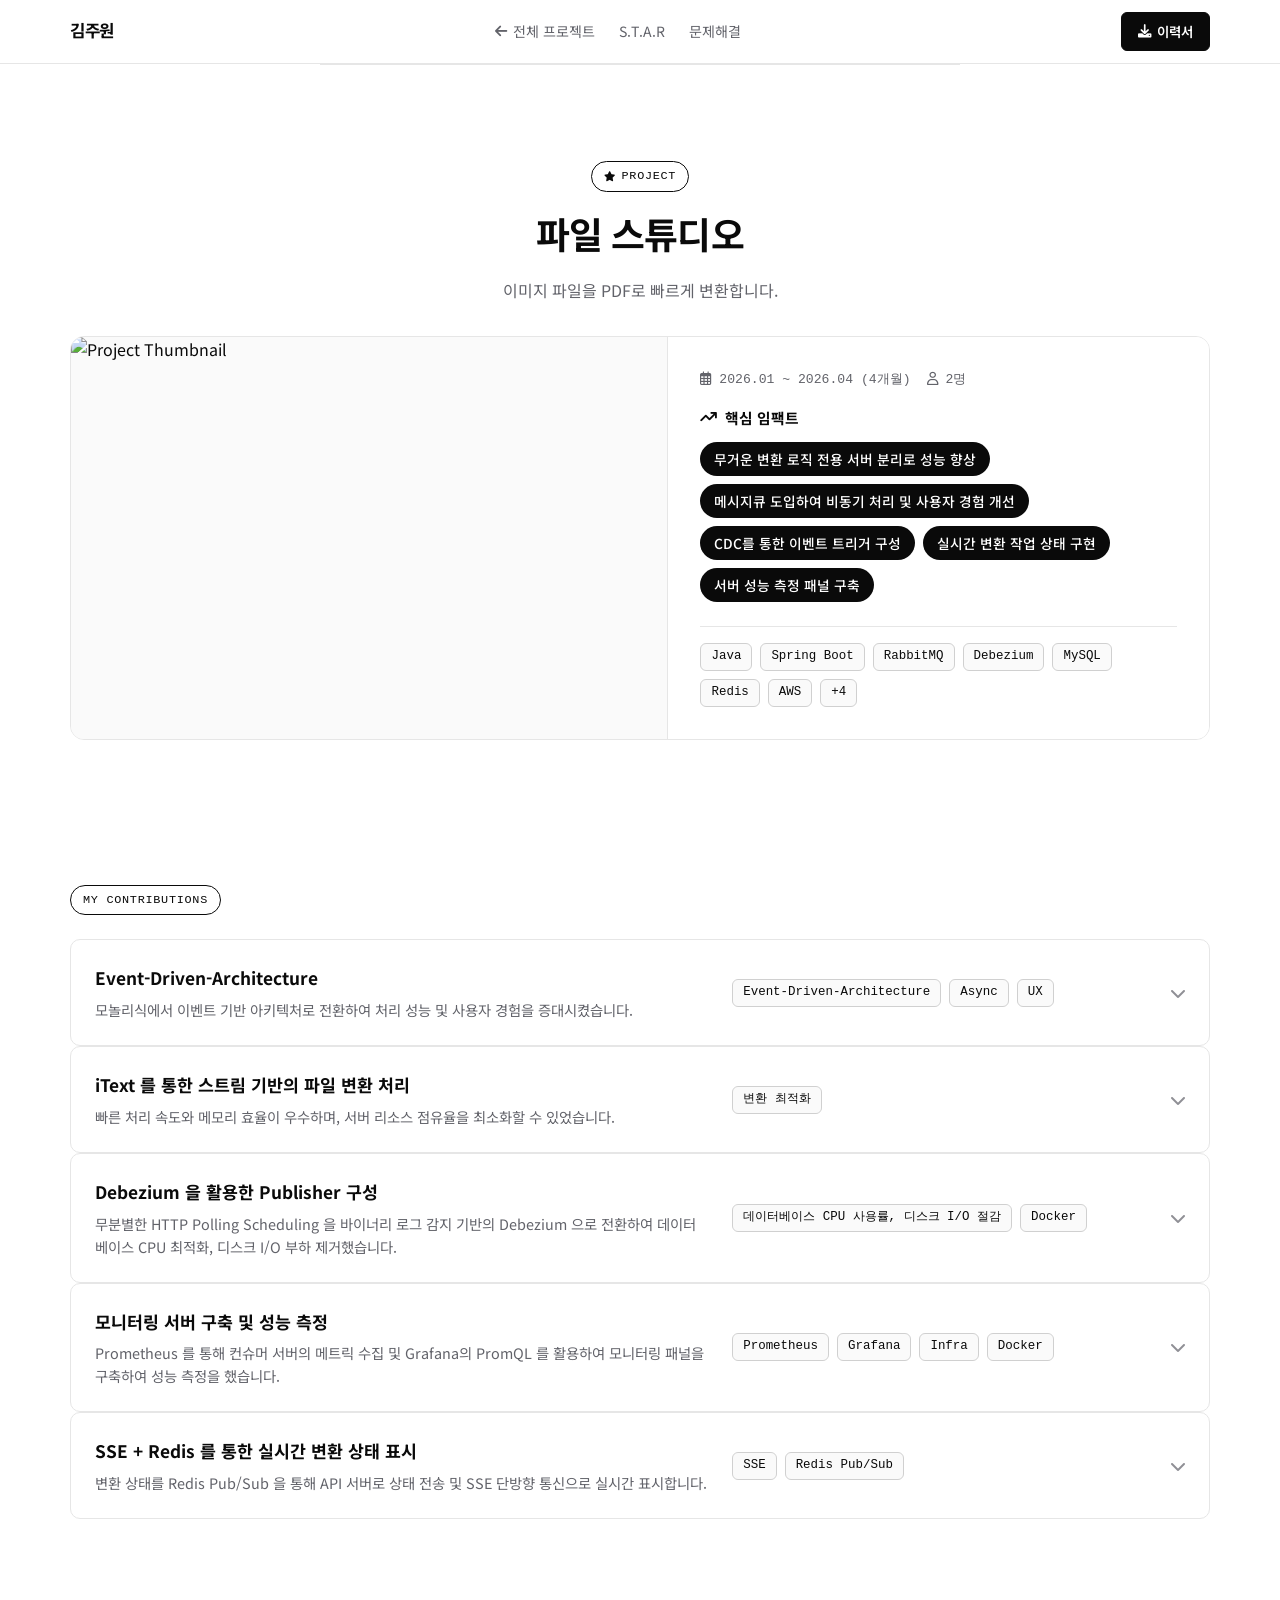
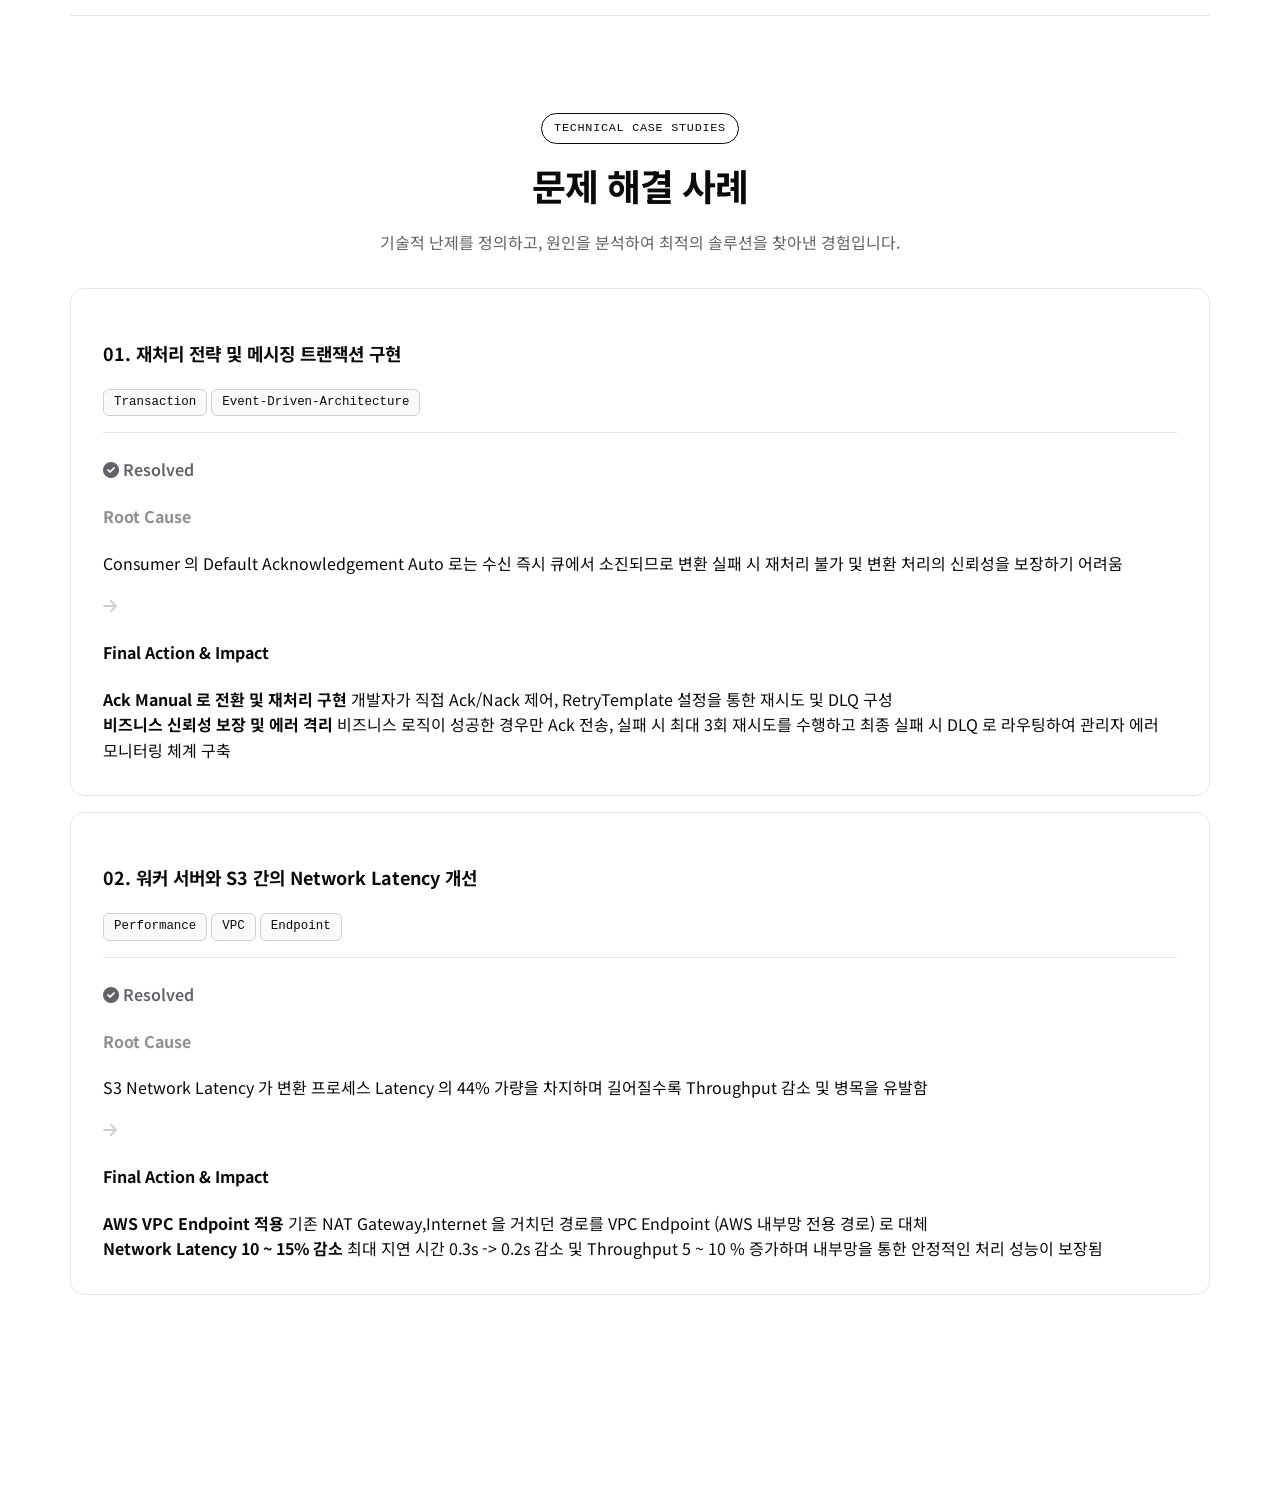
==== src/main/resources/static/project-file-studio.html @ 55df01c3 "chore : 다중 프로젝트 레이아웃으로 개편 및 CSS 단일 파일 통합 - 개별 CSS 파일들을 main.css로 통합 - 메인 페이지에 프로젝트 개요 카드 그리드 추가, 클릭 " ====
<!DOCTYPE html>
<html lang="ko">
<head>
    <meta charset="UTF-8">
    <meta name="viewport" content="width=device-width, initial-scale=1.0">
    <title>파일 스튜디오 · 김주원의 포트폴리오</title>
    <meta name="description" content="파일 변환 서비스 아키텍처를 중심으로 정리한 프로젝트 상세 페이지">
    <link rel="preconnect" href="https://fonts.googleapis.com">
    <link rel="preconnect" href="https://fonts.gstatic.com" crossorigin>
    <link href="https://fonts.googleapis.com/css2?family=Space+Grotesk:wght@400;500;700&family=Noto+Sans+KR:wght@400;500;700&display=swap" rel="stylesheet">
    <link rel="stylesheet" href="https://cdnjs.cloudflare.com/ajax/libs/font-awesome/6.0.0/css/all.min.css">
    <link rel="stylesheet" href="css/main.css?v=20260725-5">
</head>
<body class="portfolio-body">

<header class="site-header">
    <div class="header-inner">
        <a class="wordmark" href="index.html">김주원</a>
        <nav class="header-nav">
            <a href="index.html" class="back-nav-link"><i class="fas fa-arrow-left"></i> 전체 프로젝트</a>
            <a href="javascript:void(0)" class="scroll-nav-link" data-target="my-contributions">S.T.A.R</a>
            <a href="javascript:void(0)" class="scroll-nav-link" data-target="troubleshooting-section">문제해결</a>
        </nav>
        <a class="header-cta" href="/download/resume.pdf" download="백엔드_엔지니어_김주원_이력서.pdf"><i class="fas fa-download"></i> <span>이력서</span></a>
    </div>
</header>

<div id="scroll-progress-container">
    <div id="scroll-progress-bar"></div>
</div>

<div class="portfolio-shell brand-page main-portfolio">

    <div class="project-intro-head minimal-header reveal">
        <span class="pill-label section-pill"><i class="fas fa-star sparkle-icon"></i> Project</span>
        <h1>파일 스튜디오</h1>
        <p class="header-desc">이미지 파일을 PDF로 빠르게 변환합니다.</p>
    </div>

        <div class="project-showcase" style="margin-bottom: var(--space-7);">
            <a class="showcase-thumb" href="https://github.com/toy-boyz/File-Conversion" target="_blank" rel="noreferrer">
                <div class="thumb-image-wrap">
                    <img src="/images/img.png" alt="Project Thumbnail" class="thumb-image">
                </div>
            </a>

            <div class="showcase-meta">
                <div class="showcase-date-row">
                    <span class="showcase-date"><i class="far fa-calendar-alt"></i> 2026.01 ~ 2026.04 (4개월)</span>
                    <span class="showcase-team"><i class="far fa-user"></i> 2명</span>
                </div>

                <div class="impact-header-title">
                    <i class="fas fa-arrow-trend-up"></i> 핵심 임팩트
                </div>

                <div class="impact-list">
                    <span class="tag-impact">무거운 변환 로직 전용 서버 분리로 성능 향상</span>
                    <span class="tag-impact">메시지큐 도입하여 비동기 처리 및 사용자 경험 개선</span>
                    <span class="tag-impact">CDC를 통한 이벤트 트리거 구성</span>
                    <span class="tag-impact">실시간 변환 작업 상태 구현</span>
                    <span class="tag-impact">서버 성능 측정 패널 구축</span>
                </div>

                <div class="showcase-keywords">
                    <span>Java</span>
                    <span>Spring Boot</span>
                    <span>RabbitMQ</span>
                    <span>Debezium</span>
                    <span>MySQL</span>
                    <span>Redis</span>
                    <span>AWS</span>
                    <span class="tag-more">+4</span>
                </div>
            </div>
        </div>

        <section id="my-contributions" class="section-block section reveal">
        <div class="section-intro">
            <span class="pill-label section-pill">My Contributions </span>
        </div>

        <div class="featured-list">
            <!-- ================= 메인 프로젝트 아코디언 ================= -->
            <div class="accordion-item" id="acc-1">
                <!-- 메인 헤더 클릭 시 toggleAccordion 실행 후, 내부 아코디언 상태 강제 초기화 -->
                <button class="accordion-header" onclick="toggleAccordion('acc-1')">
                    <div class="header-main">
                        <span class="card-index">01</span>
                        <h3> Event-Driven-Architecture </h3>
                        <p> 모놀리식에서 이벤트 기반 아키텍처로 전환하여 처리 성능 및 사용자 경험을 증대시켰습니다.</p>
                    </div>
                    <div class="scan-results">
                        <span>Event-Driven-Architecture</span>
                        <span>Async</span>
                        <span>UX</span>
                    </div>
                    <i class="fas fa-chevron-down arrow-icon"></i>
                </button>

                <!-- 메인 아코디언 콘텐츠 영역 -->
                <div class="accordion-content">
                    <div class="inner-padding" style="padding: 24px 16px;">

                        <!-- S, T, A, R 카드 리스트 (세로 배치) -->
                        <div style="display: flex; flex-direction: column; gap: 20px;">

                            <!-- 1. SITUATION 카드 -->
                            <div class="star-card star-card--situation">
                                <div class="star-card__header" onclick="toggleStarCard(this)">
                                    <div class="star-header-left">
                                        <div class="star-icon star-icon--situation">
                                            <i class="fas fa-exclamation-circle"></i>
                                        </div>
                                        <div class="star-label-col">
                                            <span class="star-type-label star-type-label--situation">SITUATION</span>
                                            <strong class="star-title">상황</strong>
                                        </div>
                                    </div>
                                    <i class="fas fa-chevron-down inner-arrow-icon"></i>
                                </div>
                                <div class="inner-accordion-content" style="padding: 0 20px 20px 20px;">
                                    <div style="display: flex; flex-direction: column; gap: 16px; margin-top: 10px;">
                                        <div>
                                            <strong style="font-size: 0.95em; color: #333; display: block; margin-bottom: 6px;">동기 처리 방식의 한계</strong>
                                            <p style="margin: 0; font-size: 0.9em; color: #555; line-height: 1.5;">동기 처리 구조로 인해 사용자의 요청에 대한 응답을 변환이 완료될 때까지 기다려야 하는 상황 발생</p>
                                        </div>
                                        <div>
                                            <strong style="font-size: 0.95em; color: #333; display: block; margin-bottom: 6px;">장애 전파 위험성</strong>
                                            <p style="margin: 0; font-size: 0.9em; color: #555; line-height: 1.5;">변환 처리 장애가 생기는 경우 메인 서버까지 전파</p>
                                        </div>
                                        <div>
                                            <strong style="font-size: 0.95em; color: #333; display: block; margin-bottom: 6px;">확장성 저하</strong>
                                            <p style="margin: 0; font-size: 0.9em; color: #555; line-height: 1.5;">도메인 간의 강결합으로 인해 트래픽 급증 시 확장성이 저하</p>
                                        </div>
                                    </div>
                                </div>
                            </div>

                            <!-- 2. TASK 카드 -->
                            <div class="star-card star-card--task">
                                <div class="star-card__header" onclick="toggleStarCard(this)">
                                    <div class="star-header-left">
                                        <div class="star-icon star-icon--task">
                                            <i class="fas fa-bullseye"></i>
                                        </div>
                                        <div class="star-label-col">
                                            <span class="star-type-label star-type-label--task">TASK</span>
                                            <strong class="star-title">과제</strong>
                                        </div>
                                    </div>
                                    <i class="fas fa-chevron-down inner-arrow-icon"></i>
                                </div>
                                <div class="inner-accordion-content" style="padding: 0 20px 20px 20px;">
                                    <div style="display: flex; flex-direction: column; gap: 16px; margin-top: 10px;">
                                        <div>
                                            <strong style="font-size: 0.95em; color: #333; display: block; margin-bottom: 6px;">이벤트 기반 아키텍처 구성</strong>
                                            <p style="margin: 0; font-size: 0.9em; color: #555; line-height: 1.5;">전체 프로세스를 비동기 이벤트 기반으로 전환하여 시스템의 처리 성능을 향상시키는 것이 목표</p>
                                        </div>
                                        <div>
                                            <strong style="font-size: 0.95em; color: #333; display: block; margin-bottom: 6px;">실시간 모니터링 환경 조성</strong>
                                            <p style="margin: 0; font-size: 0.9em; color: #555; line-height: 1.5;">사용자에게 작업 진행 상태를 실시간으로 전달할 수 있는 모니터링 환경 구축</p>
                                        </div>
                                    </div>
                                </div>
                            </div>

                            <!-- 3. ACTION 카드 -->
                            <div class="star-card star-card--action">
                                <div class="star-card__header" onclick="toggleStarCard(this)">
                                    <div class="star-header-left">
                                        <div class="star-icon star-icon--action">
                                            <i class="fas fa-wrench"></i>
                                        </div>
                                        <div class="star-label-col">
                                            <span class="star-type-label star-type-label--action">ACTION</span>
                                            <strong class="star-title">실행</strong>
                                        </div>
                                    </div>
                                    <i class="fas fa-chevron-down inner-arrow-icon"></i>
                                </div>
                                <div class="inner-accordion-content" style="padding: 0 20px 20px 20px;">
                                    <div style="display: flex; flex-direction: column; gap: 16px; margin-top: 10px;">
                                        <div>
                                            <strong style="font-size: 0.95em; color: #333; display: block; margin-bottom: 6px;">비동기 메시지 브로커 도입</strong>
                                            <p style="margin: 0; font-size: 0.9em; color: #555; line-height: 1.5;">무거운 파일 변환 작업을 RabbitMQ를 활용해 비동기로 분리하고, 수동 Ack 및 DLQ(Dead Letter Queue) 설정을 통해 처리 안정성 확보</p>
                                        </div>
                                        <div>
                                            <strong style="font-size: 0.95em; color: #333; display: block; margin-bottom: 6px;">Transactional Outbox 구조와 CDC 도입</strong>
                                            <p style="margin: 0; font-size: 0.9em; color: #555; line-height: 1.5;">Transactional Outbox Pattern과 Debezium(CDC)을 적용하여 데이터베이스 업데이트와 도메인 이벤트 발행 간의 원자성 확보</p>
                                        </div>
                                        <div>
                                            <strong style="font-size: 0.95em; color: #333; display: block; margin-bottom: 6px;">관심사 분리</strong>
                                            <p style="margin: 0; font-size: 0.9em; color: #555; line-height: 1.5;">역할별로 결합도를 낮추기 위한 모듈화 진행</p>
                                        </div>
                                    </div>
                                </div>
                            </div>

                            <div class="star-card star-card--result">
                                <div class="star-card__header" onclick="toggleStarCard(this)">
                                    <div class="star-header-left">
                                        <div class="star-icon star-icon--result">
                                            <i class="fas fa-trophy"></i>
                                        </div>
                                        <div class="star-label-col">
                                            <span class="star-type-label star-type-label--result">RESULT</span>
                                            <strong class="star-title">결과</strong>
                                        </div>
                                    </div>
                                    <i class="fas fa-chevron-down inner-arrow-icon"></i>
                                </div>

                                <div class="inner-accordion-content" style="padding: 0 20px 20px 20px;">
                                    <div style="display: flex; flex-wrap: wrap; gap: 24px; margin-top: 10px; align-items: center;">

                                        <div style="flex: 1 1 500px; display: flex; flex-direction: column; gap: 20px;">
                                            <div>
                                                <strong style="font-size: 1.05em; color: #111; display: block; margin-bottom: 6px; font-weight: 700;">빠른 피드백과 안정적인 변환 서비스</strong>
                                                <p style="margin: 0; font-size: 0.9em; color: #555; line-height: 1.6; word-break: keep-all;">무거운 파일 변환 작업을 개별적인 컨슈머 서버로 분리하여 사용자는 요청 즉시 응답을 받고, 안정적으로 순차 처리가 가능한 환경을 실현</p>
                                            </div>
                                            <div>
                                                <strong style="font-size: 1.05em; color: #111; display: block; margin-bottom: 6px; font-weight: 700;">장애 전파 격리</strong>
                                                <p style="margin: 0; font-size: 0.9em; color: #555; line-height: 1.6; word-break: keep-all;">도메인 간 결합도를 낮춰 변환 모듈의 장애가 메인 서버로 전파되는 것을 완벽히 차단</p>
                                            </div>
                                            <div>
                                                <strong style="font-size: 1.05em; color: #111; display: block; margin-bottom: 6px; font-weight: 700;">확장성 확보 및 비용 최적화</strong>
                                                <p style="margin: 0; font-size: 0.9em; color: #555; line-height: 1.6; word-break: keep-all;">메인 서버와 변환 작업이 완전히 분리되어, 트래픽 급증 시 컨슈머 서버만 유연하게 스케일 아웃 할 수 있는 구조를 확보하여 인프라 비용 최적화</p>
                                            </div>
                                        </div>

                                        <div style="flex: 1 1 400px; border: 1px solid #e1e8ed; border-radius: 12px; overflow: hidden; background-color: #fff; box-shadow: 0 2px 4px rgba(0,0,0,0.02);">
                                            <img src="/images/eda.png" alt="Architecture Diagram" style="width: 100%; height: auto; display: block; object-fit: contain;">
                                        </div>

                                    </div>
                                </div>
                            </div>
                        </div>
                    </div>
                </div>
            </div>
        </div>

        <!-- ================= 02. iText 변환 ================= -->
        <div class="accordion-item" id="acc-2">
            <button class="accordion-header" onclick="toggleAccordion('acc-2')">
                <div class="header-main">
                    <span class="card-index">02</span>
                    <h3>iText 를 통한 스트림 기반의 파일 변환 처리</h3>
                    <p>빠른 처리 속도와 메모리 효율이 우수하며, 서버 리소스 점유율을 최소화할 수 있었습니다.</p>
                </div>
                <div class="scan-results">
                    <span>변환 최적화</span>
                </div>
                <i class="fas fa-chevron-down arrow-icon"></i>
            </button>
            <div class="accordion-content">
                <div class="inner-padding" style="padding: 24px 16px;">
                    <div style="display: flex; flex-direction: column; gap: 20px;">
                        <!-- S -->
                        <div class="star-card star-card--situation">
                            <div class="star-card__header" onclick="toggleStarCard(this)">
                                <div class="star-header-left">
                                    <div class="star-icon star-icon--situation"><i class="fas fa-exclamation-circle"></i></div>
                                    <div class="star-label-col">
                                        <span class="star-type-label star-type-label--situation">SITUATION</span><strong class="star-title">상황</strong>
                                    </div>
                                </div>
                                <i class="fas fa-chevron-down inner-arrow-icon"></i>
                            </div>
                            <div class="inner-accordion-content" style="padding: 0 20px 20px 20px;">
                                <div style="display: flex; flex-direction: column; gap: 16px; margin-top: 10px;">
                                    <div>
                                        <strong style="font-size: 0.95em; color: #333; display: block; margin-bottom: 6px;">예측불가한 대용량 및 다변형 이미지 리스크</strong>
                                        <p style="margin: 0; font-size: 0.9em; color: #555; line-height: 1.5;">사용자가 변환 요청하는 이미지의 해상도 및 크기를 예측할 수 없으므로 고정된 규격으로 PDF 생성시 이미지가 깨지거나 여백 발생 가능</p>
                                    </div>
                                    <div>
                                        <strong style="font-size: 0.95em; color: #333; display: block; margin-bottom: 6px;">메모리 버퍼 제어</strong>
                                        <p style="margin: 0; font-size: 0.9em; color: #555; line-height: 1.5;">트래픽 스파이크처럼 변환이 집중될 때 파일 전체를 무겁게 제어하면 가용 JVM 힙 메모리가 급증하여 서버가 다운될 위험 있음</p>
                                    </div>
                                </div>
                            </div>
                        </div>
                        <!-- T -->
                        <div class="star-card star-card--task">
                            <div class="star-card__header" onclick="toggleStarCard(this)">
                                <div class="star-header-left">
                                    <div class="star-icon star-icon--task"><i class="fas fa-bullseye"></i></div>
                                    <div class="star-label-col">
                                        <span class="star-type-label star-type-label--task">TASK</span><strong class="star-title">과제</strong>
                                    </div>
                                </div>
                                <i class="fas fa-chevron-down inner-arrow-icon"></i>
                            </div>
                            <div class="inner-accordion-content" style="padding: 0 20px 20px 20px;">
                                <div style="display: flex; flex-direction: column; gap: 16px; margin-top: 10px;">
                                    <div>
                                        <strong style="font-size: 0.95em; color: #333; display: block; margin-bottom: 6px;">Constant Memory Footprint 최적화</strong>
                                        <p style="margin: 0; font-size: 0.9em; color: #555; line-height: 1.5;">원본 파일의 크기나 해상도와 상관없이 ByteArrayOutputStream 내에서  유연하게 chunk 단위 처리가 가능하도록 스트림 파이프라인 설계</p>
                                    </div>
                                </div>
                            </div>
                        </div>
                        <!-- A -->
                        <div class="star-card star-card--action">
                            <div class="star-card__header" onclick="toggleStarCard(this)">
                                <div class="star-header-left">
                                    <div class="star-icon star-icon--action"><i class="fas fa-wrench"></i></div>
                                    <div class="star-label-col">
                                        <span class="star-type-label star-type-label--action">ACTION</span><strong class="star-title">실행</strong>
                                    </div>
                                </div>
                                <i class="fas fa-chevron-down inner-arrow-icon"></i>
                            </div>
                            <div class="inner-accordion-content" style="padding: 0 20px 20px 20px;">
                                <div style="display: flex; flex-direction: column; gap: 16px; margin-top: 10px;">
                                    <div>
                                        <strong style="font-size: 0.95em; color: #333; display: block; margin-bottom: 6px;">스트림 기반 메모리 버퍼링 및 Auto-Closeable 적용</strong>
                                        <p style="margin: 0; font-size: 0.9em; color: #555; line-height: 1.5;">ByteArrayOutputStream 을 try-with-resources 구조로 자원 누수를 차단 및 PdfWriter 와 PdfDocument 를 파이프라인으로 연결하여 순차적 데이터 플러시 환경을 구축</p>
                                    </div>
                                    <div>
                                        <strong style="font-size: 0.95em; color: #333; display: block; margin-bottom: 6px;">동적 페이지 해상도 매핑 및 제로 마진 설계</strong>
                                        <p style="margin: 0; font-size: 0.9em; color: #555; line-height: 1.5;">ImageDataFactory 를 통해 이미지 원본 가로,세로 픽셀을 런타임에 추출해서 PDF PageSize를 1:1 로 동적 일치시키고 여백으로 인한 문서 용량 낭비와 레이아웃 꺠짐 방지</p>
                                    </div>
                                </div>
                            </div>
                        </div>
                        <!-- R -->
                        <div class="star-card star-card--result">
                            <div class="star-card__header" onclick="toggleStarCard(this)">
                                <div class="star-header-left">
                                    <div class="star-icon star-icon--result"><i class="fas fa-trophy"></i></div>
                                    <div class="star-label-col">
                                        <span class="star-type-label star-type-label--result">RESULT</span><strong class="star-title">결과</strong>
                                    </div>
                                </div>
                                <i class="fas fa-chevron-down inner-arrow-icon"></i>
                            </div>
                            <div class="inner-accordion-content" style="padding: 0 20px 20px 20px;">
                                <div style="display: flex; flex-direction: column; gap: 16px; margin-top: 10px;">
                                    <div>
                                        <strong style="font-size: 0.95em; color: #333; display: block; margin-bottom: 6px;">레이아웃 성공률 100% 달성</strong>
                                        <p style="margin: 0; font-size: 0.9em; color: #555; line-height: 1.5;">비표준 해상도 및 파노라마 형태의 긴 이미지 파일도 원본 왜곡이나 화질 저하없이 변환</p>
                                    </div>
                                    <div>
                                        <strong style="font-size: 0.95em; color: #333; display: block; margin-bottom: 6px;">안정적인 힙 메모리 유자</strong>
                                        <p style="margin: 0; font-size: 0.9em; color: #555; line-height: 1.5;">가변적인 변환 처리에도 일정한 메모리 점유율을 유지</p>
                                    </div>
                                </div>
                            </div>
                        </div>
                    </div>
                </div>
            </div>
        </div>

        <div class="accordion-item" id="acc-3">
            <button class="accordion-header" onclick="toggleAccordion('acc-3')">
                <div class="header-main">
                    <span class="card-index">03</span>
                    <h3>Debezium 을 활용한 Publisher 구성</h3>
                    <p>무분별한 HTTP Polling Scheduling 을 바이너리 로그 감지 기반의 Debezium 으로 전환하여 데이터베이스 CPU 최적화, 디스크 I/O 부하 제거했습니다.</p>
                </div>
                <div class="scan-results">
                    <span>데이터베이스 CPU 사용률, 디스크 I/O 절감</span>
                    <span>Docker</span>
                </div>
                <i class="fas fa-chevron-down arrow-icon"></i>
            </button>
            <div class="accordion-content">
                <div class="inner-padding" style="padding: 24px 16px;">
                    <div style="display: flex; flex-direction: column; gap: 20px;">

                        <div class="star-card star-card--situation">
                            <div class="star-card__header" onclick="toggleStarCard(this)">
                                <div class="star-header-left">
                                    <div class="star-icon star-icon--situation"><i class="fas fa-exclamation-circle"></i></div>
                                    <div class="star-label-col">
                                        <span class="star-type-label star-type-label--situation">SITUATION</span><strong class="star-title">상황</strong>
                                    </div>
                                </div>
                                <i class="fas fa-chevron-down inner-arrow-icon"></i>
                            </div>
                            <div class="inner-accordion-content" style="padding: 0 20px 24px 20px;">
                                <div style="display: flex; gap: 24px; align-items: center; flex-wrap: wrap; margin-top: 10px;">

                                    <div style="flex: 1 1 calc(50% - 12px); min-width: 300px; display: flex; flex-direction: column; gap: 24px;">
                                        <div>
                                            <strong style="font-size: 0.95em; color: #333; display: block; margin-bottom: 6px;">데이터베이스 부하</strong>
                                            <p style="margin: 0; font-size: 0.9em; color: #555; line-height: 1.6; word-break: keep-all;">주기적인 HTTP Polling 스케줄러 작업이 테이블을 무분별하게 조회하고 있으며, 데이터가 누적될수록 CPU 부하량 증가 및 디스크 I/O 자원 낭비 발생</p>
                                        </div>
                                    </div>

                                </div>
                            </div>
                        </div>
                        <div class="star-card star-card--task">
                            <div class="star-card__header" onclick="toggleStarCard(this)">
                                <div class="star-header-left">
                                    <div class="star-icon star-icon--task"><i class="fas fa-bullseye"></i></div>
                                    <div class="star-label-col">
                                        <span class="star-type-label star-type-label--task">TASK</span><strong class="star-title">과제</strong>
                                    </div>
                                </div>
                                <i class="fas fa-chevron-down inner-arrow-icon"></i>
                            </div>
                            <div class="inner-accordion-content" style="padding: 0 20px 20px 20px;">
                                <div style="display: flex; flex-direction: column; gap: 16px; margin-top: 10px;">
                                    <div>
                                        <strong style="font-size: 0.95em; color: #333; display: block; margin-bottom: 6px;">HTTP Polling Scheduling 으로 인한 디스크 I/O 부하 제거</strong>
                                        <p style="margin: 0; font-size: 0.9em; color: #555; line-height: 1.5;">요청 데이터가 생성되는 경우에만 테이블을 스캔하도록 변경</p>
                                    </div>
                                </div>
                            </div>
                        </div>
                        <div class="star-card star-card--action">
                            <div class="star-card__header" onclick="toggleStarCard(this)">
                                <div class="star-header-left">
                                    <div class="star-icon star-icon--action"><i class="fas fa-wrench"></i></div>
                                    <div class="star-label-col">
                                        <span class="star-type-label star-type-label--action">ACTION</span><strong class="star-title">실행</strong>
                                    </div>
                                </div>
                                <i class="fas fa-chevron-down inner-arrow-icon"></i>
                            </div>
                            <div class="inner-accordion-content" style="padding: 0 20px 24px 20px;">
                                <div style="display: flex; gap: 24px; align-items: center; flex-wrap: wrap; margin-top: 10px;">

                                    <div style="flex: 1 1 calc(50% - 12px); min-width: 300px; display: flex; flex-direction: column; gap: 24px;">
                                        <div>
                                            <strong style="font-size: 0.95em; color: #333; display: block; margin-bottom: 6px;">Debezium(CDC) 채택</strong>
                                            <p style="margin: 0; font-size: 0.9em; color: #555; line-height: 1.6; word-break: keep-all;">다양한 데이터베이스 지원이 가능한 Debezium 을 채택하여 sink(목적지)를 RabbitMQ 로 지정</p>
                                        </div>
                                        <div>
                                            <strong style="font-size: 0.95em; color: #333; display: block; margin-bottom: 6px;">Transactional Outbox 패턴 적용</strong>
                                            <p style="margin: 0; font-size: 0.9em; color: #555; line-height: 1.6; word-break: keep-all;">사용자의 요청 테이블 기록과 Outbox 테이블 기록을 단일 트랜잭션으로 묶어 이벤트 발행의 신뢰성 확보하고 outbox 테이블에 생성 명령어만 들어가도록 설계</p>
                                        </div>
                                        <div>
                                            <strong style="font-size: 0.95em; color: #333; display: block; margin-bottom: 6px;">Docker 를 통한 독립 CDC 서버 구성</strong>
                                            <p style="margin: 0; font-size: 0.9em; color: #555; line-height: 1.6; word-break: keep-all;">독립 서버로 구성하여 확장에 용이</p>
                                        </div>
                                    </div>
                                </div>
                            </div>
                        </div>
                        <div class="star-card star-card--result">
                            <div class="star-card__header" onclick="toggleStarCard(this)">
                                <div class="star-header-left">
                                    <div class="star-icon star-icon--result"><i class="fas fa-trophy"></i></div>
                                    <div class="star-label-col">
                                        <span class="star-type-label star-type-label--result">RESULT</span><strong class="star-title">결과</strong>
                                    </div>
                                </div>
                                <i class="fas fa-chevron-down inner-arrow-icon"></i>
                            </div>
                            <div class="inner-accordion-content" style="padding: 0 20px 24px 20px;">
                                <div style="display: flex; gap: 24px; align-items: center; flex-wrap: wrap; margin-top: 10px;">

                                    <div style="flex: 1 1 calc(50% - 12px); min-width: 300px; display: flex; flex-direction: column; gap: 24px;">
                                        <div>
                                            <strong style="font-size: 0.95em; color: #333; display: block; margin-bottom: 6px;">성능 최적화 및 비용 절감</strong>
                                            <p style="margin: 0; font-size: 0.9em; color: #555; line-height: 1.6; word-break: keep-all;">데이터베이스의 바이너리 로그를 실시간으로 캡처하여 변경 감지 후 즉시 메시지큐로 이벤트 메시지를 발행하여 데이터베이스를 점유하던 CPU 사용률 80% 절감 및 디스크 I/O 부하 제거</p>
                                            <p style="margin: 0; font-size: 0.9em; color: #555; line-height: 1.6; word-break: keep-all;">(처리 성능을 중점으로 25만 건의 데이터 적재 후 검증)</p>
                                        </div>
                                        <div>
                                            <strong style="font-size: 0.95em; color: #333; display: block; margin-bottom: 6px;">이벤트 기반 구조에 최적화된 미들웨어 역할 수행하며 장애 전파 격리</strong>
                                            <p style="margin: 0; font-size: 0.9em; color: #555; line-height: 1.6; word-break: keep-all;">독립적인 CDC 서버로 인해 API 서버에 의존되어있던 메시지 발행 역할을 분리하여 API 서버에 장애 발생 시에도 별도의 영향을 받지 않음</p>
                                        </div>
                                    </div>

                                    <div style="flex: 1 1 calc(50% - 12px); min-width: 300px; position: relative; overflow: hidden; border-radius: 8px; border: 1px solid #e2eee2; background-color: #fff; box-shadow: 0 2px 4px rgba(0,0,0,0.02);">
                                        <div id="imageTrack-cdc-result" data-current-index="0" style="display: flex; transition: transform 0.4s ease-in-out; width: 200%;">
                                            <img src="/images/polling.png" alt="메시지 정상 적재" onclick="window.open(this.src, '_blank')" style="width: 50%; height: auto; display: block; cursor: zoom-in;" title="클릭하면 원본 이미지를 새 창으로 봅니다." />
                                            <img src="/images/after.png" alt="CPU 현황" onclick="window.open(this.src, '_blank')" style="width: 50%; height: auto; display: block; cursor: zoom-in;" title="클릭하면 원본 이미지를 새 창으로 봅니다." />
                                        </div>
                                        <button onclick="const track = document.getElementById('imageTrack-cdc-result'); let idx = parseInt(track.getAttribute('data-current-index')); idx = (idx - 1 + 2) % 2; track.setAttribute('data-current-index', idx); track.style.transform = `translateX(-${idx * 50}%)`;" style="position: absolute; left: 12px; top: 50%; transform: translateY(-50%); background: rgba(255, 255, 255, 0.4); border: 1px solid rgba(255, 255, 255, 0.2); width: 36px; height: 36px; border-radius: 50%; cursor: pointer; display: flex; justify-content: center; align-items: center; box-shadow: 0 4px 12px rgba(0,0,0,0.08); color: rgba(0, 0, 0, 0.6); z-index: 2; transition: background 0.2s, color 0.2s;" onmouseover="this.style.background='rgba(255,255,255,0.8)'; this.style.color='rgba(0,0,0,0.9)'" onmouseout="this.style.background='rgba(255, 255, 255, 0.4)'; this.style.color='rgba(0, 0, 0, 0.6)'">
                                            <i class="fas fa-chevron-left" style="font-size: 14px;"></i>
                                        </button>
                                        <button onclick="const track = document.getElementById('imageTrack-cdc-result'); let idx = parseInt(track.getAttribute('data-current-index')); idx = (idx + 1) % 2; track.setAttribute('data-current-index', idx); track.style.transform = `translateX(-${idx * 50}%)`;" style="position: absolute; right: 12px; top: 50%; transform: translateY(-50%); background: rgba(255, 255, 255, 0.4); border: 1px solid rgba(255, 255, 255, 0.2); width: 36px; height: 36px; border-radius: 50%; cursor: pointer; display: flex; justify-content: center; align-items: center; box-shadow: 0 4px 12px rgba(0,0,0,0.08); color: rgba(0, 0, 0, 0.6); z-index: 2; transition: background 0.2s, color 0.2s;" onmouseover="this.style.background='rgba(255,255,255,0.8)'; this.style.color='rgba(0,0,0,0.9)'" onmouseout="this.style.background='rgba(255, 255, 255, 0.4)'; this.style.color='rgba(0, 0, 0, 0.6)'">
                                            <i class="fas fa-chevron-right" style="font-size: 14px;"></i>
                                        </button>
                                    </div>
                                </div>
                            </div>
                        </div>
                    </div>
                </div>
            </div>
        </div>

        <!-- ================= 04. 메트릭 수집 및 모니터링 구성 ================= -->
        <div class="accordion-item" id="acc-4">
            <button class="accordion-header" onclick="toggleAccordion('acc-4')">
                <div class="header-main">
                    <span class="card-index">04</span>
                    <h3>모니터링 서버 구축 및 성능 측정</h3>
                    <p> Prometheus 를 통해 컨슈머 서버의 메트릭 수집 및 Grafana의 PromQL 를 활용하여 모니터링 패널을 구축하여 성능 측정을 했습니다.</p>
                </div>
                <div class="scan-results">
                    <span>Prometheus</span>
                    <span>Grafana</span>
                    <span>Infra</span>
                    <span>Docker</span>
                </div>
                <i class="fas fa-chevron-down arrow-icon"></i>
            </button>
            <div class="accordion-content">
                <div class="inner-padding" style="padding: 24px 16px;">
                    <div style="display: flex; flex-direction: column; gap: 20px;">
                        <div class="star-card star-card--situation">
                            <div class="star-card__header" onclick="toggleStarCard(this)">
                                <div class="star-header-left">
                                    <div class="star-icon star-icon--situation"><i class="fas fa-exclamation-circle"></i></div>
                                    <div class="star-label-col">
                                        <span class="star-type-label star-type-label--situation">SITUATION</span><strong class="star-title">상황</strong>
                                    </div>
                                </div>
                                <i class="fas fa-chevron-down inner-arrow-icon"></i>
                            </div>
                            <div class="inner-accordion-content" style="padding: 0 20px 20px 20px;">
                                <div style="display: flex; flex-direction: column; gap: 16px; margin-top: 10px;">
                                    <div>
                                        <strong style="font-size: 0.95em; color: #333; display: block; margin-bottom: 6px;">변환 작업에 필요한 서버 리소스(CPU,Memory,GC) 확인 불가</strong>
                                        <p style="margin: 0; font-size: 0.9em; color: #555; line-height: 1.5;">컨슈머 서버 리소스를 확인하기 어려워 병렬 처리,서버 스케일아웃 등의 적용이 필요한 지점을 알기 어려움</p>
                                    </div>
                                    <div>
                                        <strong style="font-size: 0.95em; color: #333; display: block; margin-bottom: 6px;">변환 작업의 처리량 및 S3 네트워크 속도 측정이 불가</strong>
                                        <p style="margin: 0; font-size: 0.9em; color: #555; line-height: 1.5;">로컬 환경과 운영 환경에서 차이가 발생하는 요소들을 명확히 수치로 측정하기 어려움</p>
                                    </div>
                                </div>
                            </div>
                        </div>

                        <div class="star-card star-card--task">
                            <div class="star-card__header" onclick="toggleStarCard(this)">
                                <div class="star-header-left">
                                    <div class="star-icon star-icon--task"><i class="fas fa-bullseye"></i></div>
                                    <div class="star-label-col">
                                        <span class="star-type-label star-type-label--task">TASK</span><strong class="star-title">과제</strong>
                                    </div>
                                </div>
                                <i class="fas fa-chevron-down inner-arrow-icon"></i>
                            </div>
                            <div class="inner-accordion-content" style="padding: 0 20px 20px 20px;">
                                <div style="display: flex; flex-direction: column; gap: 16px; margin-top: 10px;">
                                    <div>
                                        <strong style="font-size: 0.95em; color: #333; display: block; margin-bottom: 6px;">모니터링 서버 구축</strong>
                                        <p style="margin: 0; font-size: 0.9em; color: #555; line-height: 1.5;">독립적인 서버를 생성하여 모니터링에 최적화된 환경 구성</p>
                                    </div>
                                    <div>
                                        <strong style="font-size: 0.95em; color: #333; display: block; margin-bottom: 6px;">부하테스트 시나리오 작성</strong>
                                        <p style="margin: 0; font-size: 0.9em; color: #555; line-height: 1.5;">Warm up ~ Traffic spike 까지 5단계 가량의 시나리오를 작성</p>
                                    </div>
                                </div>
                            </div>
                        </div>


                        <div class="star-card star-card--action">
                            <div class="star-card__header" onclick="toggleStarCard(this)">
                                <div class="star-header-left">
                                    <div class="star-icon star-icon--action">
                                        <i class="fas fa-wrench"></i>
                                    </div>
                                    <div class="star-label-col">
                                        <span class="star-type-label star-type-label--action">ACTION</span>
                                        <strong class="star-title">실행</strong>
                                    </div>
                                </div>
                                <i class="fas fa-chevron-down inner-arrow-icon"></i>
                            </div>

                            <div class="inner-accordion-content" style="padding: 0 20px 24px 20px;">
                                <div style="display: flex; gap: 24px; align-items: center; flex-wrap: wrap; margin-top: 10px;">

                                    <div style="flex: 1 1 calc(50% - 12px); min-width: 300px; display: flex; flex-direction: column; gap: 24px;">
                                        <div>
                                            <strong style="font-size: 0.95em; color: #333; display: block; margin-bottom: 6px;">Prometheus 기반 메트릭 수집 환경 구성</strong>
                                            <p style="margin: 0; font-size: 0.9em; color: #555; line-height: 1.6; word-break: keep-all;">SpringBoot Actuator와 Micrometer를 통해 JVM, MQ 메트릭을 수집</p>
                                        </div>
                                        <div>
                                            <strong style="font-size: 0.95em; color: #333; display: block; margin-bottom: 6px;">Artillery 를 통해 배포 서버로 페이즈 및 시나리오 작성</strong>
                                            <p style="margin: 0; font-size: 0.9em; color: #555; line-height: 1.6; word-break: keep-all;">rampTo 를 통해 서서히 트래픽을 증가, 랜덤한 UUID 생성, 서비스 기준 최대 크기의 테스트 이미지 파일 바인딩 처리</p>
                                        </div>
                                    </div>
                                </div>
                            </div>
                        </div>

                        <div class="star-card star-card--result">
                            <div class="star-card__header" onclick="toggleStarCard(this)">
                                <div class="star-header-left">
                                    <div class="star-icon star-icon--result">
                                        <i class="fas fa-trophy"></i>
                                    </div>
                                    <div class="star-label-col">
                                        <span class="star-type-label star-type-label--result">RESULT</span>
                                        <strong class="star-title">결과</strong>
                                    </div>
                                </div>
                                <i class="fas fa-chevron-down inner-arrow-icon"></i>
                            </div>

                            <div class="inner-accordion-content" style="padding: 0 20px 24px 20px;">
                                <div style="display: flex; gap: 24px; align-items: center; flex-wrap: wrap; margin-top: 10px;">
                                    <div style="flex: 1 1 calc(50% - 12px); min-width: 300px; display: flex; flex-direction: column; gap: 24px;">
                                        <div>
                                            <strong style="font-size: 0.95em; color: #333; display: block; margin-bottom: 6px;">Grafana 대시보드 시각화 및 애플리케이션 성능 측정 패널 구축</strong>
                                            <p style="margin: 0; font-size: 0.9em; color: #555; line-height: 1.6; word-break: keep-all;">수집된 데이터를 바탕으로 컨슈머의 메시지 개당 평균 Ack 처리시간, 최대 지연시간, 처리량 등의 애플리케이션 성능 지표를 PromQL 을 통해 패널로 구성</p>
                                        </div>
                                        <div>
                                            <strong style="font-size: 0.95em; color: #333; display: block; margin-bottom: 6px;">데이터 기반의 효율적인 스케일링 시점 파악 및 비용 최적화 환경 마련</strong>
                                            <p style="margin: 0; font-size: 0.9em; color: #555; line-height: 1.6; word-break: keep-all;">실시간 트래픽 및 큐 대기열에 대한 가시성을 확보함에 따라, 트래픽 급증 시 컨슈머 서버를 적절히 병렬처리할 수 있는 기반을 마련하여 리소스 낭비 방지 및 운영 안정성 향상</p>
                                        </div>
                                        <div>
                                            <strong style="font-size: 0.95em; color: #333; display: block; margin-bottom: 6px;">5단계 페이즈와 비즈니스 시나리오를 통해 API 및 S3 업로드 부하 테스트</strong>
                                            <p style="margin: 0; font-size: 0.9em; color: #555; line-height: 1.6; word-break: keep-all;">가상의 uuid & 임의 이미지 파일을 통해 오류가 발생되지 않는 견고한 처리 과정을 입증</p>
                                        </div>
                                    </div>

                                    <div style="flex: 1 1 calc(50% - 12px); min-width: 300px; position: relative; overflow: hidden; border-radius: 8px; border: 1px solid #e2eee2; background-color: #fff; box-shadow: 0 2px 4px rgba(0,0,0,0.02);">
                                        <div id="imageTrack" style="display: flex; transition: transform 0.4s ease-in-out; width: 300%;">
                                            <img src="/images/monitoring.png" alt="프로메테우스 메트릭 수집 구조" onclick="window.open(this.src, '_blank')" style="width: 33.333%; flex-shrink: 0; height: auto; display: block; cursor: zoom-in;" title="클릭하면 원본 이미지를 새 창으로 봅니다." />
                                            <img src="/images/grafana.png" alt="S3 및 RabbitMQ 모니터링 그래프" onclick="window.open(this.src, '_blank')" style="width: 33.333%; flex-shrink: 0; height: auto; display: block; cursor: zoom-in;" title="클릭하면 원본 이미지를 새 창으로 봅니다." />
                                            <img src="/images/artillery.png" alt="부하테스트 결과" onclick="window.open(this.src, '_blank')" style="width: 33.333%; flex-shrink: 0; height: auto; display: block; cursor: zoom-in;" title="클릭하면 원본 이미지를 새 창으로 봅니다." />
                                        </div>

                                        <button onclick="changeSlide(-1)" style="position: absolute; left: 12px; top: 50%; transform: translateY(-50%); background: rgba(255, 255, 255, 0.4); border: 1px solid rgba(255, 255, 255, 0.2); width: 36px; height: 36px; border-radius: 50%; cursor: pointer; display: flex; justify-content: center; align-items: center; box-shadow: 0 4px 12px rgba(0,0,0,0.08); color: rgba(0, 0, 0, 0.6); z-index: 2; transition: background 0.2s, color 0.2s;" onmouseover="this.style.background='rgba(255,255,255,0.8)'; this.style.color='rgba(0,0,0,0.9)'" onmouseout="this.style.background='rgba(255, 255, 255, 0.4)'; this.style.color='rgba(0, 0, 0, 0.6)'">
                                            <i class="fas fa-chevron-left" style="font-size: 14px;"></i>
                                        </button>
                                        <button onclick="changeSlide(1)" style="position: absolute; right: 12px; top: 50%; transform: translateY(-50%); background: rgba(255, 255, 255, 0.4); border: 1px solid rgba(255, 255, 255, 0.2); width: 36px; height: 36px; border-radius: 50%; cursor: pointer; display: flex; justify-content: center; align-items: center; box-shadow: 0 4px 12px rgba(0,0,0,0.08); color: rgba(0, 0, 0, 0.6); z-index: 2; transition: background 0.2s, color 0.2s;" onmouseover="this.style.background='rgba(255,255,255,0.8)'; this.style.color='rgba(0,0,0,0.9)'" onmouseout="this.style.background='rgba(255, 255, 255, 0.4)'; this.style.color='rgba(0, 0, 0, 0.6)'">
                                            <i class="fas fa-chevron-right" style="font-size: 14px;"></i>
                                        </button>
                                    </div>


                                </div>
                            </div>
                        </div>
                    </div>
                </div>
            </div>
        </div>

        <!-- ================= 05. 실시간 상태 표시 ================= -->
        <div class="accordion-item" id="acc-5">
            <button class="accordion-header" onclick="toggleAccordion('acc-5')">
                <div class="header-main">
                    <span class="card-index">05</span>
                    <h3>SSE + Redis 를 통한 실시간 변환 상태 표시</h3>
                    <p>변환 상태를 Redis Pub/Sub 을 통해 API 서버로 상태 전송 및 SSE 단방향 통신으로 실시간 표시합니다. </p>
                </div>
                <div class="scan-results">
                    <span>SSE</span>
                    <span>Redis Pub/Sub</span>
                </div>
                <i class="fas fa-chevron-down arrow-icon"></i>
            </button>
            <div class="accordion-content">
                <div class="inner-padding" style="padding: 24px 16px;">
                    <div style="display: flex; flex-direction: column; gap: 20px;">
                        <!-- S -->
                        <div class="star-card star-card--situation">
                            <div class="star-card__header" onclick="toggleStarCard(this)">
                                <div class="star-header-left">
                                    <div class="star-icon star-icon--situation"><i class="fas fa-exclamation-circle"></i></div>
                                    <div class="star-label-col">
                                        <span class="star-type-label star-type-label--situation">SITUATION</span><strong class="star-title">상황</strong>
                                    </div>
                                </div>
                                <i class="fas fa-chevron-down inner-arrow-icon"></i>
                            </div>
                            <div class="inner-accordion-content" style="padding: 0 20px 20px 20px;">
                                <div style="display: flex; flex-direction: column; gap: 16px; margin-top: 10px;">
                                    <div>
                                        <strong style="font-size: 0.95em; color: #333; display: block; margin-bottom: 6px;">서버 자원 낭비 및 사용자 피드백 부재</strong>
                                        <p style="margin: 0; font-size: 0.9em; color: #555; line-height: 1.5;"> 변환 진행 상태 확인을 위해 지속적인 폴링 요청을 보냄에 따라 서버 자원 및 네트워크 대역폭 낭비</p>
                                    </div>
                                </div>
                            </div>
                        </div>
                        <!-- T -->
                        <div class="star-card star-card--task">
                            <div class="star-card__header" onclick="toggleStarCard(this)">
                                <div class="star-header-left">
                                    <div class="star-icon star-icon--task"><i class="fas fa-bullseye"></i></div>
                                    <div class="star-label-col">
                                        <span class="star-type-label star-type-label--task">TASK</span><strong class="star-title">과제</strong>
                                    </div>
                                </div>
                                <i class="fas fa-chevron-down inner-arrow-icon"></i>
                            </div>
                            <div class="inner-accordion-content" style="padding: 0 20px 20px 20px;">
                                <div style="display: flex; flex-direction: column; gap: 16px; margin-top: 10px;">
                                    <div>
                                        <strong style="font-size: 0.95em; color: #333; display: block; margin-bottom: 6px;">실시간 상태 가시화 및 상태 전송 로직</strong>
                                        <p style="margin: 0; font-size: 0.9em; color: #555; line-height: 1.5;">변환 진행률을 가볍고 빠르게 전송하고 사용자의 요청없이도 진행 상태를 알 수 있도록 하여 UX 개선 필요</p>
                                    </div>
                                </div>
                            </div>
                        </div>
                        <!-- A -->
                        <div class="star-card star-card--action">
                            <div class="star-card__header" onclick="toggleStarCard(this)">
                                <div class="star-header-left">
                                    <div class="star-icon star-icon--action"><i class="fas fa-wrench"></i></div>
                                    <div class="star-label-col">
                                        <span class="star-type-label star-type-label--action">ACTION</span><strong class="star-title">실행</strong>
                                    </div>
                                </div>
                                <i class="fas fa-chevron-down inner-arrow-icon"></i>
                            </div>
                            <div class="inner-accordion-content" style="padding: 0 20px 20px 20px;">
                                <div style="display: flex; flex-direction: column; gap: 16px; margin-top: 10px;">
                                    <div>
                                        <strong style="font-size: 0.95em; color: #333; display: block; margin-bottom: 6px;">단방향 실시간 통신 구축</strong>
                                        <p style="margin: 0; font-size: 0.9em; color: #555; line-height: 1.5;">SSE(Server-Sent Events) 를 통한 단방향 실시간 채널을 구축하여 불필요한 HTTP 오버헤드 최적화 및 클라이언트의 UUID 및 파일명과 매칭하여 실시간 전달</p>
                                    </div>
                                    <div>
                                        <strong style="font-size: 0.95em; color: #333; display: block; margin-bottom: 6px;">상태 업데이트에 적합한 가볍고 빠른 메시지 전송</strong>
                                        <p style="margin: 0; font-size: 0.9em; color: #555; line-height: 1.5;">Redis Pub/Sub 를 통해 변환 진행되는 과정에서 API 서버로 상태 메시지를 전송</p>
                                    </div>
                                </div>
                            </div>
                        </div>
                        <!-- R -->
                        <div class="star-card star-card--result">
                            <div class="star-card__header" onclick="toggleStarCard(this)">
                                <div class="star-header-left">
                                    <div class="star-icon star-icon--result"><i class="fas fa-trophy"></i></div>
                                    <div class="star-label-col">
                                        <span class="star-type-label star-type-label--result">RESULT</span><strong class="star-title">결과</strong>
                                    </div>
                                </div>
                                <i class="fas fa-chevron-down inner-arrow-icon"></i>
                            </div>
                            <div class="inner-accordion-content" style="padding: 0 20px 20px 20px;">
                                <div style="display: flex; flex-direction: column; gap: 16px; margin-top: 10px;">
                                    <div>
                                        <strong style="font-size: 0.95em; color: #333; display: block; margin-bottom: 6px;">UX 개선 및 트래픽 절감</strong>
                                        <p style="margin: 0; font-size: 0.9em; color: #555; line-height: 1.5;">상태 조회 트래픽을 90% 이상 대폭 절감하였으며, 사용자에게 즉각적인 진행 상태 피드백을 제공하여 전체적인 서비스 신뢰도 확보</p>
                                    </div>
                                </div>
                            </div>
                        </div>
                    </div>
                </div>
            </div>
        </div>
        </section>

        <section id="troubleshooting-section" class="section-block section reveal">
        
            <div class="section-header minimal-header">
                <span class="badge section-pill">Technical Case Studies</span>
                <h2>문제 해결 사례</h2>
                <p class="header-desc">기술적 난제를 정의하고, 원인을 분석하여 최적의 솔루션을 찾아낸 경험입니다.</p>
            </div>
        
            <div class="minimal-ts-list">
                <!-- ================= Case 01 ================= -->
                <div class="mts-item mts-card">
                    <div class="mts-item-header">
                        <h3>01. 재처리 전략 및 메시징 트랜잭션 구현 </h3>
                        <div class="mts-tags">
                            <span>Transaction</span>
                            <span>Event-Driven-Architecture</span>
                        </div>
                    </div>
        
                    <div class="mts-item-body">
                        <!-- 왼쪽: 원인 분석 -->
                        <div class="mts-col mts-cause">
                            <div class="mts-prefix">
                                <span class="ts-status resolved"><i class="fas fa-check-circle"></i> Resolved</span>
                            </div>
                            <h4>Root Cause</h4>
                            <p>Consumer 의 Default Acknowledgement Auto 로는 수신 즉시 큐에서 소진되므로 변환 실패 시 재처리 불가 및 변환 처리의 신뢰성을 보장하기 어려움</p>
                        </div>
        
                        <!-- 중앙 연결선 (CSS로 구현) -->
                        <div class="mts-connector">
                            <i class="fas fa-arrow-right mts-arrow"></i>
                        </div>
        
                        <!-- 오른쪽: 해결 및 임팩트 -->
                        <div class="mts-col mts-solution">
                            <h4>Final Action & Impact</h4>
                            <ul class="ts-result-ul">
                                <li>
                                    <strong class="mts-blue">Ack Manual 로 전환 및 재처리 구현</strong>
                                    <span>개발자가 직접 Ack/Nack 제어, RetryTemplate 설정을 통한 재시도 및 DLQ 구성</span>
                                </li>
                                <li>
                                    <strong class="mts-green">비즈니스 신뢰성 보장 및 에러 격리</strong>
                                    <span>비즈니스 로직이 성공한 경우만 Ack 전송, 실패 시 최대 3회 재시도를 수행하고 최종 실패 시 DLQ 로 라우팅하여 관리자 에러 모니터링 체계 구축</span>
                                </li>
                            </ul>
                        </div>
                    </div>
                </div>
                <!-- ================= Case 01 끝 ================= -->
        
                <div class="mts-item mts-card">
        
                    <div class="mts-item-header">
                        <h3>02. 워커 서버와 S3 간의 Network Latency 개선</h3>
                        <div class="mts-tags">
                            <span>Performance</span>
                            <span>VPC</span>
                            <span>Endpoint</span>
                        </div>
                    </div>
        
                    <div class="mts-item-body">
                        <!-- 왼쪽: 원인 분석 -->
                        <div class="mts-col mts-cause">
                            <div class="mts-prefix">
                                <span class="ts-status resolved"><i class="fas fa-check-circle"></i> Resolved</span>
                            </div>
                            <h4>Root Cause</h4>
                            <p> S3 Network Latency 가 변환 프로세스 Latency 의 44% 가량을 차지하며 길어질수록 Throughput 감소 및 병목을 유발함</p>
                        </div>
        
                        <!-- 중앙 연결선 (CSS로 구현) -->
                        <div class="mts-connector">
                            <i class="fas fa-arrow-right mts-arrow"></i>
                        </div>
        
                        <!-- 오른쪽: 해결 및 임팩트 -->
                        <div class="mts-col mts-solution">
                            <h4>Final Action & Impact</h4>
                            <ul class="ts-result-ul">
                                <li>
                                    <strong class="mts-blue">AWS VPC Endpoint 적용</strong>
                                    <span>기존 NAT Gateway,Internet 을 거치던 경로를 VPC Endpoint (AWS 내부망 전용 경로) 로 대체 </span>
                                </li>
                                <li>
                                    <strong class="mts-green"> Network Latency 10 ~ 15% 감소 </strong>
                                    <span>최대 지연 시간 0.3s -> 0.2s 감소 및 Throughput 5 ~ 10 % 증가하며 내부망을 통한 안정적인 처리 성능이 보장됨 </span>
                                </li>
                            </ul>
                        </div>
                    </div>
                </div>
            </div>
        </section>

</div>

<script src="js/scroll-indicator.js"></script>
<script src="js/script.js"></script>
<script src="js/accordion.js"></script>
<script src="js/star.js"></script>

</body>
</html>
---- src/main/resources/static/css/main.css ----
/* ==========================================================================
   main.css — 김주원 포트폴리오, 미니멀 개발자 포트폴리오 디자인 시스템
   토큰 → 베이스 → 레이아웃 → 컴포넌트 순으로 구성된 단일 스타일시트.
   흑/백/회색만 사용하고 색상 액센트는 두지 않는다. 위계는 두께·크기·
   테두리·간격으로 만든다.
   ========================================================================== */

:root {
    --ink: #0a0a0a;
    --paper: #ffffff;
    --surface: #ffffff;
    --surface-subtle: #fafafa;
    --border: #e6e6e6;
    --border-strong: #d0d0d0;
    --muted: #62636a;
    --muted-2: #8f8f95;

    --radius-lg: 14px;
    --radius: 10px;
    --radius-sm: 6px;

    --container-prose: 860px;
    --container-wide: 1140px;

    --space-1: 4px;
    --space-2: 8px;
    --space-3: 12px;
    --space-4: 16px;
    --space-5: 24px;
    --space-6: 32px;
    --space-7: 48px;
    --space-8: 64px;
    --space-9: 96px;
    --space-10: 140px;

    --font-display: "Space Grotesk", -apple-system, BlinkMacSystemFont, "Apple SD Gothic Neo",
        "Noto Sans KR", sans-serif;
    --font-body: -apple-system, BlinkMacSystemFont, "Apple SD Gothic Neo", "Segoe UI",
        "Noto Sans KR", "Malgun Gothic", Helvetica, Arial, sans-serif;
    --font-mono: ui-monospace, SFMono-Regular, "SF Mono", Consolas, "Liberation Mono", Menlo, monospace;

    --header-h: 64px;
}

/* ---------- 리셋 / 베이스 ---------- */
* {
    box-sizing: border-box;
}

html {
    scroll-behavior: smooth;
}

body {
    margin: 0;
    min-height: 100vh;
    overflow-x: hidden;
    padding-top: var(--header-h);
    background: var(--paper);
    color: var(--ink);
    font-family: var(--font-body);
    -webkit-font-smoothing: antialiased;
    line-height: 1.6;
}

a {
    color: inherit;
    text-decoration: none;
}

img {
    max-width: 100%;
    display: block;
}

ul {
    margin: 0;
    padding: 0;
    list-style: none;
}

.reveal {
    opacity: 0;
    transform: translateY(10px);
    transition: opacity 560ms ease, transform 560ms ease;
}

.reveal.is-visible {
    opacity: 1;
    transform: translateY(0);
}

@media (prefers-reduced-motion: reduce) {
    .reveal {
        opacity: 1;
        transform: none;
        transition: none;
    }
}

/* ---------- 레이아웃 유틸 ---------- */
.container {
    width: min(calc(100% - 40px), var(--container-prose));
    margin: 0 auto;
}

.container-wide {
    width: min(calc(100% - 40px), var(--container-wide));
    margin: 0 auto;
}

/* index.html의 최상위 래퍼: 자체 max-width가 없는 자식(아코디언 리스트 등)의
   안전망 역할. hero/project/tech-stack 등은 각자 더 안쪽에서 다시 폭을
   맞추므로 이중으로 중앙정렬돼도 문제 없다. */
.portfolio-shell {
    width: min(calc(100% - 40px), var(--container-wide));
    margin: 0 auto;
    padding: 0 0 var(--space-9);
}

.section {
    padding: var(--space-9) 0;
    border-top: 1px solid var(--border);
}

.section:first-of-type {
    border-top: none;
}

@media (max-width: 720px) {
    .section {
        padding: var(--space-7) 0;
    }
}

/* 공통 섹션 헤더 (project-intro-head / section-header.minimal-header) */
.project-intro-head,
.minimal-header {
    text-align: center;
    margin: 0 auto var(--space-6);
    max-width: 640px;
}

/* project-intro-head는 별도 <section> 래퍼 없이 히어로 바로 다음에 오므로
   여기서 직접 섹션 구분선/여백을 만든다 */
.project-intro-head {
    padding-top: var(--space-9);
    border-top: 1px solid var(--border);
}

@media (max-width: 720px) {
    .project-intro-head {
        padding-top: var(--space-7);
    }
}

.pill-label,
.badge {
    display: inline-flex;
    align-items: center;
    gap: 6px;
    padding: 5px 12px;
    border: 1px solid var(--ink);
    border-radius: 999px;
    background: var(--paper);
    color: var(--ink);
    font-family: var(--font-mono);
    font-size: 0.74rem;
    letter-spacing: 0.06em;
    text-transform: uppercase;
    font-weight: 500;
    box-shadow: none !important;
}

.sparkle-icon {
    display: inline-block;
    color: var(--ink);
    font-size: 0.85em;
    animation: sparkle-twinkle 1.8s ease-in-out infinite;
}

@keyframes sparkle-twinkle {
    0%, 100% {
        transform: scale(0.8) rotate(-10deg);
        opacity: 0.6;
    }
    50% {
        transform: scale(1.2) rotate(10deg);
        opacity: 1;
    }
}

.spin-icon {
    display: inline-block;
    color: var(--ink);
    font-size: 0.85em;
    animation: spin-slow 3s linear infinite;
}

@keyframes spin-slow {
    from {
        transform: rotate(0deg);
    }
    to {
        transform: rotate(360deg);
    }
}

.bulb-icon {
    display: inline-block;
    color: var(--ink);
    font-size: 0.85em;
    animation: bulb-flicker 1.6s ease-in-out infinite;
}

@keyframes bulb-flicker {
    0%, 100% {
        transform: scale(1);
        opacity: 0.65;
    }
    50% {
        transform: scale(1.15);
        opacity: 1;
    }
}

@media (prefers-reduced-motion: reduce) {
    .sparkle-icon,
    .spin-icon,
    .bulb-icon {
        animation: none;
    }
}

.section-intro {
    text-align: left;
    margin-bottom: var(--space-5);
}

.project-intro-head h1,
.minimal-header h2 {
    margin: 16px 0 10px;
    font-family: var(--font-display);
    font-weight: 700;
    font-size: clamp(1.7rem, 3.4vw, 2.3rem);
    letter-spacing: -0.02em;
    color: var(--ink);
}

.project-intro-head p,
.minimal-header .header-desc {
    margin: 0;
    color: var(--muted);
    font-size: 1rem;
    line-height: 1.7;
}

/* 태그/키워드 = 모노스페이스 아웃라인 칩 (전 섹션 공통) */
.showcase-keywords span,
.scan-results span,
.insight-tags span,
.mts-tags span,
.keyword-row span,
.tag-row span {
    display: inline-flex;
    align-items: center;
    padding: 3px 10px;
    border: 1px solid var(--border-strong);
    border-radius: var(--radius-sm);
    background: var(--surface-subtle);
    color: var(--ink);
    font-family: var(--font-mono);
    font-size: 0.78rem;
    font-weight: 500;
}

.tag-impact {
    display: inline-flex;
    align-items: center;
    padding: 6px 14px;
    border-radius: 999px;
    background: var(--ink);
    color: var(--paper);
    font-size: 0.86rem;
    font-weight: 500;
}

/* ==========================================================================
   1. 상단 고정 헤더
   ========================================================================== */
.site-header {
    position: fixed;
    top: 0;
    left: 0;
    right: 0;
    height: var(--header-h);
    z-index: 500;
    background: rgba(255, 255, 255, 0.86);
    backdrop-filter: blur(10px) saturate(140%);
    -webkit-backdrop-filter: blur(10px) saturate(140%);
    border-bottom: 1px solid var(--border);
}

.header-inner {
    width: min(calc(100% - 40px), var(--container-wide));
    margin: 0 auto;
    height: 100%;
    display: flex;
    align-items: center;
    justify-content: space-between;
    gap: var(--space-5);
}

.wordmark {
    flex-shrink: 0;
    font-family: var(--font-display);
    font-weight: 700;
    font-size: 1.05rem;
    letter-spacing: -0.02em;
}

.header-nav {
    display: flex;
    align-items: center;
    gap: var(--space-5);
    overflow-x: auto;
    scrollbar-width: none;
    flex: 1;
    min-width: 0;
    justify-content: center;
}

.header-nav::-webkit-scrollbar {
    display: none;
}

.header-nav a {
    font-size: 0.88rem;
    color: var(--muted);
    white-space: nowrap;
    transition: color 160ms ease;
}

.back-nav-link {
    display: inline-flex;
    align-items: center;
    gap: 6px;
}

.header-nav a:hover,
.header-nav a.active {
    color: var(--ink);
}

.header-cta {
    display: inline-flex;
    align-items: center;
    gap: 6px;
    padding: 8px 16px;
    border: 1px solid var(--ink);
    border-radius: var(--radius-sm);
    background: var(--ink);
    color: var(--paper);
    font-size: 0.84rem;
    font-weight: 600;
    white-space: nowrap;
    flex-shrink: 0;
    transition: opacity 160ms ease;
}

.header-cta:hover {
    opacity: 0.78;
}

@media (max-width: 720px) {
    .header-inner {
        gap: var(--space-3);
    }

    .header-nav {
        justify-content: flex-start;
        gap: var(--space-4);
        -webkit-mask-image: linear-gradient(90deg, #000 calc(100% - 16px), transparent);
        mask-image: linear-gradient(90deg, #000 calc(100% - 16px), transparent);
    }

    .wordmark {
        font-size: 0.95rem;
    }

    /* 이력서 버튼은 히어로/푸터에도 있으니 좁은 화면에서는 내비 공간을 우선한다 */
    .header-cta {
        display: none;
    }
}

/* ---------- 스크롤 진행바 ---------- */
#scroll-progress-container {
    position: fixed;
    top: var(--header-h);
    left: 0;
    width: 100%;
    height: 2px;
    background: transparent;
    z-index: 499;
    pointer-events: none;
}

#scroll-progress-bar {
    width: 0%;
    height: 100%;
    background: var(--ink);
    transition: width 120ms linear;
}

/* ==========================================================================
   2. 히어로 — 마케팅 배너형 2단 그리드 대신, 저자 프로필/바이라인 구조.
   작은 원형 아바타 + eyebrow → 큰 헤드라인 → 바이오 → 구분선 → 인용구/
   경력/링크를 한 줄로 배치하는 단일 컬럼 구성.
   ========================================================================== */
.hero {
    padding: var(--space-9) 0 var(--space-8);
    border-top: none;
}

.hero-inner {
    width: min(calc(100% - 40px), var(--container-wide));
    margin: 0 auto;
}

.hero-byline {
    display: flex;
    align-items: center;
    gap: 12px;
    margin-bottom: var(--space-5);
}

.hero-avatar-sm {
    width: 40px;
    height: 40px;
    border-radius: 999px;
    overflow: hidden;
    border: 1px solid var(--border-strong);
    flex-shrink: 0;
}

.hero-avatar-sm img {
    width: 100%;
    height: 100%;
    object-fit: cover;
}

.hero-eyebrow {
    font-family: var(--font-mono);
    font-size: 0.8rem;
    letter-spacing: 0.04em;
    color: var(--muted);
}

.hero-eyebrow strong {
    color: var(--ink);
    font-weight: 600;
}

.hero-title {
    margin: 0 0 var(--space-5);
    font-family: var(--font-display);
    font-weight: 700;
    font-size: clamp(2.4rem, 5.4vw, 3.8rem);
    line-height: 1.2;
    letter-spacing: -0.03em;
    color: var(--ink);
}

.hero-name {
    text-decoration: underline;
    text-decoration-thickness: 2px;
    text-underline-offset: 6px;
}

.hero-bio {
    margin: 0 0 var(--space-7);
    color: var(--muted);
    font-size: 1.05rem;
    line-height: 1.85;
    max-width: 56ch;
}

.hero-meta {
    display: flex;
    align-items: flex-start;
    justify-content: space-between;
    gap: var(--space-6);
    padding-top: var(--space-6);
    border-top: 1px solid var(--border);
    flex-wrap: wrap;
}

.hero-quote {
    margin: 0;
    padding-left: 16px;
    border-left: 2px solid var(--ink);
    white-space: nowrap;
    font-size: 0.98rem;
    font-style: normal;
    color: var(--ink);
    line-height: 1.6;
}

.hero-meta-right {
    display: flex;
    align-items: center;
    gap: var(--space-6);
    flex-shrink: 0;
}

.hero-stat span {
    display: block;
    font-size: 0.8rem;
    color: var(--muted-2);
    margin-bottom: 2px;
}

.hero-stat strong {
    font-family: var(--font-display);
    font-size: 1.3rem;
    font-weight: 700;
}

.hero-links {
    display: flex;
    gap: var(--space-2);
}

.hero-link {
    display: inline-flex;
    align-items: center;
    justify-content: center;
    width: 38px;
    height: 38px;
    border: 1px solid var(--border-strong);
    border-radius: 999px;
    color: var(--ink);
    transition: background 160ms ease, color 160ms ease, border-color 160ms ease;
}

.hero-link:hover {
    background: var(--ink);
    color: var(--paper);
    border-color: var(--ink);
}

@media (max-width: 720px) {
    .hero-meta {
        flex-direction: column;
        align-items: stretch;
    }

    .hero-quote {
        white-space: normal;
    }

    .hero-meta-right {
        justify-content: space-between;
    }
}

/* ==========================================================================
   3. 프로젝트 카드
   ========================================================================== */
.project-integration {
    max-width: var(--container-wide);
    margin: 0 auto var(--space-9);
    padding: 0;
    background: transparent;
    border: none;
    box-shadow: none;
}

.project-showcase {
    display: grid;
    grid-template-columns: minmax(0, 1.05fr) minmax(320px, 0.95fr);
    gap: 0;
    border: 1px solid var(--border);
    border-radius: var(--radius-lg);
    overflow: hidden;
    background: var(--surface);
}

.showcase-thumb {
    display: block;
    padding: 0;
    border: none;
    border-right: 1px solid var(--border);
    background: var(--surface-subtle);
}

.thumb-image-wrap {
    width: 100%;
    height: 100%;
    overflow: hidden;
    border-radius: 0;
}

.thumb-image {
    width: 100%;
    height: 100%;
    display: block;
    object-fit: cover;
}

.showcase-meta {
    padding: var(--space-6);
    display: flex;
    flex-direction: column;
    background: var(--surface);
}

.showcase-date-row {
    display: flex;
    gap: var(--space-4);
    font-family: var(--font-mono);
    font-size: 0.82rem;
    color: var(--muted);
    margin-bottom: var(--space-4);
}

.impact-header-title {
    display: flex;
    align-items: center;
    gap: 8px;
    font-size: 0.92rem;
    font-weight: 700;
    color: var(--ink);
    margin-bottom: var(--space-3);
}

.impact-header-title i {
    color: var(--ink);
}

.impact-list {
    display: flex;
    flex-wrap: wrap;
    gap: 8px;
    margin-bottom: var(--space-5);
}

.showcase-keywords {
    display: flex;
    flex-wrap: wrap;
    gap: 8px;
    margin-top: auto;
    padding-top: var(--space-4);
    border-top: 1px solid var(--border);
}

@media (max-width: 900px) {
    .project-showcase {
        grid-template-columns: 1fr;
    }

    .showcase-thumb {
        border-right: none;
        border-bottom: 1px solid var(--border);
    }
}

/* ==========================================================================
   3-1. 프로젝트 개요 그리드 (여러 프로젝트 카드) / 상세 탭 전환
   ========================================================================== */
.project-grid-section {
    max-width: var(--container-wide);
    margin: 0 auto var(--space-9);
}

.project-grid {
    display: grid;
    grid-template-columns: repeat(2, 1fr);
    gap: var(--space-5);
}

@media (max-width: 780px) {
    .project-grid {
        grid-template-columns: 1fr;
    }
}

.project-card {
    display: flex;
    flex-direction: column;
    border: 1px solid var(--border);
    border-radius: var(--radius-lg);
    overflow: hidden;
    background: var(--surface);
    transition: border-color 180ms ease, transform 180ms ease;
}

.project-card:hover {
    border-color: var(--border-strong);
    transform: translateY(-2px);
}

.project-card-thumb {
    height: 190px;
    overflow: hidden;
    background: var(--surface-subtle);
    border-bottom: 1px solid var(--border);
}

.project-card-thumb img {
    width: 100%;
    height: 100%;
    object-fit: cover;
    transition: transform 300ms ease;
}

.project-card:hover .project-card-thumb img {
    transform: scale(1.06);
}

.project-card-thumb--empty {
    display: flex;
    align-items: center;
    justify-content: center;
    color: var(--muted-2);
    font-size: 1.4rem;
}

.project-card-body {
    padding: var(--space-5);
    display: flex;
    flex-direction: column;
    gap: var(--space-3);
    flex: 1;
}

.project-card-date {
    font-family: var(--font-mono);
    font-size: 0.78rem;
    color: var(--muted);
}

.project-card-body h3 {
    margin: 0;
    font-size: 1.15rem;
    font-family: var(--font-display);
}

.project-card-body p {
    margin: 0;
    font-size: 0.9rem;
    color: var(--muted);
    line-height: 1.5;
}

.project-card-tags {
    display: flex;
    flex-wrap: wrap;
    gap: 6px;
    margin-top: auto;
    padding-top: var(--space-3);
}

.project-card-tags span {
    font-size: 0.74rem;
    font-family: var(--font-mono);
    padding: 3px 8px;
    border: 1px solid var(--border);
    border-radius: 999px;
    color: var(--muted);
}

.project-card-cta {
    display: inline-flex;
    align-items: center;
    gap: 6px;
    font-size: 0.84rem;
    font-weight: 600;
    color: var(--ink);
    margin-top: var(--space-2);
    cursor: pointer;
    background: none;
    border: none;
    padding: 0;
    font-family: inherit;
}

.project-card-cta i {
    font-size: 0.78rem;
    transition: transform 160ms ease;
}

.project-card-cta:hover i {
    transform: translateX(3px);
}

.placeholder-note {
    font-size: 0.78rem;
    color: var(--muted-2);
    font-family: var(--font-mono);
    padding: var(--space-6);
    text-align: center;
    border: 1px dashed var(--border-strong);
    border-radius: var(--radius);
}

/* ==========================================================================
   4. My Contributions — 아코디언 / STAR 카드
   ========================================================================== */
.featured-list {
    display: flex;
    flex-direction: column;
    gap: var(--space-3);
}

.accordion-item {
    border: 1px solid var(--border);
    border-radius: var(--radius);
    background: var(--surface);
    overflow: hidden;
}

.accordion-item.active {
    border-color: var(--ink);
}

.accordion-header {
    width: 100%;
    display: grid;
    grid-template-columns: 1.5fr 1fr 20px;
    align-items: center;
    gap: var(--space-5);
    padding: var(--space-5);
    background: none;
    border: none;
    cursor: pointer;
    text-align: left;
    color: inherit;
    font: inherit;
}

.accordion-header:hover {
    background: var(--surface-subtle);
}

.header-main {
    display: flex;
    flex-direction: column;
    gap: 6px;
}

.header-main h3 {
    margin: 0;
    font-size: 1.08rem;
    font-weight: 700;
    color: var(--ink);
}

.header-main p {
    margin: 0;
    font-size: 0.9rem;
    color: var(--muted);
}

.card-index {
    display: none;
}

.scan-results {
    display: flex;
    gap: 8px;
    flex-wrap: wrap;
    justify-content: flex-start;
}

.arrow-icon {
    font-size: 1rem;
    color: var(--muted-2);
    transition: transform 220ms ease;
    justify-self: end;
}

.accordion-item.active .arrow-icon {
    transform: rotate(180deg);
    color: var(--ink);
}

.accordion-content {
    max-height: 0;
    overflow: hidden;
    transition: max-height 480ms cubic-bezier(0.4, 0, 0.2, 1);
    background: var(--surface-subtle);
}

.accordion-item.active .accordion-content {
    max-height: 4000px;
}

.inner-padding {
    padding: var(--space-5) var(--space-4);
    border-top: 1px solid var(--border);
}

@media (max-width: 720px) {
    .accordion-header {
        grid-template-columns: 1fr;
        gap: var(--space-3);
    }

    .arrow-icon {
        justify-self: start;
    }
}

/* ---- STAR (Situation/Task/Action/Result) 카드: 색 대신 라벨/두께로 구분 ---- */
.star-card {
    border: 1px solid var(--border);
    border-radius: var(--radius);
    background: var(--surface);
    box-shadow: none;
}

.star-card--situation,
.star-card--task,
.star-card--action,
.star-card--result {
    border: 1px solid var(--border);
    background-color: var(--surface);
}

.star-card__header {
    padding: var(--space-4);
    display: flex;
    justify-content: space-between;
    align-items: center;
    cursor: pointer;
}

.star-header-left {
    display: flex;
    align-items: center;
    gap: var(--space-3);
}

.star-icon {
    width: 36px;
    height: 36px;
    border-radius: var(--radius-sm);
    display: flex;
    justify-content: center;
    align-items: center;
    font-size: 15px;
}

.star-icon--situation,
.star-icon--task,
.star-icon--action,
.star-icon--result {
    background-color: var(--ink);
    color: var(--paper);
}

.star-label-col {
    display: flex;
    flex-direction: column;
    gap: 1px;
}

.star-type-label {
    font-family: var(--font-mono);
    font-size: 0.7rem;
    font-weight: 600;
    letter-spacing: 0.08em;
}

.star-type-label--situation,
.star-type-label--task,
.star-type-label--action,
.star-type-label--result {
    color: var(--muted-2);
}

.star-title {
    font-size: 0.98rem;
    font-weight: 600;
    color: var(--ink);
}

.inner-arrow-icon {
    font-size: 0.92rem;
    color: var(--muted-2);
    transition: transform 220ms ease;
}

.inner-accordion-content {
    display: none;
    border-top: 1px solid var(--border);
}

/* STAR 카드 내부에 촘촘히 박힌 인라인 스타일(색/굵기)은 대부분 이미
   중립 회색조라 그대로 둬도 새 시스템과 잘 어울린다. */

/* ==========================================================================
   5. 기술 스택
   ========================================================================== */
.tech-stack-section {
    max-width: var(--container-wide);
    margin: 0 auto;
}

.tech-stack-section::before {
    display: none;
}

.tech-category-grid {
    display: grid;
    /* 박스 안 배지가 2열로 앉을 때 "Spring Security" 같은 긴 이름 +
       숙련도 점이 잘리지 않을 만큼 최소 폭을 확보한다 */
    grid-template-columns: repeat(auto-fit, minmax(420px, 1fr));
    gap: var(--space-4);
}

.tech-box {
    border: 1px solid var(--border);
    border-radius: var(--radius);
    padding: var(--space-5);
    background: var(--surface);
    box-shadow: none;
    transition: border-color 160ms ease;
}

.tech-box:hover {
    transform: none;
    border-color: var(--border-strong);
    box-shadow: none;
}

.box-backend,
.box-data,
.box-infra,
.box-tools {
    background-color: var(--surface);
    border: 1px solid var(--border);
}

.tech-stack-section .tech-category-grid .tech-box .box-title {
    font-size: 0.98rem;
    font-weight: 700;
    color: var(--ink);
    margin: 0 0 var(--space-4);
    padding-bottom: var(--space-3);
    border-bottom: 1px solid var(--border);
}

/* 2열 그리드는 유지하되, 배지 내부(아이콘+이름)는 폭이 좁아도 절대
   두 줄로 넘어가지 않도록 한다 — 이름이 길면 말줄임(...)로 잘라내고
   숙련도 점은 항상 오른쪽에 고정 노출 */
.badge-group {
    display: grid;
    grid-template-columns: repeat(2, 1fr);
    gap: var(--space-2);
}

.tech-badge {
    display: flex;
    align-items: center;
    min-width: 0;
    background-color: var(--surface);
    border: 1px solid var(--border);
    border-radius: var(--radius-sm);
    padding: 6px 10px;
    box-shadow: none;
    gap: 6px;
}

.tech-badge:hover {
    transform: none;
    box-shadow: none;
    border-color: var(--border-strong);
}

.tech-emoji {
    flex-shrink: 0;
    line-height: 1;
}

.tech-stack-section .tech-category-grid .tech-box .tech-badge .tech-name {
    color: var(--ink);
    min-width: 0;
    overflow: hidden;
    white-space: nowrap;
    text-overflow: ellipsis;
}

.tech-dots {
    display: flex;
    align-items: center;
    flex-shrink: 0;
    gap: 3px;
    margin-left: auto;
    padding-left: 2px;
}

.dot {
    width: 6px;
    height: 6px;
    min-width: 6px;
    border-radius: 50%;
    background-color: var(--border);
}

.dot.filled {
    background-color: var(--ink);
}

/* ==========================================================================
   6. Technical Case Studies (트러블슈팅)
   ========================================================================== */
.minimal-ts-list {
    max-width: var(--container-wide);
    margin: 0 auto;
    display: flex;
    flex-direction: column;
    gap: var(--space-4);
}

.mts-item.mts-card {
    background: var(--surface);
    border: 1px solid var(--border);
    box-shadow: none;
    border-radius: var(--radius-lg);
    padding: var(--space-6);
    margin-bottom: 0;
    transition: border-color 160ms ease;
}

.mts-item:hover {
    transform: none;
    box-shadow: none;
    border-color: var(--border-strong);
}

.mts-item-header {
    border-bottom: 1px solid var(--border);
    padding-bottom: var(--space-4);
    margin-bottom: var(--space-5);
}

.mts-item-header h3 {
    font-size: 1.12rem;
    color: var(--ink);
    font-weight: 700;
}

.mts-cause h4,
.mts-solution h4 {
    color: var(--ink);
}

.mts-cause h4 {
    color: var(--muted-2);
}

.mts-connector {
    color: var(--border-strong);
}

.mts-blue,
.mts-green {
    color: var(--ink) !important;
}

.ts-status.resolved {
    color: var(--muted);
    font-weight: 600;
}

@media (max-width: 850px) {
    .mts-item.mts-card {
        padding: var(--space-5) !important;
    }
}

/* ==========================================================================
   7. 인사이트
   ========================================================================== */
.insights-grid {
    max-width: var(--container-wide);
    margin: 0 auto;
    display: grid;
    grid-template-columns: repeat(auto-fit, minmax(280px, 1fr));
    gap: var(--space-4);
    padding: 0;
}

.insight-card {
    display: flex;
    flex-direction: column;
    background: var(--surface) !important;
    border: 1px solid var(--border) !important;
    border-radius: var(--radius);
    overflow: hidden;
    box-shadow: none;
    transition: border-color 200ms ease;
}

.insight-card:hover {
    transform: none;
    background: var(--surface) !important;
    border-color: var(--ink) !important;
    box-shadow: none;
}

/* 썸네일: 다이어그램/스크린샷 원본 크기와 무관하게 고정 높이로 자르고,
   overflow:hidden으로 아래 텍스트 영역과 절대 겹치지 않게 한다 */
.insight-thumb {
    position: relative;
    width: 100%;
    height: 168px;
    overflow: hidden;
    background-color: var(--surface-subtle);
    border-bottom: 1px solid var(--border);
}

.insight-thumb img {
    display: block;
    width: 100%;
    height: 100%;
    object-fit: cover;
    opacity: 1;
}

.insight-card:hover .insight-thumb img {
    transform: none;
    opacity: 0.92;
}

.insight-category {
    position: absolute;
    top: 12px;
    left: 12px;
    z-index: 2;
    padding: 4px 10px;
    background: var(--ink);
    color: var(--paper);
    border-radius: var(--radius-sm);
    font-size: 0.72rem;
    font-weight: 600;
}

/* 이미지 위가 아니라 이미지 "아래" 흰 영역에 텍스트를 배치 — 이미지와
   충분한 여백을 두어 절대 겹치지 않도록 함 */
.insight-body {
    display: flex;
    flex-direction: column;
    flex-grow: 1;
    padding: var(--space-5);
}

.insight-date {
    color: var(--muted-2);
    font-size: 0.78rem;
    margin-bottom: 8px;
}

.insight-body h3 {
    margin: 0 0 10px;
    font-size: 1.05rem;
    line-height: 1.4;
    color: var(--ink) !important;
}

.insight-body p {
    margin: 0 0 var(--space-4);
    color: var(--muted);
    font-size: 0.9rem;
    line-height: 1.65;
}

.insight-tags {
    margin-top: auto;
}

/* ==========================================================================
   8. 반응형 컨테이너 보정
   ========================================================================== */
@media (max-width: 720px) {
    .container,
    .container-wide,
    .header-inner,
    .hero-grid {
        width: min(calc(100% - 24px), var(--container-wide));
    }
}
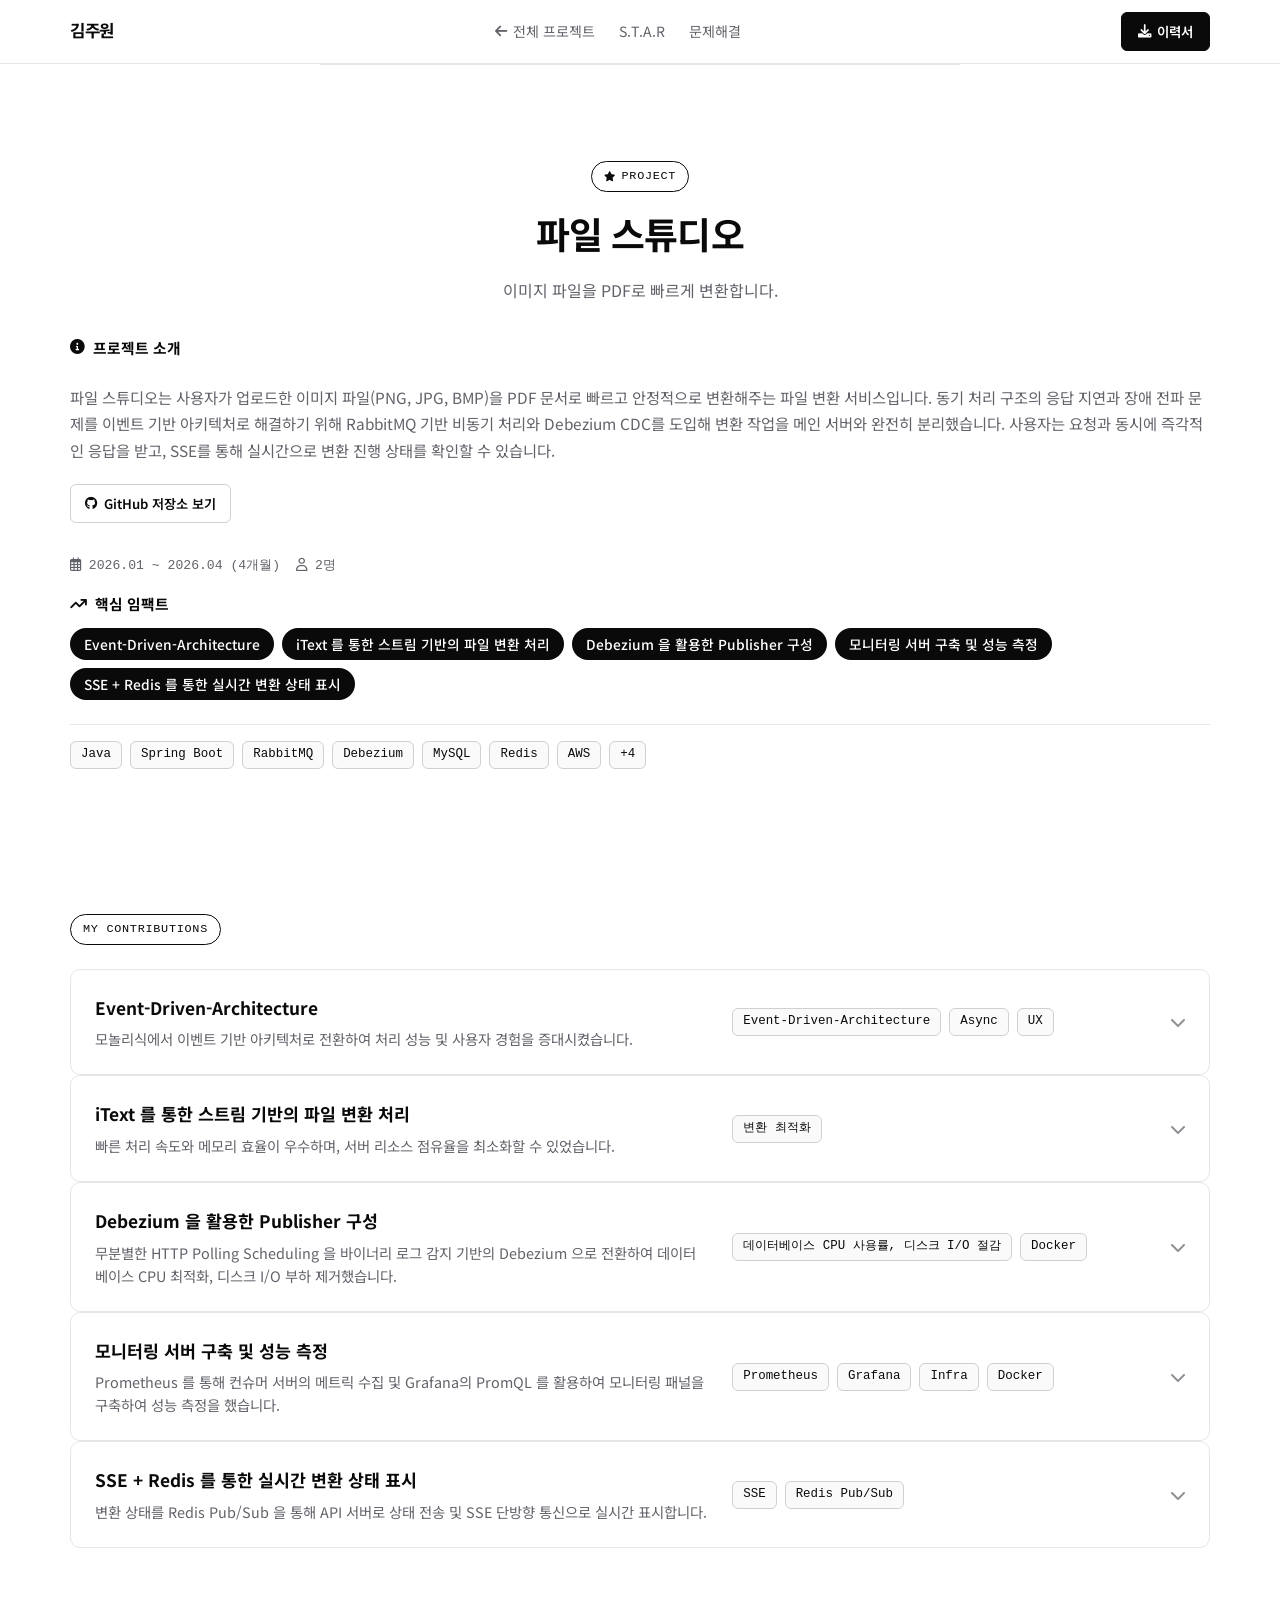
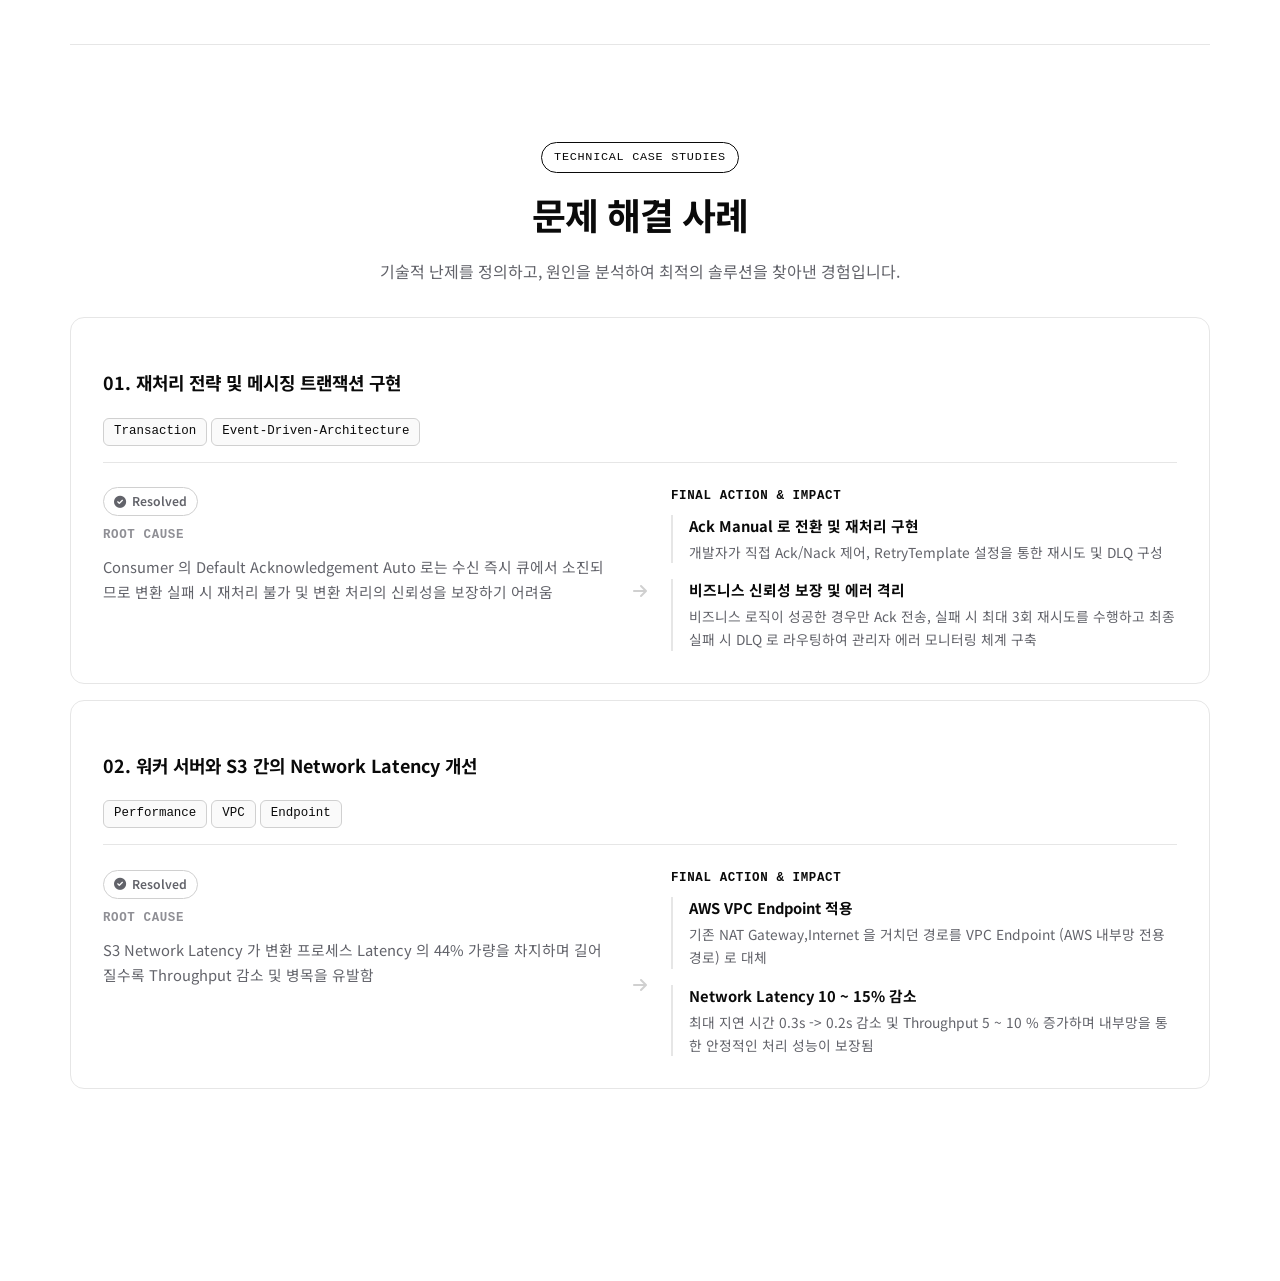
==== commit 3fe99e0d: "chore : 히어로/프로젝트 카드/트러블슈팅 레이아웃 개선 (v20260726-11) Co-Authored-By: Claude Sonnet 5 <noreply@anthropic." ====
--- a/src/main/resources/static/project-file-studio.html
+++ b/src/main/resources/static/project-file-studio.html
@@ -9,7 +9,7 @@
     <link rel="preconnect" href="https://fonts.gstatic.com" crossorigin>
     <link href="https://fonts.googleapis.com/css2?family=Space+Grotesk:wght@400;500;700&family=Noto+Sans+KR:wght@400;500;700&display=swap" rel="stylesheet">
     <link rel="stylesheet" href="https://cdnjs.cloudflare.com/ajax/libs/font-awesome/6.0.0/css/all.min.css">
-    <link rel="stylesheet" href="css/main.css?v=20260725-5">
+    <link rel="stylesheet" href="css/main.css?v=20260726-11">
 </head>
 <body class="portfolio-body">
 
@@ -38,11 +38,13 @@
     </div>
 
         <div class="project-showcase" style="margin-bottom: var(--space-7);">
-            <a class="showcase-thumb" href="https://github.com/toy-boyz/File-Conversion" target="_blank" rel="noreferrer">
-                <div class="thumb-image-wrap">
-                    <img src="/images/img.png" alt="Project Thumbnail" class="thumb-image">
-                </div>
-            </a>
+            <div class="showcase-intro">
+                <div class="impact-header-title">
+                    <i class="fas fa-circle-info"></i> 프로젝트 소개
+                </div>
+                <p>파일 스튜디오는 사용자가 업로드한 이미지 파일(PNG, JPG, BMP)을 PDF 문서로 빠르고 안정적으로 변환해주는 파일 변환 서비스입니다. 동기 처리 구조의 응답 지연과 장애 전파 문제를 이벤트 기반 아키텍처로 해결하기 위해 RabbitMQ 기반 비동기 처리와 Debezium CDC를 도입해 변환 작업을 메인 서버와 완전히 분리했습니다. 사용자는 요청과 동시에 즉각적인 응답을 받고, SSE를 통해 실시간으로 변환 진행 상태를 확인할 수 있습니다.</p>
+                <a class="showcase-intro-link" href="https://github.com/toy-boyz/File-Conversion" target="_blank" rel="noreferrer"><i class="fab fa-github"></i> GitHub 저장소 보기</a>
+            </div>
 
             <div class="showcase-meta">
                 <div class="showcase-date-row">
@@ -55,11 +57,11 @@
                 </div>
 
                 <div class="impact-list">
-                    <span class="tag-impact">무거운 변환 로직 전용 서버 분리로 성능 향상</span>
-                    <span class="tag-impact">메시지큐 도입하여 비동기 처리 및 사용자 경험 개선</span>
-                    <span class="tag-impact">CDC를 통한 이벤트 트리거 구성</span>
-                    <span class="tag-impact">실시간 변환 작업 상태 구현</span>
-                    <span class="tag-impact">서버 성능 측정 패널 구축</span>
+                    <button type="button" class="tag-impact" onclick="goToContribution('acc-1')">Event-Driven-Architecture</button>
+                    <button type="button" class="tag-impact" onclick="goToContribution('acc-2')">iText 를 통한 스트림 기반의 파일 변환 처리</button>
+                    <button type="button" class="tag-impact" onclick="goToContribution('acc-3')">Debezium 을 활용한 Publisher 구성</button>
+                    <button type="button" class="tag-impact" onclick="goToContribution('acc-4')">모니터링 서버 구축 및 성능 측정</button>
+                    <button type="button" class="tag-impact" onclick="goToContribution('acc-5')">SSE + Redis 를 통한 실시간 변환 상태 표시</button>
                 </div>
 
                 <div class="showcase-keywords">
@@ -849,10 +851,10 @@
 
 </div>
 
-<script src="js/scroll-indicator.js"></script>
-<script src="js/script.js"></script>
-<script src="js/accordion.js"></script>
-<script src="js/star.js"></script>
+<script src="js/scroll-indicator.js?v=20260726-10"></script>
+<script src="js/script.js?v=20260726-10"></script>
+<script src="js/accordion.js?v=20260726-10"></script>
+<script src="js/star.js?v=20260726-10"></script>
 
 </body>
 </html>
--- a/src/main/resources/static/css/main.css
+++ b/src/main/resources/static/css/main.css
@@ -278,11 +278,20 @@
     display: inline-flex;
     align-items: center;
     padding: 6px 14px;
+    border: none;
     border-radius: 999px;
     background: var(--ink);
     color: var(--paper);
     font-size: 0.86rem;
     font-weight: 500;
+    font-family: inherit;
+    cursor: pointer;
+    transition: opacity 160ms ease;
+}
+
+.tag-impact:hover,
+.tag-impact:focus-visible {
+    opacity: 0.78;
 }
 
 /* ==========================================================================
@@ -466,8 +475,8 @@
     margin: 0 0 var(--space-5);
     font-family: var(--font-display);
     font-weight: 700;
-    font-size: clamp(2.4rem, 5.4vw, 3.8rem);
-    line-height: 1.2;
+    font-size: clamp(2rem, 3.4vw, 2.7rem);
+    line-height: 1.24;
     letter-spacing: -0.03em;
     color: var(--ink);
 }
@@ -479,57 +488,105 @@
 }
 
 .hero-bio {
-    margin: 0 0 var(--space-7);
+    margin: 0 0 var(--space-5);
     color: var(--muted);
     font-size: 1.05rem;
     line-height: 1.85;
-    max-width: 56ch;
-}
-
-.hero-meta {
-    display: flex;
-    align-items: flex-start;
-    justify-content: space-between;
-    gap: var(--space-6);
-    padding-top: var(--space-6);
-    border-top: 1px solid var(--border);
+    max-width: 52ch;
+}
+
+.hero-grid {
+    display: grid;
+    grid-template-columns: 1.35fr 1fr;
+    gap: var(--space-7);
+    align-items: stretch;
+}
+
+.hero-tags {
+    display: flex;
     flex-wrap: wrap;
-}
-
-.hero-quote {
+    gap: 7px;
+}
+
+.hero-tags span {
+    font-family: var(--font-mono);
+    font-size: 0.78rem;
+    color: var(--muted);
+    border: 1px solid var(--border);
+    border-radius: 999px;
+    padding: 4px 12px;
+    background: var(--surface-subtle);
+}
+
+.hero-card {
+    display: flex;
+    flex-direction: column;
+    padding: var(--space-6);
+    border: 1px solid var(--border);
+    border-radius: var(--radius-lg);
+    background: var(--surface-subtle);
+}
+
+.hero-card-label {
+    margin-bottom: var(--space-4);
+    font-family: var(--font-mono);
+    font-size: 0.7rem;
+    letter-spacing: 0.06em;
+    text-transform: uppercase;
+    color: var(--muted-2);
+}
+
+.hero-card-quote {
+    display: flex;
+    gap: 10px;
+    padding-bottom: var(--space-4);
+    margin-bottom: var(--space-4);
+    border-bottom: 1px solid var(--border);
+}
+
+.hero-card-quote-mark {
+    font-family: var(--font-display);
+    font-size: 1.7rem;
+    font-weight: 700;
+    line-height: 1;
+    color: var(--border-strong);
+}
+
+.hero-card-quote p {
     margin: 0;
-    padding-left: 16px;
-    border-left: 2px solid var(--ink);
-    white-space: nowrap;
     font-size: 0.98rem;
-    font-style: normal;
-    color: var(--ink);
     line-height: 1.6;
-}
-
-.hero-meta-right {
-    display: flex;
-    align-items: center;
-    gap: var(--space-6);
-    flex-shrink: 0;
-}
-
-.hero-stat span {
+    color: var(--ink);
+}
+
+.hero-fact-grid {
+    display: grid;
+    grid-template-columns: 1fr 1fr;
+    gap: var(--space-4);
+    padding-bottom: var(--space-4);
+    margin-bottom: var(--space-4);
+    border-bottom: 1px solid var(--border);
+}
+
+.hero-fact strong {
     display: block;
-    font-size: 0.8rem;
-    color: var(--muted-2);
-    margin-bottom: 2px;
-}
-
-.hero-stat strong {
     font-family: var(--font-display);
     font-size: 1.3rem;
     font-weight: 700;
 }
 
+.hero-fact span {
+    display: block;
+    margin-top: 2px;
+    font-family: var(--font-mono);
+    font-size: 0.72rem;
+    color: var(--muted-2);
+}
+
 .hero-links {
     display: flex;
     gap: var(--space-2);
+    margin-top: auto;
 }
 
 .hero-link {
@@ -550,18 +607,13 @@
     border-color: var(--ink);
 }
 
-@media (max-width: 720px) {
-    .hero-meta {
-        flex-direction: column;
-        align-items: stretch;
-    }
-
-    .hero-quote {
-        white-space: normal;
-    }
-
-    .hero-meta-right {
-        justify-content: space-between;
+@media (max-width: 900px) {
+    .hero-grid {
+        grid-template-columns: 1fr;
+    }
+
+    .hero-card {
+        margin-top: var(--space-2);
     }
 }
 
@@ -578,42 +630,48 @@
 }
 
 .project-showcase {
-    display: grid;
-    grid-template-columns: minmax(0, 1.05fr) minmax(320px, 0.95fr);
-    gap: 0;
-    border: 1px solid var(--border);
-    border-radius: var(--radius-lg);
-    overflow: hidden;
-    background: var(--surface);
-}
-
-.showcase-thumb {
-    display: block;
-    padding: 0;
-    border: none;
-    border-right: 1px solid var(--border);
-    background: var(--surface-subtle);
-}
-
-.thumb-image-wrap {
-    width: 100%;
-    height: 100%;
-    overflow: hidden;
-    border-radius: 0;
-}
-
-.thumb-image {
-    width: 100%;
-    height: 100%;
-    display: block;
-    object-fit: cover;
+    display: flex;
+    flex-direction: column;
+    gap: var(--space-6);
+}
+
+.showcase-intro {
+    display: flex;
+    flex-direction: column;
+    gap: var(--space-3);
+}
+
+.showcase-intro p {
+    margin: 0;
+    font-size: 0.96rem;
+    line-height: 1.75;
+    color: var(--muted);
+}
+
+.showcase-intro-link {
+    display: inline-flex;
+    align-items: center;
+    gap: 6px;
+    align-self: flex-start;
+    margin-top: var(--space-2);
+    padding: 8px 14px;
+    border: 1px solid var(--border-strong);
+    border-radius: var(--radius-sm);
+    font-size: 0.82rem;
+    font-weight: 600;
+    color: var(--ink);
+    background: var(--paper);
+    transition: border-color 160ms ease, opacity 160ms ease;
+}
+
+.showcase-intro-link:hover {
+    border-color: var(--ink);
+    opacity: 0.8;
 }
 
 .showcase-meta {
-    padding: var(--space-6);
-    display: flex;
-    flex-direction: column;
-    background: var(--surface);
+    display: flex;
+    flex-direction: column;
 }
 
 .showcase-date-row {
@@ -650,20 +708,8 @@
     display: flex;
     flex-wrap: wrap;
     gap: 8px;
-    margin-top: auto;
     padding-top: var(--space-4);
     border-top: 1px solid var(--border);
-}
-
-@media (max-width: 900px) {
-    .project-showcase {
-        grid-template-columns: 1fr;
-    }
-
-    .showcase-thumb {
-        border-right: none;
-        border-bottom: 1px solid var(--border);
-    }
 }
 
 /* ==========================================================================
@@ -727,6 +773,72 @@
     font-size: 1.4rem;
 }
 
+/* 썸네일 위에 타이틀/설명을 오버레이하는 카드 변형 */
+.project-card-thumb--overlay {
+    position: relative;
+    height: 260px;
+    display: flex;
+    align-items: flex-end;
+}
+
+.project-card-thumb--overlay img {
+    position: absolute;
+    inset: 0;
+    object-position: top center;
+}
+
+.project-card-scrim {
+    position: absolute;
+    inset: 0;
+    background: linear-gradient(to top, rgba(10, 10, 10, 0.97) 0%, rgba(10, 10, 10, 0.94) 55%, rgba(10, 10, 10, 0.6) 80%, rgba(10, 10, 10, 0.18) 100%);
+    pointer-events: none;
+}
+
+.project-card-meta-chip {
+    position: absolute;
+    top: var(--space-4);
+    right: var(--space-4);
+    z-index: 2;
+    display: inline-flex;
+    align-items: center;
+    gap: 6px;
+    padding: 5px 12px;
+    border-radius: 999px;
+    background: rgba(10, 10, 10, 0.45);
+    border: 1px solid rgba(255, 255, 255, 0.28);
+    backdrop-filter: blur(6px);
+    -webkit-backdrop-filter: blur(6px);
+    color: rgba(255, 255, 255, 0.9);
+    font-family: var(--font-mono);
+    font-size: 0.72rem;
+    white-space: nowrap;
+}
+
+.project-card-overlay {
+    position: relative;
+    z-index: 1;
+    padding: var(--space-5);
+    display: flex;
+    flex-direction: column;
+    gap: 6px;
+}
+
+.project-card-overlay h3 {
+    margin: 0;
+    font-family: var(--font-display);
+    font-weight: 700;
+    font-size: 1.3rem;
+    letter-spacing: -0.01em;
+    color: #fff;
+}
+
+.project-card-overlay p {
+    margin: 0;
+    font-size: 0.88rem;
+    line-height: 1.55;
+    color: rgba(255, 255, 255, 0.84);
+}
+
 .project-card-body {
     padding: var(--space-5);
     display: flex;
@@ -752,6 +864,43 @@
     font-size: 0.9rem;
     color: var(--muted);
     line-height: 1.5;
+}
+
+.project-card-stats {
+    display: flex;
+    flex-wrap: wrap;
+    row-gap: var(--space-3);
+}
+
+.project-card-stats .stat-tile {
+    flex: 1 1 30%;
+    min-width: 110px;
+    display: flex;
+    flex-direction: column;
+    gap: 3px;
+    padding: 0 var(--space-3);
+}
+
+.project-card-stats .stat-tile:first-child {
+    padding-left: 0;
+}
+
+.project-card-stats .stat-tile + .stat-tile {
+    border-left: 1px solid var(--border);
+}
+
+.project-card-stats .stat-tile strong {
+    font-family: var(--font-display);
+    font-size: 1.5rem;
+    font-weight: 700;
+    letter-spacing: -0.02em;
+    color: var(--ink);
+}
+
+.project-card-stats .stat-tile span {
+    font-size: 0.74rem;
+    line-height: 1.4;
+    color: var(--muted);
 }
 
 .project-card-tags {
@@ -1153,16 +1302,61 @@
     font-weight: 700;
 }
 
+.mts-item-body {
+    display: grid;
+    grid-template-columns: 1fr auto 1fr;
+    gap: var(--space-5);
+    align-items: start;
+}
+
+.mts-col {
+    display: flex;
+    flex-direction: column;
+    gap: var(--space-2);
+}
+
+.mts-prefix {
+    margin-bottom: 2px;
+}
+
+.ts-status {
+    display: inline-flex;
+    align-items: center;
+    gap: 6px;
+    padding: 4px 10px;
+    border: 1px solid var(--border-strong);
+    border-radius: 999px;
+    font-size: 0.76rem;
+}
+
 .mts-cause h4,
 .mts-solution h4 {
-    color: var(--ink);
+    margin: 0;
+    color: var(--ink);
+    font-family: var(--font-mono);
+    font-size: 0.78rem;
+    font-weight: 700;
+    letter-spacing: 0.05em;
+    text-transform: uppercase;
 }
 
 .mts-cause h4 {
     color: var(--muted-2);
 }
 
+.mts-cause p {
+    margin: 0;
+    font-size: 0.92rem;
+    line-height: 1.7;
+    color: var(--muted);
+}
+
 .mts-connector {
+    display: flex;
+    align-items: center;
+    justify-content: center;
+    height: 100%;
+    padding-top: 44px;
     color: var(--border-strong);
 }
 
@@ -1176,9 +1370,49 @@
     font-weight: 600;
 }
 
+.ts-result-ul {
+    display: flex;
+    flex-direction: column;
+    gap: var(--space-4);
+    list-style: none;
+    margin: 0;
+    padding: 0;
+}
+
+.ts-result-ul li {
+    display: flex;
+    flex-direction: column;
+    gap: 4px;
+    padding-left: var(--space-4);
+    border-left: 2px solid var(--border);
+}
+
+.ts-result-ul li strong {
+    font-size: 0.92rem;
+    font-weight: 700;
+    line-height: 1.5;
+}
+
+.ts-result-ul li span {
+    display: block;
+    font-size: 0.86rem;
+    line-height: 1.65;
+    color: var(--muted);
+}
+
 @media (max-width: 850px) {
     .mts-item.mts-card {
         padding: var(--space-5) !important;
+    }
+
+    .mts-item-body {
+        grid-template-columns: 1fr;
+    }
+
+    .mts-connector {
+        padding-top: 0;
+        transform: rotate(90deg);
+        margin: 2px 0;
     }
 }
 
@@ -1288,8 +1522,50 @@
 @media (max-width: 720px) {
     .container,
     .container-wide,
-    .header-inner,
-    .hero-grid {
+    .header-inner {
         width: min(calc(100% - 24px), var(--container-wide));
     }
 }
+
+/* ==========================================================================
+   9. 커피챗 CTA (최하단)
+   ========================================================================== */
+.coffee-chat-inner {
+    text-align: center;
+    max-width: 640px;
+    margin: 0 auto;
+}
+
+.coffee-chat-inner h2 {
+    margin: 16px 0 10px;
+    font-family: var(--font-display);
+    font-weight: 700;
+    font-size: clamp(1.7rem, 3.4vw, 2.3rem);
+    letter-spacing: -0.02em;
+    color: var(--ink);
+}
+
+.coffee-chat-inner .header-desc {
+    margin: 0 0 var(--space-6);
+    color: var(--muted);
+    font-size: 1rem;
+    line-height: 1.7;
+}
+
+.coffee-chat-cta {
+    display: inline-flex;
+    align-items: center;
+    gap: 8px;
+    padding: 13px 26px;
+    border: 1px solid var(--ink);
+    border-radius: var(--radius-sm);
+    background: var(--ink);
+    color: var(--paper);
+    font-size: 0.92rem;
+    font-weight: 600;
+    transition: opacity 160ms ease;
+}
+
+.coffee-chat-cta:hover {
+    opacity: 0.78;
+}
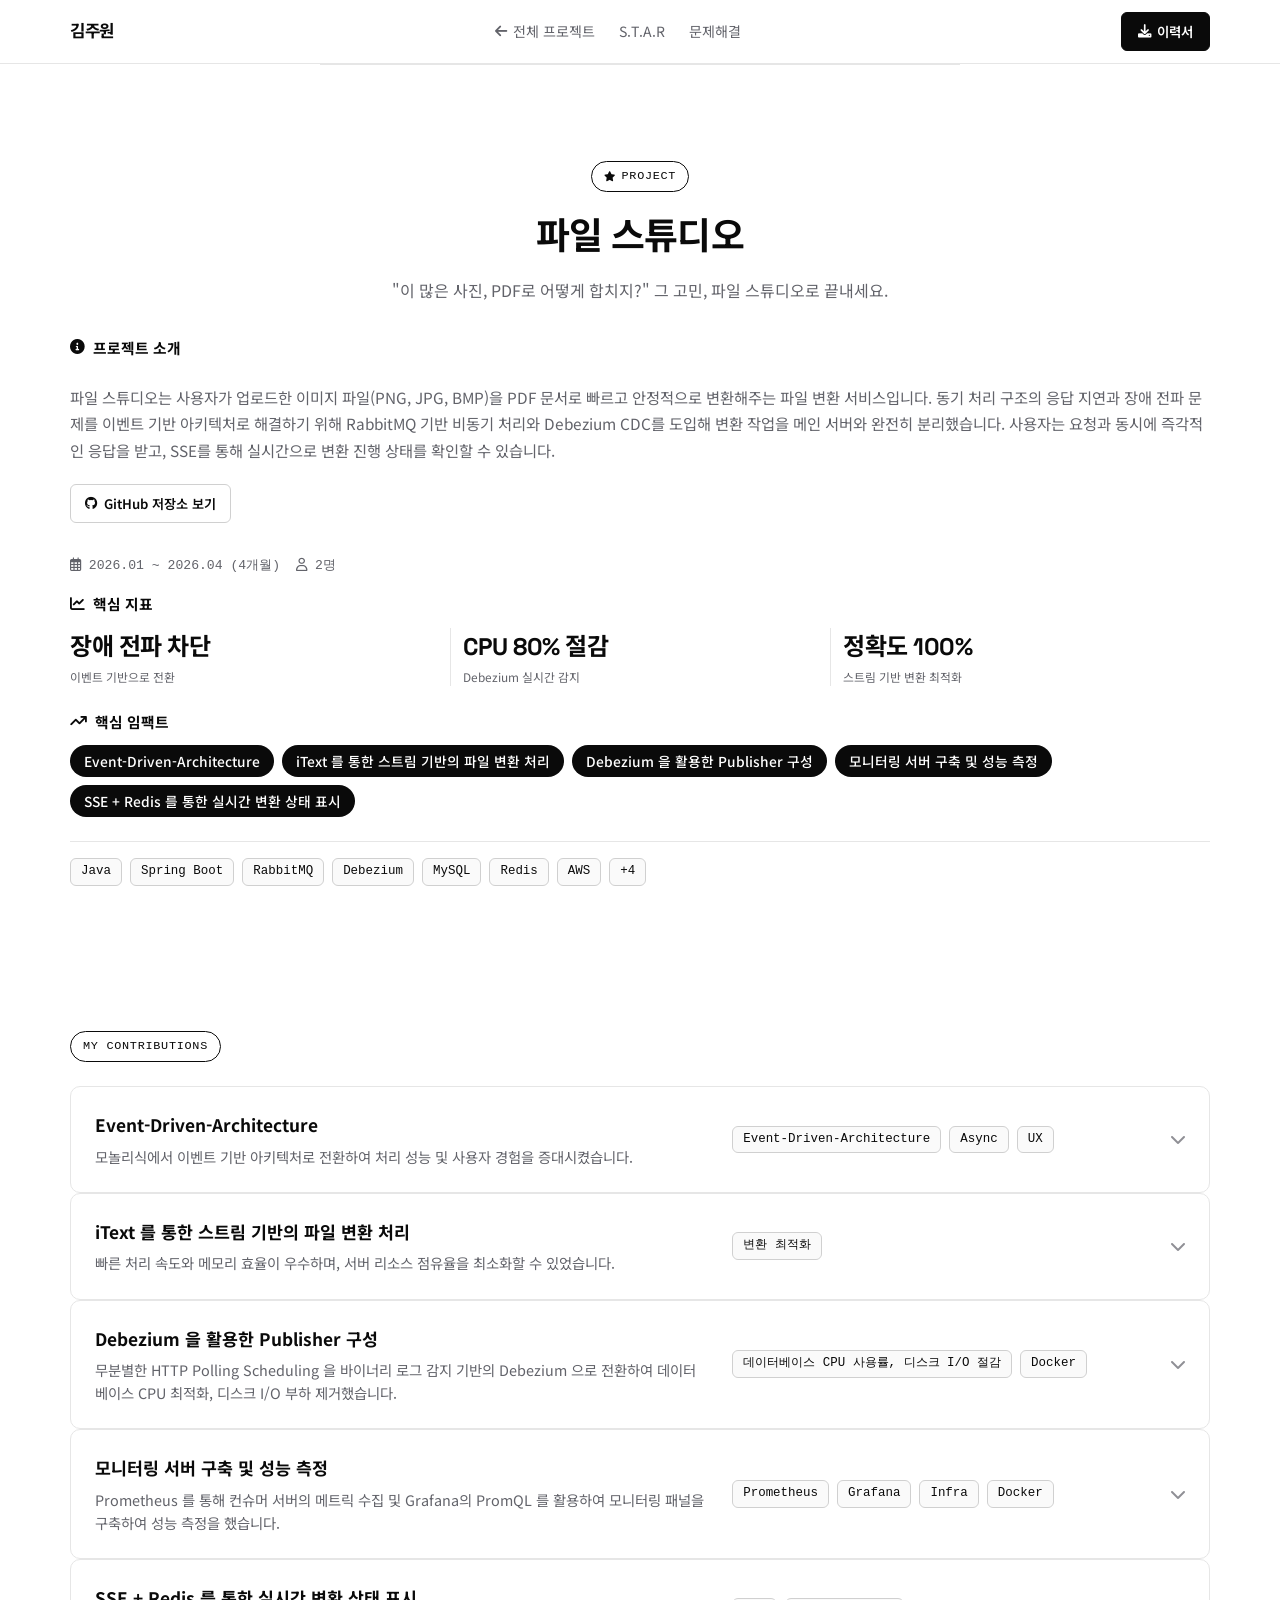
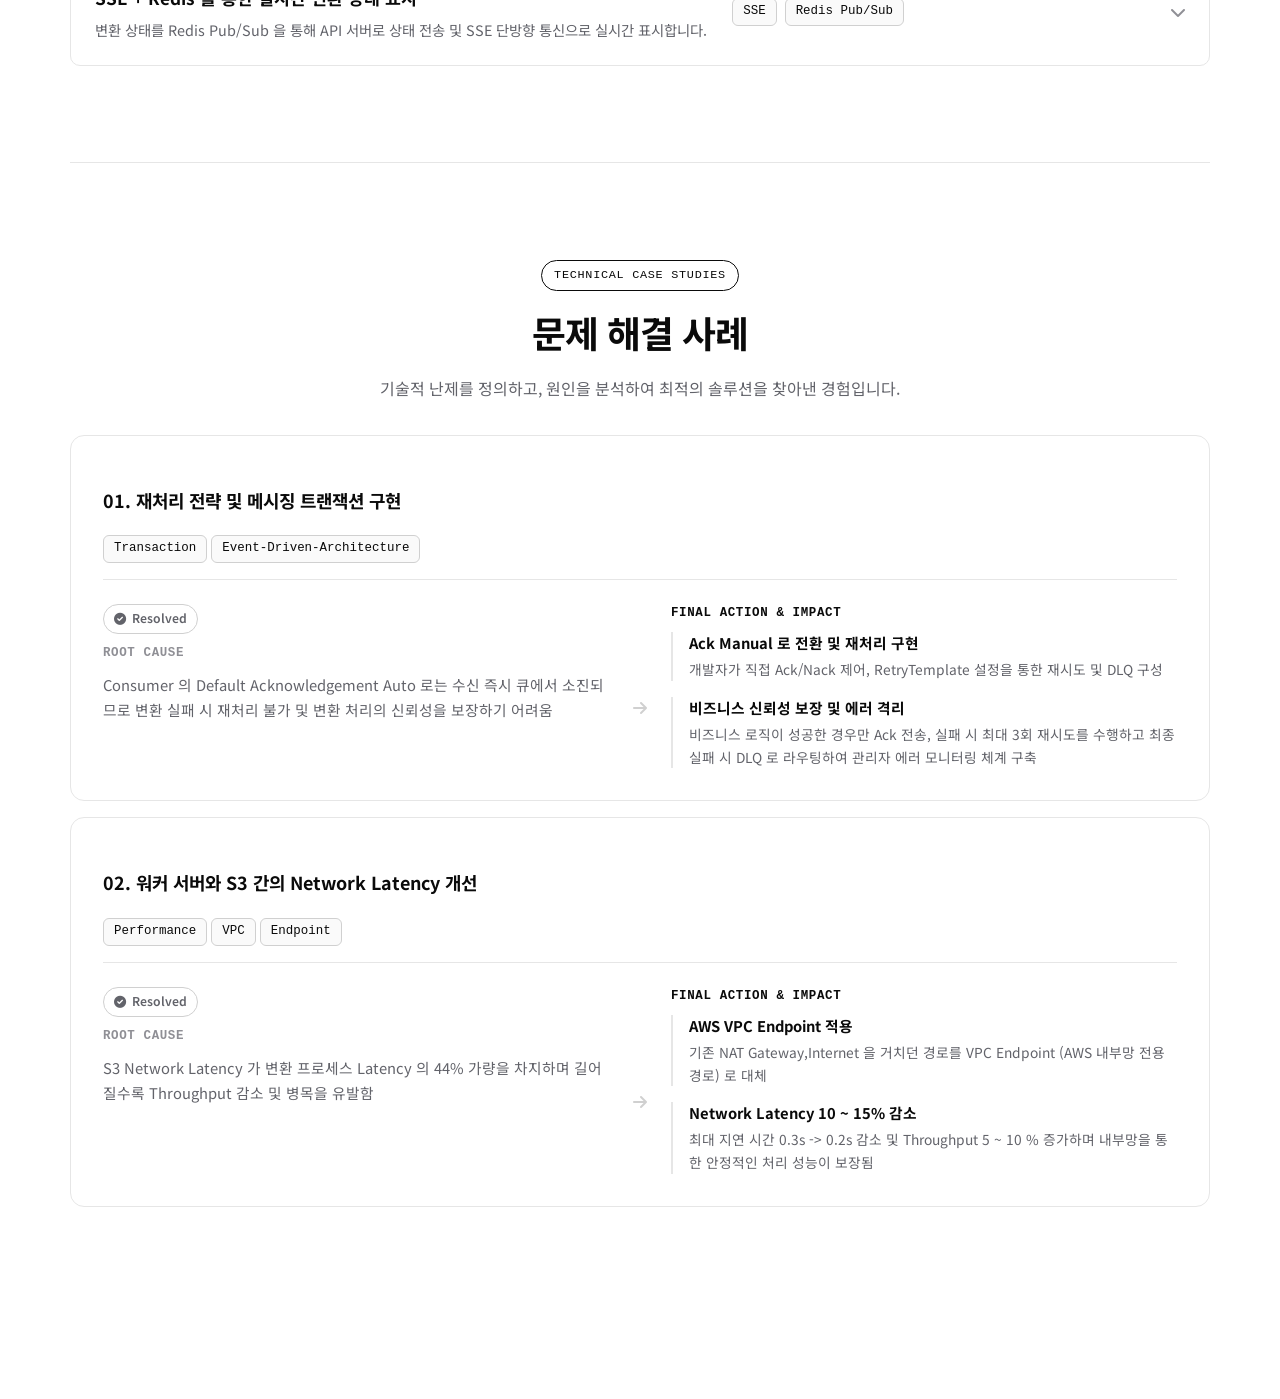
==== commit c43a72ad: "feat : AI 갓생비서(일정 관리) 프로젝트 상세페이지 추가 및 카드/기술스택 정리 - project-next.html(준비 중 플레이스홀더)을 project-schedule-" ====
--- a/src/main/resources/static/project-file-studio.html
+++ b/src/main/resources/static/project-file-studio.html
@@ -34,7 +34,7 @@
     <div class="project-intro-head minimal-header reveal">
         <span class="pill-label section-pill"><i class="fas fa-star sparkle-icon"></i> Project</span>
         <h1>파일 스튜디오</h1>
-        <p class="header-desc">이미지 파일을 PDF로 빠르게 변환합니다.</p>
+        <p class="header-desc">"이 많은 사진, PDF로 어떻게 합치지?" 그 고민, 파일 스튜디오로 끝내세요.</p>
     </div>
 
         <div class="project-showcase" style="margin-bottom: var(--space-7);">
@@ -50,6 +50,25 @@
                 <div class="showcase-date-row">
                     <span class="showcase-date"><i class="far fa-calendar-alt"></i> 2026.01 ~ 2026.04 (4개월)</span>
                     <span class="showcase-team"><i class="far fa-user"></i> 2명</span>
+                </div>
+
+                <div class="impact-header-title">
+                    <i class="fas fa-chart-line"></i> 핵심 지표
+                </div>
+
+                <div class="project-card-stats" style="margin-bottom: var(--space-5);">
+                    <div class="stat-tile">
+                        <strong>장애 전파 차단</strong>
+                        <span>이벤트 기반으로 전환</span>
+                    </div>
+                    <div class="stat-tile">
+                        <strong>CPU 80% 절감</strong>
+                        <span>Debezium 실시간 감지</span>
+                    </div>
+                    <div class="stat-tile">
+                        <strong>정확도 100%</strong>
+                        <span>스트림 기반 변환 최적화</span>
+                    </div>
                 </div>
 
                 <div class="impact-header-title">
--- a/src/main/resources/static/css/main.css
+++ b/src/main/resources/static/css/main.css
@@ -1188,7 +1188,8 @@
 .box-backend,
 .box-data,
 .box-infra,
-.box-tools {
+.box-tools,
+.box-ai {
     background-color: var(--surface);
     border: 1px solid var(--border);
 }
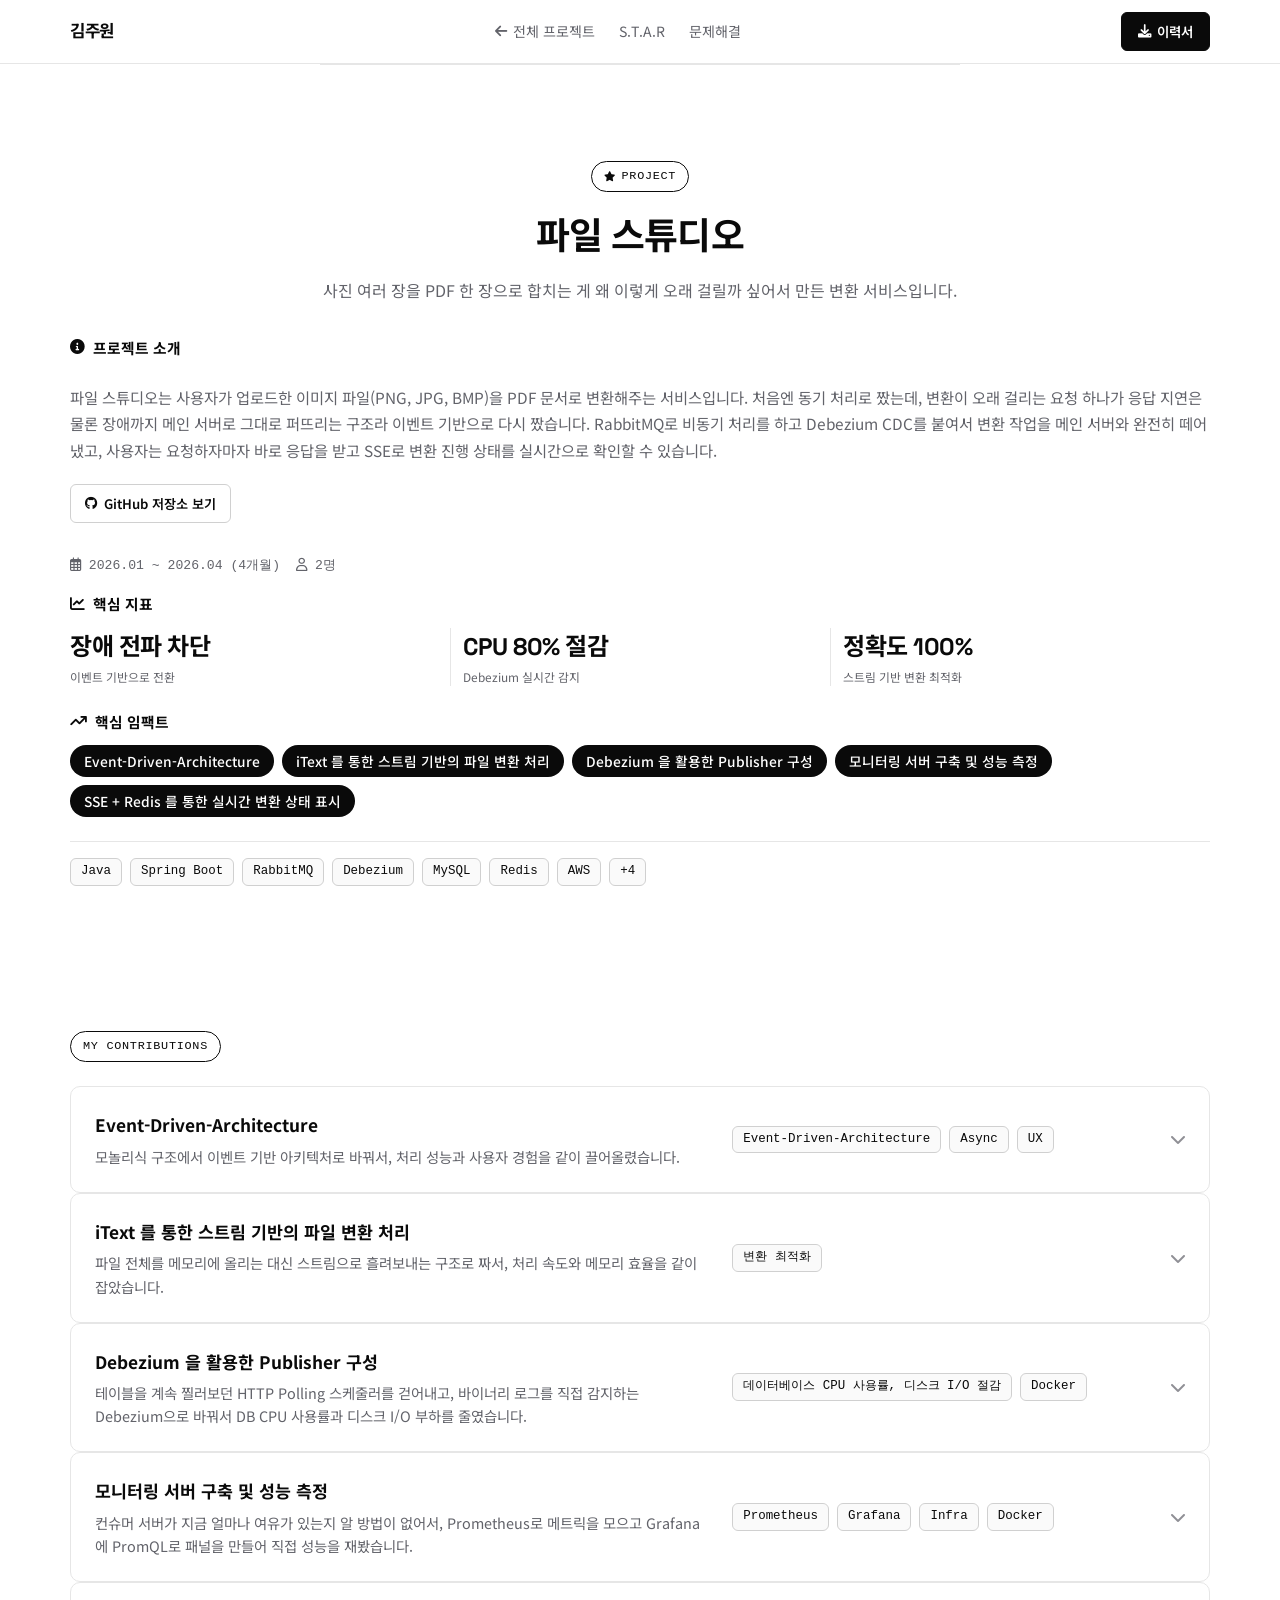
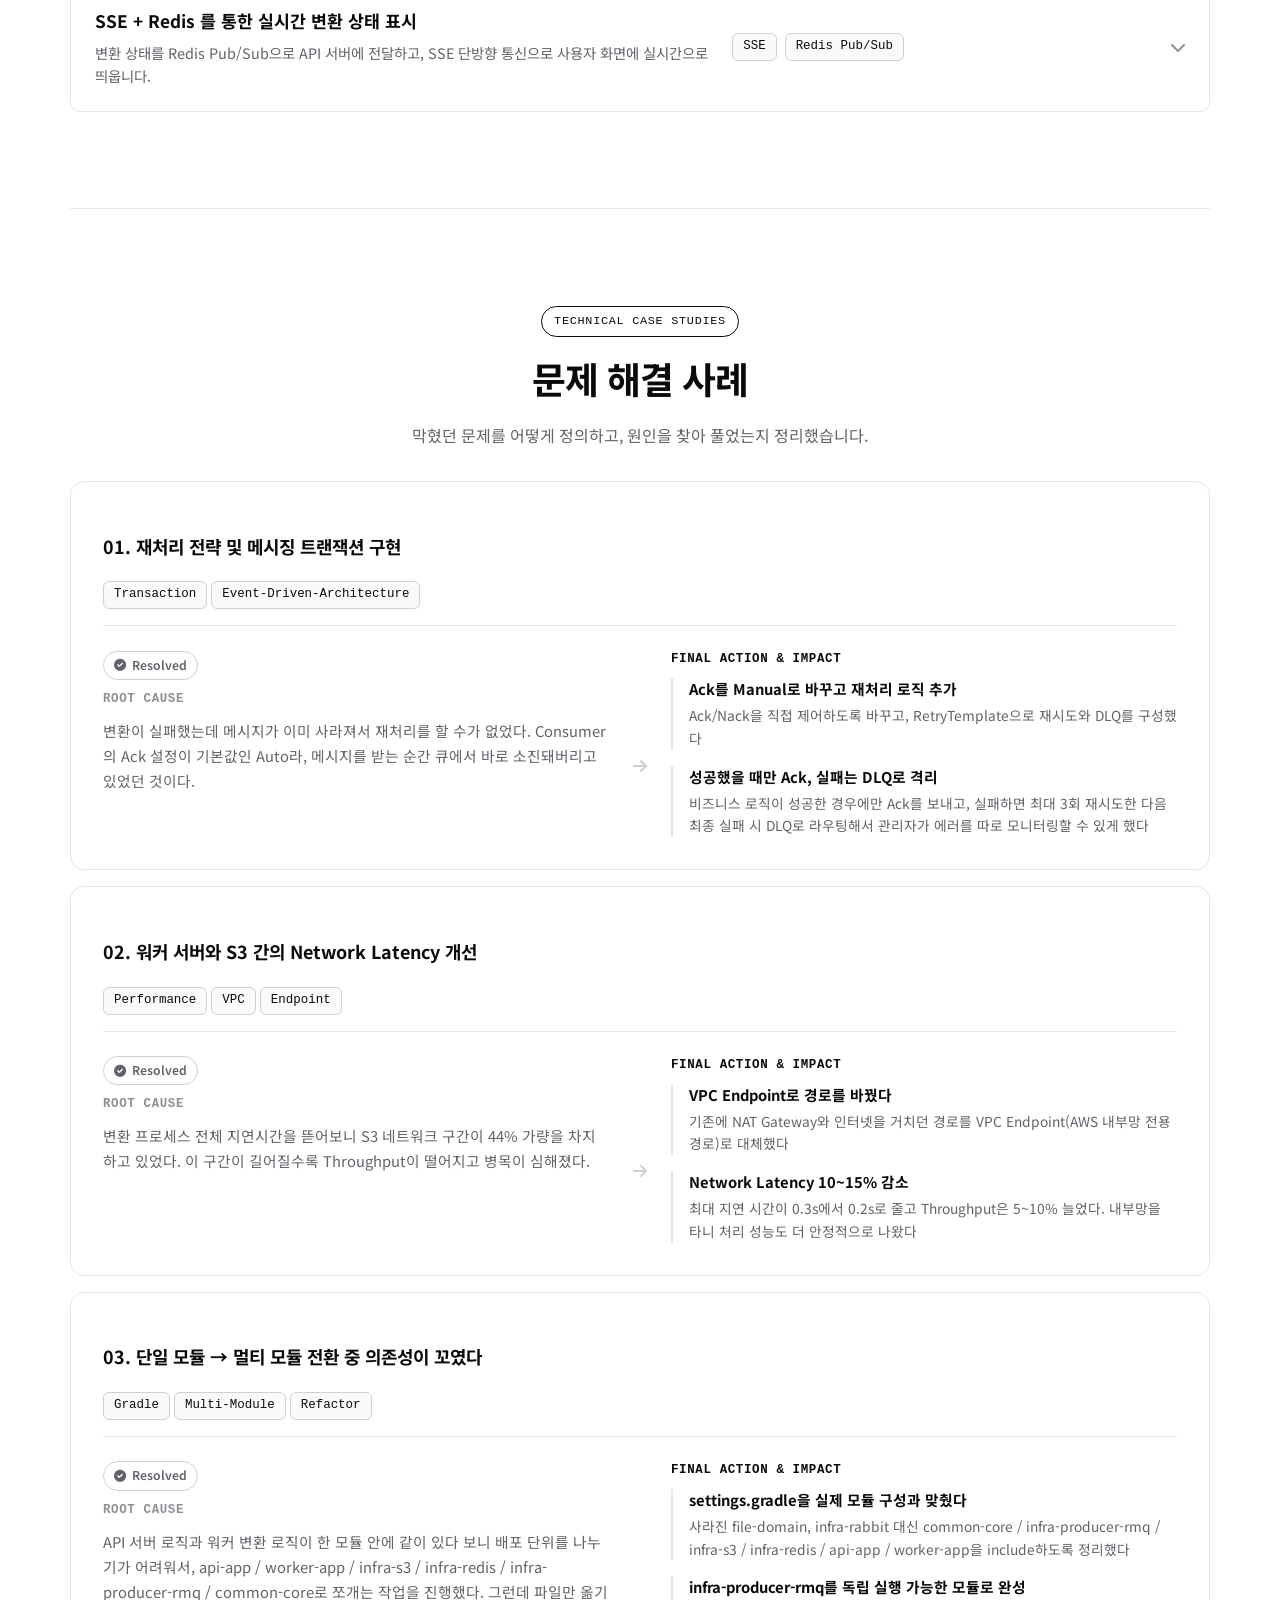
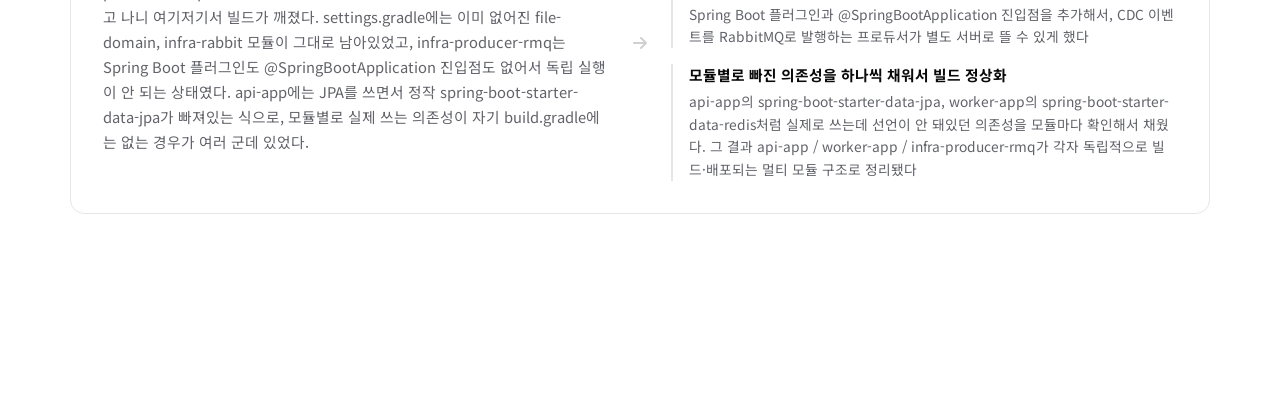
==== commit 6575b785: "chore : 프로젝트 상세페이지 문구를 자연스러운 톤으로 다듬고 파일 스튜디오 트러블슈팅 사례 추가 AI 갓생비서/파일 스튜디오 상세페이지의 STAR 카드와 트러블슈팅 서술을 딱" ====
--- a/src/main/resources/static/project-file-studio.html
+++ b/src/main/resources/static/project-file-studio.html
@@ -34,7 +34,7 @@
     <div class="project-intro-head minimal-header reveal">
         <span class="pill-label section-pill"><i class="fas fa-star sparkle-icon"></i> Project</span>
         <h1>파일 스튜디오</h1>
-        <p class="header-desc">"이 많은 사진, PDF로 어떻게 합치지?" 그 고민, 파일 스튜디오로 끝내세요.</p>
+        <p class="header-desc">사진 여러 장을 PDF 한 장으로 합치는 게 왜 이렇게 오래 걸릴까 싶어서 만든 변환 서비스입니다.</p>
     </div>
 
         <div class="project-showcase" style="margin-bottom: var(--space-7);">
@@ -42,7 +42,7 @@
                 <div class="impact-header-title">
                     <i class="fas fa-circle-info"></i> 프로젝트 소개
                 </div>
-                <p>파일 스튜디오는 사용자가 업로드한 이미지 파일(PNG, JPG, BMP)을 PDF 문서로 빠르고 안정적으로 변환해주는 파일 변환 서비스입니다. 동기 처리 구조의 응답 지연과 장애 전파 문제를 이벤트 기반 아키텍처로 해결하기 위해 RabbitMQ 기반 비동기 처리와 Debezium CDC를 도입해 변환 작업을 메인 서버와 완전히 분리했습니다. 사용자는 요청과 동시에 즉각적인 응답을 받고, SSE를 통해 실시간으로 변환 진행 상태를 확인할 수 있습니다.</p>
+                <p>파일 스튜디오는 사용자가 업로드한 이미지 파일(PNG, JPG, BMP)을 PDF 문서로 변환해주는 서비스입니다. 처음엔 동기 처리로 짰는데, 변환이 오래 걸리는 요청 하나가 응답 지연은 물론 장애까지 메인 서버로 그대로 퍼뜨리는 구조라 이벤트 기반으로 다시 짰습니다. RabbitMQ로 비동기 처리를 하고 Debezium CDC를 붙여서 변환 작업을 메인 서버와 완전히 떼어냈고, 사용자는 요청하자마자 바로 응답을 받고 SSE로 변환 진행 상태를 실시간으로 확인할 수 있습니다.</p>
                 <a class="showcase-intro-link" href="https://github.com/toy-boyz/File-Conversion" target="_blank" rel="noreferrer"><i class="fab fa-github"></i> GitHub 저장소 보기</a>
             </div>
 
@@ -109,7 +109,7 @@
                     <div class="header-main">
                         <span class="card-index">01</span>
                         <h3> Event-Driven-Architecture </h3>
-                        <p> 모놀리식에서 이벤트 기반 아키텍처로 전환하여 처리 성능 및 사용자 경험을 증대시켰습니다.</p>
+                        <p>모놀리식 구조에서 이벤트 기반 아키텍처로 바꿔서, 처리 성능과 사용자 경험을 같이 끌어올렸습니다.</p>
                     </div>
                     <div class="scan-results">
                         <span>Event-Driven-Architecture</span>
@@ -143,16 +143,16 @@
                                 <div class="inner-accordion-content" style="padding: 0 20px 20px 20px;">
                                     <div style="display: flex; flex-direction: column; gap: 16px; margin-top: 10px;">
                                         <div>
-                                            <strong style="font-size: 0.95em; color: #333; display: block; margin-bottom: 6px;">동기 처리 방식의 한계</strong>
-                                            <p style="margin: 0; font-size: 0.9em; color: #555; line-height: 1.5;">동기 처리 구조로 인해 사용자의 요청에 대한 응답을 변환이 완료될 때까지 기다려야 하는 상황 발생</p>
-                                        </div>
-                                        <div>
-                                            <strong style="font-size: 0.95em; color: #333; display: block; margin-bottom: 6px;">장애 전파 위험성</strong>
-                                            <p style="margin: 0; font-size: 0.9em; color: #555; line-height: 1.5;">변환 처리 장애가 생기는 경우 메인 서버까지 전파</p>
-                                        </div>
-                                        <div>
-                                            <strong style="font-size: 0.95em; color: #333; display: block; margin-bottom: 6px;">확장성 저하</strong>
-                                            <p style="margin: 0; font-size: 0.9em; color: #555; line-height: 1.5;">도메인 간의 강결합으로 인해 트래픽 급증 시 확장성이 저하</p>
+                                            <strong style="font-size: 0.95em; color: #333; display: block; margin-bottom: 6px;">변환이 끝날 때까지 응답을 못 준다</strong>
+                                            <p style="margin: 0; font-size: 0.9em; color: #555; line-height: 1.5;">동기 처리 구조라 사용자는 변환이 완전히 끝날 때까지 응답을 기다려야 했다.</p>
+                                        </div>
+                                        <div>
+                                            <strong style="font-size: 0.95em; color: #333; display: block; margin-bottom: 6px;">변환이 죽으면 메인 서버도 같이 흔들린다</strong>
+                                            <p style="margin: 0; font-size: 0.9em; color: #555; line-height: 1.5;">변환 처리에 장애가 나면 그게 메인 서버까지 그대로 전파되는 구조였다.</p>
+                                        </div>
+                                        <div>
+                                            <strong style="font-size: 0.95em; color: #333; display: block; margin-bottom: 6px;">트래픽이 몰리면 같이 늘려야 했다</strong>
+                                            <p style="margin: 0; font-size: 0.9em; color: #555; line-height: 1.5;">도메인 간 결합도가 높아서, 트래픽이 급증해도 필요한 부분만 따로 확장할 수가 없었다.</p>
                                         </div>
                                     </div>
                                 </div>
@@ -175,12 +175,12 @@
                                 <div class="inner-accordion-content" style="padding: 0 20px 20px 20px;">
                                     <div style="display: flex; flex-direction: column; gap: 16px; margin-top: 10px;">
                                         <div>
-                                            <strong style="font-size: 0.95em; color: #333; display: block; margin-bottom: 6px;">이벤트 기반 아키텍처 구성</strong>
-                                            <p style="margin: 0; font-size: 0.9em; color: #555; line-height: 1.5;">전체 프로세스를 비동기 이벤트 기반으로 전환하여 시스템의 처리 성능을 향상시키는 것이 목표</p>
-                                        </div>
-                                        <div>
-                                            <strong style="font-size: 0.95em; color: #333; display: block; margin-bottom: 6px;">실시간 모니터링 환경 조성</strong>
-                                            <p style="margin: 0; font-size: 0.9em; color: #555; line-height: 1.5;">사용자에게 작업 진행 상태를 실시간으로 전달할 수 있는 모니터링 환경 구축</p>
+                                            <strong style="font-size: 0.95em; color: #333; display: block; margin-bottom: 6px;">전체를 비동기 이벤트 기반으로</strong>
+                                            <p style="margin: 0; font-size: 0.9em; color: #555; line-height: 1.5;">전체 프로세스를 비동기 이벤트 기반으로 바꿔서 시스템 처리 성능을 끌어올리는 게 목표였다.</p>
+                                        </div>
+                                        <div>
+                                            <strong style="font-size: 0.95em; color: #333; display: block; margin-bottom: 6px;">진행 상태도 실시간으로 보여줘야 했다</strong>
+                                            <p style="margin: 0; font-size: 0.9em; color: #555; line-height: 1.5;">사용자에게 작업 진행 상태를 실시간으로 전달할 수 있는 환경도 같이 만들어야 했다.</p>
                                         </div>
                                     </div>
                                 </div>
@@ -203,16 +203,16 @@
                                 <div class="inner-accordion-content" style="padding: 0 20px 20px 20px;">
                                     <div style="display: flex; flex-direction: column; gap: 16px; margin-top: 10px;">
                                         <div>
-                                            <strong style="font-size: 0.95em; color: #333; display: block; margin-bottom: 6px;">비동기 메시지 브로커 도입</strong>
-                                            <p style="margin: 0; font-size: 0.9em; color: #555; line-height: 1.5;">무거운 파일 변환 작업을 RabbitMQ를 활용해 비동기로 분리하고, 수동 Ack 및 DLQ(Dead Letter Queue) 설정을 통해 처리 안정성 확보</p>
-                                        </div>
-                                        <div>
-                                            <strong style="font-size: 0.95em; color: #333; display: block; margin-bottom: 6px;">Transactional Outbox 구조와 CDC 도입</strong>
-                                            <p style="margin: 0; font-size: 0.9em; color: #555; line-height: 1.5;">Transactional Outbox Pattern과 Debezium(CDC)을 적용하여 데이터베이스 업데이트와 도메인 이벤트 발행 간의 원자성 확보</p>
-                                        </div>
-                                        <div>
-                                            <strong style="font-size: 0.95em; color: #333; display: block; margin-bottom: 6px;">관심사 분리</strong>
-                                            <p style="margin: 0; font-size: 0.9em; color: #555; line-height: 1.5;">역할별로 결합도를 낮추기 위한 모듈화 진행</p>
+                                            <strong style="font-size: 0.95em; color: #333; display: block; margin-bottom: 6px;">RabbitMQ로 무거운 작업 떼어내기</strong>
+                                            <p style="margin: 0; font-size: 0.9em; color: #555; line-height: 1.5;">무거운 파일 변환 작업을 RabbitMQ로 비동기 분리했다. 수동 Ack와 DLQ(Dead Letter Queue)를 같이 설정해서 처리 안정성도 챙겼다.</p>
+                                        </div>
+                                        <div>
+                                            <strong style="font-size: 0.95em; color: #333; display: block; margin-bottom: 6px;">Outbox 패턴 + CDC로 원자성 확보</strong>
+                                            <p style="margin: 0; font-size: 0.9em; color: #555; line-height: 1.5;">Transactional Outbox Pattern과 Debezium(CDC)을 같이 적용해서 DB 업데이트와 도메인 이벤트 발행이 따로 놀지 않도록 묶었다.</p>
+                                        </div>
+                                        <div>
+                                            <strong style="font-size: 0.95em; color: #333; display: block; margin-bottom: 6px;">역할별로 모듈 나누기</strong>
+                                            <p style="margin: 0; font-size: 0.9em; color: #555; line-height: 1.5;">역할별로 결합도를 낮추도록 모듈을 나눴다.</p>
                                         </div>
                                     </div>
                                 </div>
@@ -237,16 +237,16 @@
 
                                         <div style="flex: 1 1 500px; display: flex; flex-direction: column; gap: 20px;">
                                             <div>
-                                                <strong style="font-size: 1.05em; color: #111; display: block; margin-bottom: 6px; font-weight: 700;">빠른 피드백과 안정적인 변환 서비스</strong>
-                                                <p style="margin: 0; font-size: 0.9em; color: #555; line-height: 1.6; word-break: keep-all;">무거운 파일 변환 작업을 개별적인 컨슈머 서버로 분리하여 사용자는 요청 즉시 응답을 받고, 안정적으로 순차 처리가 가능한 환경을 실현</p>
+                                                <strong style="font-size: 1.05em; color: #111; display: block; margin-bottom: 6px; font-weight: 700;">빠른 피드백, 안정적인 변환</strong>
+                                                <p style="margin: 0; font-size: 0.9em; color: #555; line-height: 1.6; word-break: keep-all;">무거운 파일 변환 작업을 별도 컨슈머 서버로 떼어놓으니, 사용자는 요청하자마자 바로 응답을 받고 변환은 뒤에서 순차적으로 안정적으로 처리된다.</p>
                                             </div>
                                             <div>
-                                                <strong style="font-size: 1.05em; color: #111; display: block; margin-bottom: 6px; font-weight: 700;">장애 전파 격리</strong>
-                                                <p style="margin: 0; font-size: 0.9em; color: #555; line-height: 1.6; word-break: keep-all;">도메인 간 결합도를 낮춰 변환 모듈의 장애가 메인 서버로 전파되는 것을 완벽히 차단</p>
+                                                <strong style="font-size: 1.05em; color: #111; display: block; margin-bottom: 6px; font-weight: 700;">변환 모듈이 죽어도 메인 서버는 멀쩡하다</strong>
+                                                <p style="margin: 0; font-size: 0.9em; color: #555; line-height: 1.6; word-break: keep-all;">도메인 간 결합도를 낮춘 덕분에, 변환 모듈에 장애가 나도 메인 서버로는 전파되지 않는다.</p>
                                             </div>
                                             <div>
-                                                <strong style="font-size: 1.05em; color: #111; display: block; margin-bottom: 6px; font-weight: 700;">확장성 확보 및 비용 최적화</strong>
-                                                <p style="margin: 0; font-size: 0.9em; color: #555; line-height: 1.6; word-break: keep-all;">메인 서버와 변환 작업이 완전히 분리되어, 트래픽 급증 시 컨슈머 서버만 유연하게 스케일 아웃 할 수 있는 구조를 확보하여 인프라 비용 최적화</p>
+                                                <strong style="font-size: 1.05em; color: #111; display: block; margin-bottom: 6px; font-weight: 700;">필요한 부분만 늘릴 수 있게 됐다</strong>
+                                                <p style="margin: 0; font-size: 0.9em; color: #555; line-height: 1.6; word-break: keep-all;">메인 서버와 변환 작업이 완전히 분리돼서, 트래픽이 급증해도 컨슈머 서버만 유연하게 늘리면 되는 구조가 됐다. 그만큼 인프라 비용도 줄었다.</p>
                                             </div>
                                         </div>
 
@@ -269,7 +269,7 @@
                 <div class="header-main">
                     <span class="card-index">02</span>
                     <h3>iText 를 통한 스트림 기반의 파일 변환 처리</h3>
-                    <p>빠른 처리 속도와 메모리 효율이 우수하며, 서버 리소스 점유율을 최소화할 수 있었습니다.</p>
+                    <p>파일 전체를 메모리에 올리는 대신 스트림으로 흘려보내는 구조로 짜서, 처리 속도와 메모리 효율을 같이 잡았습니다.</p>
                 </div>
                 <div class="scan-results">
                     <span>변환 최적화</span>
@@ -293,12 +293,12 @@
                             <div class="inner-accordion-content" style="padding: 0 20px 20px 20px;">
                                 <div style="display: flex; flex-direction: column; gap: 16px; margin-top: 10px;">
                                     <div>
-                                        <strong style="font-size: 0.95em; color: #333; display: block; margin-bottom: 6px;">예측불가한 대용량 및 다변형 이미지 리스크</strong>
-                                        <p style="margin: 0; font-size: 0.9em; color: #555; line-height: 1.5;">사용자가 변환 요청하는 이미지의 해상도 및 크기를 예측할 수 없으므로 고정된 규격으로 PDF 생성시 이미지가 깨지거나 여백 발생 가능</p>
-                                    </div>
-                                    <div>
-                                        <strong style="font-size: 0.95em; color: #333; display: block; margin-bottom: 6px;">메모리 버퍼 제어</strong>
-                                        <p style="margin: 0; font-size: 0.9em; color: #555; line-height: 1.5;">트래픽 스파이크처럼 변환이 집중될 때 파일 전체를 무겁게 제어하면 가용 JVM 힙 메모리가 급증하여 서버가 다운될 위험 있음</p>
+                                        <strong style="font-size: 0.95em; color: #333; display: block; margin-bottom: 6px;">어떤 크기의 이미지가 올지 알 수가 없다</strong>
+                                        <p style="margin: 0; font-size: 0.9em; color: #555; line-height: 1.5;">사용자가 올리는 이미지의 해상도와 크기를 미리 알 수 없어서, PDF 규격을 고정해두면 이미지가 깨지거나 여백이 이상하게 생길 수 있었다.</p>
+                                    </div>
+                                    <div>
+                                        <strong style="font-size: 0.95em; color: #333; display: block; margin-bottom: 6px;">파일 전체를 메모리에 올리면 위험하다</strong>
+                                        <p style="margin: 0; font-size: 0.9em; color: #555; line-height: 1.5;">변환 요청이 몰리는 순간(트래픽 스파이크)에 파일 전체를 메모리에 올려서 처리하면, JVM 힙 사용량이 급증해서 서버가 다운될 수 있었다.</p>
                                     </div>
                                 </div>
                             </div>
@@ -317,8 +317,8 @@
                             <div class="inner-accordion-content" style="padding: 0 20px 20px 20px;">
                                 <div style="display: flex; flex-direction: column; gap: 16px; margin-top: 10px;">
                                     <div>
-                                        <strong style="font-size: 0.95em; color: #333; display: block; margin-bottom: 6px;">Constant Memory Footprint 최적화</strong>
-                                        <p style="margin: 0; font-size: 0.9em; color: #555; line-height: 1.5;">원본 파일의 크기나 해상도와 상관없이 ByteArrayOutputStream 내에서  유연하게 chunk 단위 처리가 가능하도록 스트림 파이프라인 설계</p>
+                                        <strong style="font-size: 0.95em; color: #333; display: block; margin-bottom: 6px;">파일 크기와 무관하게 메모리 사용량을 일정하게</strong>
+                                        <p style="margin: 0; font-size: 0.9em; color: #555; line-height: 1.5;">원본 파일 크기나 해상도와 상관없이, ByteArrayOutputStream 안에서 chunk 단위로 유연하게 흘려보낼 수 있는 스트림 파이프라인이 필요했다.</p>
                                     </div>
                                 </div>
                             </div>
@@ -337,12 +337,12 @@
                             <div class="inner-accordion-content" style="padding: 0 20px 20px 20px;">
                                 <div style="display: flex; flex-direction: column; gap: 16px; margin-top: 10px;">
                                     <div>
-                                        <strong style="font-size: 0.95em; color: #333; display: block; margin-bottom: 6px;">스트림 기반 메모리 버퍼링 및 Auto-Closeable 적용</strong>
-                                        <p style="margin: 0; font-size: 0.9em; color: #555; line-height: 1.5;">ByteArrayOutputStream 을 try-with-resources 구조로 자원 누수를 차단 및 PdfWriter 와 PdfDocument 를 파이프라인으로 연결하여 순차적 데이터 플러시 환경을 구축</p>
-                                    </div>
-                                    <div>
-                                        <strong style="font-size: 0.95em; color: #333; display: block; margin-bottom: 6px;">동적 페이지 해상도 매핑 및 제로 마진 설계</strong>
-                                        <p style="margin: 0; font-size: 0.9em; color: #555; line-height: 1.5;">ImageDataFactory 를 통해 이미지 원본 가로,세로 픽셀을 런타임에 추출해서 PDF PageSize를 1:1 로 동적 일치시키고 여백으로 인한 문서 용량 낭비와 레이아웃 꺠짐 방지</p>
+                                        <strong style="font-size: 0.95em; color: #333; display: block; margin-bottom: 6px;">스트림으로 버퍼링하고 자원은 자동으로 닫히게</strong>
+                                        <p style="margin: 0; font-size: 0.9em; color: #555; line-height: 1.5;">ByteArrayOutputStream을 try-with-resources로 감싸서 자원 누수를 막았다. PdfWriter와 PdfDocument를 파이프라인으로 연결해서 데이터가 순차적으로 flush되게 했다.</p>
+                                    </div>
+                                    <div>
+                                        <strong style="font-size: 0.95em; color: #333; display: block; margin-bottom: 6px;">이미지 크기에 맞춰 페이지 사이즈를 그때그때 잡았다</strong>
+                                        <p style="margin: 0; font-size: 0.9em; color: #555; line-height: 1.5;">ImageDataFactory로 이미지 원본 가로·세로 픽셀을 런타임에 뽑아서, PDF PageSize를 이미지 비율에 1:1로 맞췄다. 이렇게 하니 여백 때문에 문서 용량이 커지거나 레이아웃이 깨지는 일이 없어졌다.</p>
                                     </div>
                                 </div>
                             </div>
@@ -361,12 +361,12 @@
                             <div class="inner-accordion-content" style="padding: 0 20px 20px 20px;">
                                 <div style="display: flex; flex-direction: column; gap: 16px; margin-top: 10px;">
                                     <div>
-                                        <strong style="font-size: 0.95em; color: #333; display: block; margin-bottom: 6px;">레이아웃 성공률 100% 달성</strong>
-                                        <p style="margin: 0; font-size: 0.9em; color: #555; line-height: 1.5;">비표준 해상도 및 파노라마 형태의 긴 이미지 파일도 원본 왜곡이나 화질 저하없이 변환</p>
-                                    </div>
-                                    <div>
-                                        <strong style="font-size: 0.95em; color: #333; display: block; margin-bottom: 6px;">안정적인 힙 메모리 유자</strong>
-                                        <p style="margin: 0; font-size: 0.9em; color: #555; line-height: 1.5;">가변적인 변환 처리에도 일정한 메모리 점유율을 유지</p>
+                                        <strong style="font-size: 0.95em; color: #333; display: block; margin-bottom: 6px;">레이아웃 깨짐 없이 변환된다</strong>
+                                        <p style="margin: 0; font-size: 0.9em; color: #555; line-height: 1.5;">비표준 해상도나 파노라마처럼 긴 이미지도 원본 왜곡이나 화질 저하 없이 그대로 변환된다.</p>
+                                    </div>
+                                    <div>
+                                        <strong style="font-size: 0.95em; color: #333; display: block; margin-bottom: 6px;">힙 메모리도 안정적으로 유지된다</strong>
+                                        <p style="margin: 0; font-size: 0.9em; color: #555; line-height: 1.5;">파일 크기가 들쭉날쭉해도 메모리 점유율은 일정하게 유지된다.</p>
                                     </div>
                                 </div>
                             </div>
@@ -381,7 +381,7 @@
                 <div class="header-main">
                     <span class="card-index">03</span>
                     <h3>Debezium 을 활용한 Publisher 구성</h3>
-                    <p>무분별한 HTTP Polling Scheduling 을 바이너리 로그 감지 기반의 Debezium 으로 전환하여 데이터베이스 CPU 최적화, 디스크 I/O 부하 제거했습니다.</p>
+                    <p>테이블을 계속 찔러보던 HTTP Polling 스케줄러를 걷어내고, 바이너리 로그를 직접 감지하는 Debezium으로 바꿔서 DB CPU 사용률과 디스크 I/O 부하를 줄였습니다.</p>
                 </div>
                 <div class="scan-results">
                     <span>데이터베이스 CPU 사용률, 디스크 I/O 절감</span>
@@ -408,8 +408,8 @@
 
                                     <div style="flex: 1 1 calc(50% - 12px); min-width: 300px; display: flex; flex-direction: column; gap: 24px;">
                                         <div>
-                                            <strong style="font-size: 0.95em; color: #333; display: block; margin-bottom: 6px;">데이터베이스 부하</strong>
-                                            <p style="margin: 0; font-size: 0.9em; color: #555; line-height: 1.6; word-break: keep-all;">주기적인 HTTP Polling 스케줄러 작업이 테이블을 무분별하게 조회하고 있으며, 데이터가 누적될수록 CPU 부하량 증가 및 디스크 I/O 자원 낭비 발생</p>
+                                            <strong style="font-size: 0.95em; color: #333; display: block; margin-bottom: 6px;">할 일이 없어도 계속 테이블을 조회하고 있었다</strong>
+                                            <p style="margin: 0; font-size: 0.9em; color: #555; line-height: 1.6; word-break: keep-all;">주기적인 HTTP Polling 스케줄러가 새 데이터가 있든 없든 테이블을 계속 조회하고 있었다. 데이터가 쌓일수록 CPU 부하가 늘고 디스크 I/O도 그만큼 낭비되고 있었다.</p>
                                         </div>
                                     </div>
 
@@ -429,8 +429,8 @@
                             <div class="inner-accordion-content" style="padding: 0 20px 20px 20px;">
                                 <div style="display: flex; flex-direction: column; gap: 16px; margin-top: 10px;">
                                     <div>
-                                        <strong style="font-size: 0.95em; color: #333; display: block; margin-bottom: 6px;">HTTP Polling Scheduling 으로 인한 디스크 I/O 부하 제거</strong>
-                                        <p style="margin: 0; font-size: 0.9em; color: #555; line-height: 1.5;">요청 데이터가 생성되는 경우에만 테이블을 스캔하도록 변경</p>
+                                        <strong style="font-size: 0.95em; color: #333; display: block; margin-bottom: 6px;">필요할 때만 테이블을 보게 하자</strong>
+                                        <p style="margin: 0; font-size: 0.9em; color: #555; line-height: 1.5;">Polling으로 인한 디스크 I/O 낭비를 없애려면, 실제로 데이터가 생성될 때만 테이블을 스캔하는 구조로 바꿔야 했다.</p>
                                     </div>
                                 </div>
                             </div>
@@ -450,16 +450,16 @@
 
                                     <div style="flex: 1 1 calc(50% - 12px); min-width: 300px; display: flex; flex-direction: column; gap: 24px;">
                                         <div>
-                                            <strong style="font-size: 0.95em; color: #333; display: block; margin-bottom: 6px;">Debezium(CDC) 채택</strong>
-                                            <p style="margin: 0; font-size: 0.9em; color: #555; line-height: 1.6; word-break: keep-all;">다양한 데이터베이스 지원이 가능한 Debezium 을 채택하여 sink(목적지)를 RabbitMQ 로 지정</p>
-                                        </div>
-                                        <div>
-                                            <strong style="font-size: 0.95em; color: #333; display: block; margin-bottom: 6px;">Transactional Outbox 패턴 적용</strong>
-                                            <p style="margin: 0; font-size: 0.9em; color: #555; line-height: 1.6; word-break: keep-all;">사용자의 요청 테이블 기록과 Outbox 테이블 기록을 단일 트랜잭션으로 묶어 이벤트 발행의 신뢰성 확보하고 outbox 테이블에 생성 명령어만 들어가도록 설계</p>
-                                        </div>
-                                        <div>
-                                            <strong style="font-size: 0.95em; color: #333; display: block; margin-bottom: 6px;">Docker 를 통한 독립 CDC 서버 구성</strong>
-                                            <p style="margin: 0; font-size: 0.9em; color: #555; line-height: 1.6; word-break: keep-all;">독립 서버로 구성하여 확장에 용이</p>
+                                            <strong style="font-size: 0.95em; color: #333; display: block; margin-bottom: 6px;">Debezium(CDC)으로 바꾸기</strong>
+                                            <p style="margin: 0; font-size: 0.9em; color: #555; line-height: 1.6; word-break: keep-all;">다양한 데이터베이스를 지원하는 Debezium을 골라서, sink(목적지)를 RabbitMQ로 지정했다.</p>
+                                        </div>
+                                        <div>
+                                            <strong style="font-size: 0.95em; color: #333; display: block; margin-bottom: 6px;">Outbox 패턴으로 이벤트 발행 신뢰성 확보</strong>
+                                            <p style="margin: 0; font-size: 0.9em; color: #555; line-height: 1.6; word-break: keep-all;">사용자 요청 테이블 기록과 Outbox 테이블 기록을 하나의 트랜잭션으로 묶었다. outbox 테이블에는 생성 명령어만 들어가도록 설계했다.</p>
+                                        </div>
+                                        <div>
+                                            <strong style="font-size: 0.95em; color: #333; display: block; margin-bottom: 6px;">Docker로 독립 CDC 서버 분리</strong>
+                                            <p style="margin: 0; font-size: 0.9em; color: #555; line-height: 1.6; word-break: keep-all;">독립 서버로 따로 구성해서 나중에 확장하기 쉽게 만들었다.</p>
                                         </div>
                                     </div>
                                 </div>
@@ -480,13 +480,13 @@
 
                                     <div style="flex: 1 1 calc(50% - 12px); min-width: 300px; display: flex; flex-direction: column; gap: 24px;">
                                         <div>
-                                            <strong style="font-size: 0.95em; color: #333; display: block; margin-bottom: 6px;">성능 최적화 및 비용 절감</strong>
-                                            <p style="margin: 0; font-size: 0.9em; color: #555; line-height: 1.6; word-break: keep-all;">데이터베이스의 바이너리 로그를 실시간으로 캡처하여 변경 감지 후 즉시 메시지큐로 이벤트 메시지를 발행하여 데이터베이스를 점유하던 CPU 사용률 80% 절감 및 디스크 I/O 부하 제거</p>
-                                            <p style="margin: 0; font-size: 0.9em; color: #555; line-height: 1.6; word-break: keep-all;">(처리 성능을 중점으로 25만 건의 데이터 적재 후 검증)</p>
-                                        </div>
-                                        <div>
-                                            <strong style="font-size: 0.95em; color: #333; display: block; margin-bottom: 6px;">이벤트 기반 구조에 최적화된 미들웨어 역할 수행하며 장애 전파 격리</strong>
-                                            <p style="margin: 0; font-size: 0.9em; color: #555; line-height: 1.6; word-break: keep-all;">독립적인 CDC 서버로 인해 API 서버에 의존되어있던 메시지 발행 역할을 분리하여 API 서버에 장애 발생 시에도 별도의 영향을 받지 않음</p>
+                                            <strong style="font-size: 0.95em; color: #333; display: block; margin-bottom: 6px;">CPU 사용률 80% 절감</strong>
+                                            <p style="margin: 0; font-size: 0.9em; color: #555; line-height: 1.6; word-break: keep-all;">DB의 바이너리 로그를 실시간으로 캡처해서 변경이 감지되면 바로 메시지 큐로 이벤트를 발행하는 구조로 바꾸니, 폴링으로 점유하던 CPU 사용률이 80% 줄었고 디스크 I/O 부하도 사라졌다.</p>
+                                            <p style="margin: 0; font-size: 0.9em; color: #555; line-height: 1.6; word-break: keep-all;">처리 성능을 기준으로 25만 건을 실제로 적재해서 검증했다.</p>
+                                        </div>
+                                        <div>
+                                            <strong style="font-size: 0.95em; color: #333; display: block; margin-bottom: 6px;">메시지 발행이 API 서버에서 완전히 독립됐다</strong>
+                                            <p style="margin: 0; font-size: 0.9em; color: #555; line-height: 1.6; word-break: keep-all;">독립적인 CDC 서버가 메시지 발행 역할을 가져가면서, API 서버에 장애가 나도 메시지 발행 쪽은 영향을 받지 않는다.</p>
                                         </div>
                                     </div>
 
@@ -516,7 +516,7 @@
                 <div class="header-main">
                     <span class="card-index">04</span>
                     <h3>모니터링 서버 구축 및 성능 측정</h3>
-                    <p> Prometheus 를 통해 컨슈머 서버의 메트릭 수집 및 Grafana의 PromQL 를 활용하여 모니터링 패널을 구축하여 성능 측정을 했습니다.</p>
+                    <p>컨슈머 서버가 지금 얼마나 여유가 있는지 알 방법이 없어서, Prometheus로 메트릭을 모으고 Grafana에 PromQL로 패널을 만들어 직접 성능을 재봤습니다.</p>
                 </div>
                 <div class="scan-results">
                     <span>Prometheus</span>
@@ -542,12 +542,12 @@
                             <div class="inner-accordion-content" style="padding: 0 20px 20px 20px;">
                                 <div style="display: flex; flex-direction: column; gap: 16px; margin-top: 10px;">
                                     <div>
-                                        <strong style="font-size: 0.95em; color: #333; display: block; margin-bottom: 6px;">변환 작업에 필요한 서버 리소스(CPU,Memory,GC) 확인 불가</strong>
-                                        <p style="margin: 0; font-size: 0.9em; color: #555; line-height: 1.5;">컨슈머 서버 리소스를 확인하기 어려워 병렬 처리,서버 스케일아웃 등의 적용이 필요한 지점을 알기 어려움</p>
-                                    </div>
-                                    <div>
-                                        <strong style="font-size: 0.95em; color: #333; display: block; margin-bottom: 6px;">변환 작업의 처리량 및 S3 네트워크 속도 측정이 불가</strong>
-                                        <p style="margin: 0; font-size: 0.9em; color: #555; line-height: 1.5;">로컬 환경과 운영 환경에서 차이가 발생하는 요소들을 명확히 수치로 측정하기 어려움</p>
+                                        <strong style="font-size: 0.95em; color: #333; display: block; margin-bottom: 6px;">서버가 지금 힘든지 아닌지 알 방법이 없었다</strong>
+                                        <p style="margin: 0; font-size: 0.9em; color: #555; line-height: 1.5;">컨슈머 서버의 CPU, Memory, GC 상태를 확인할 방법이 없다 보니, 병렬 처리나 스케일아웃이 필요한 시점을 그냥 감으로 판단해야 했다.</p>
+                                    </div>
+                                    <div>
+                                        <strong style="font-size: 0.95em; color: #333; display: block; margin-bottom: 6px;">처리량과 S3 네트워크 속도도 숫자로 못 봤다</strong>
+                                        <p style="margin: 0; font-size: 0.9em; color: #555; line-height: 1.5;">로컬과 운영 환경에서 다르게 나타나는 요소들을 그냥 느낌으로만 알았지, 숫자로 명확히 잡아낼 방법이 없었다.</p>
                                     </div>
                                 </div>
                             </div>
@@ -566,12 +566,12 @@
                             <div class="inner-accordion-content" style="padding: 0 20px 20px 20px;">
                                 <div style="display: flex; flex-direction: column; gap: 16px; margin-top: 10px;">
                                     <div>
-                                        <strong style="font-size: 0.95em; color: #333; display: block; margin-bottom: 6px;">모니터링 서버 구축</strong>
-                                        <p style="margin: 0; font-size: 0.9em; color: #555; line-height: 1.5;">독립적인 서버를 생성하여 모니터링에 최적화된 환경 구성</p>
-                                    </div>
-                                    <div>
-                                        <strong style="font-size: 0.95em; color: #333; display: block; margin-bottom: 6px;">부하테스트 시나리오 작성</strong>
-                                        <p style="margin: 0; font-size: 0.9em; color: #555; line-height: 1.5;">Warm up ~ Traffic spike 까지 5단계 가량의 시나리오를 작성</p>
+                                        <strong style="font-size: 0.95em; color: #333; display: block; margin-bottom: 6px;">모니터링 서버부터 따로 만들어야 했다</strong>
+                                        <p style="margin: 0; font-size: 0.9em; color: #555; line-height: 1.5;">독립된 서버를 새로 만들어서 모니터링에 맞는 환경을 구성해야 했다.</p>
+                                    </div>
+                                    <div>
+                                        <strong style="font-size: 0.95em; color: #333; display: block; margin-bottom: 6px;">부하테스트 시나리오도 짜야 했다</strong>
+                                        <p style="margin: 0; font-size: 0.9em; color: #555; line-height: 1.5;">Warm up부터 Traffic spike까지 5단계 정도로 시나리오를 나눠 짰다.</p>
                                     </div>
                                 </div>
                             </div>
@@ -597,12 +597,12 @@
 
                                     <div style="flex: 1 1 calc(50% - 12px); min-width: 300px; display: flex; flex-direction: column; gap: 24px;">
                                         <div>
-                                            <strong style="font-size: 0.95em; color: #333; display: block; margin-bottom: 6px;">Prometheus 기반 메트릭 수집 환경 구성</strong>
-                                            <p style="margin: 0; font-size: 0.9em; color: #555; line-height: 1.6; word-break: keep-all;">SpringBoot Actuator와 Micrometer를 통해 JVM, MQ 메트릭을 수집</p>
-                                        </div>
-                                        <div>
-                                            <strong style="font-size: 0.95em; color: #333; display: block; margin-bottom: 6px;">Artillery 를 통해 배포 서버로 페이즈 및 시나리오 작성</strong>
-                                            <p style="margin: 0; font-size: 0.9em; color: #555; line-height: 1.6; word-break: keep-all;">rampTo 를 통해 서서히 트래픽을 증가, 랜덤한 UUID 생성, 서비스 기준 최대 크기의 테스트 이미지 파일 바인딩 처리</p>
+                                            <strong style="font-size: 0.95em; color: #333; display: block; margin-bottom: 6px;">Prometheus로 메트릭 수집 환경 구성</strong>
+                                            <p style="margin: 0; font-size: 0.9em; color: #555; line-height: 1.6; word-break: keep-all;">SpringBoot Actuator와 Micrometer로 JVM, MQ 메트릭을 모았다.</p>
+                                        </div>
+                                        <div>
+                                            <strong style="font-size: 0.95em; color: #333; display: block; margin-bottom: 6px;">Artillery로 배포 서버에 실제 부하를 걸었다</strong>
+                                            <p style="margin: 0; font-size: 0.9em; color: #555; line-height: 1.6; word-break: keep-all;">rampTo로 트래픽을 서서히 늘리면서, 랜덤 UUID와 서비스 기준 최대 크기의 테스트 이미지 파일을 실제로 바인딩해서 돌렸다.</p>
                                         </div>
                                     </div>
                                 </div>
@@ -627,16 +627,16 @@
                                 <div style="display: flex; gap: 24px; align-items: center; flex-wrap: wrap; margin-top: 10px;">
                                     <div style="flex: 1 1 calc(50% - 12px); min-width: 300px; display: flex; flex-direction: column; gap: 24px;">
                                         <div>
-                                            <strong style="font-size: 0.95em; color: #333; display: block; margin-bottom: 6px;">Grafana 대시보드 시각화 및 애플리케이션 성능 측정 패널 구축</strong>
-                                            <p style="margin: 0; font-size: 0.9em; color: #555; line-height: 1.6; word-break: keep-all;">수집된 데이터를 바탕으로 컨슈머의 메시지 개당 평균 Ack 처리시간, 최대 지연시간, 처리량 등의 애플리케이션 성능 지표를 PromQL 을 통해 패널로 구성</p>
-                                        </div>
-                                        <div>
-                                            <strong style="font-size: 0.95em; color: #333; display: block; margin-bottom: 6px;">데이터 기반의 효율적인 스케일링 시점 파악 및 비용 최적화 환경 마련</strong>
-                                            <p style="margin: 0; font-size: 0.9em; color: #555; line-height: 1.6; word-break: keep-all;">실시간 트래픽 및 큐 대기열에 대한 가시성을 확보함에 따라, 트래픽 급증 시 컨슈머 서버를 적절히 병렬처리할 수 있는 기반을 마련하여 리소스 낭비 방지 및 운영 안정성 향상</p>
-                                        </div>
-                                        <div>
-                                            <strong style="font-size: 0.95em; color: #333; display: block; margin-bottom: 6px;">5단계 페이즈와 비즈니스 시나리오를 통해 API 및 S3 업로드 부하 테스트</strong>
-                                            <p style="margin: 0; font-size: 0.9em; color: #555; line-height: 1.6; word-break: keep-all;">가상의 uuid & 임의 이미지 파일을 통해 오류가 발생되지 않는 견고한 처리 과정을 입증</p>
+                                            <strong style="font-size: 0.95em; color: #333; display: block; margin-bottom: 6px;">Grafana 대시보드로 성능 지표를 한눈에</strong>
+                                            <p style="margin: 0; font-size: 0.9em; color: #555; line-height: 1.6; word-break: keep-all;">모은 데이터를 가지고 메시지 개당 평균 Ack 처리시간, 최대 지연시간, 처리량 같은 지표를 PromQL로 패널에 구성했다.</p>
+                                        </div>
+                                        <div>
+                                            <strong style="font-size: 0.95em; color: #333; display: block; margin-bottom: 6px;">이제 숫자를 보고 스케일링 시점을 판단할 수 있다</strong>
+                                            <p style="margin: 0; font-size: 0.9em; color: #555; line-height: 1.6; word-break: keep-all;">실시간 트래픽과 큐 대기열이 눈에 보이니, 트래픽이 급증할 때 컨슈머 서버를 언제 늘려야 할지 판단할 수 있게 됐다. 리소스 낭비도 줄고 운영도 더 안정적이다.</p>
+                                        </div>
+                                        <div>
+                                            <strong style="font-size: 0.95em; color: #333; display: block; margin-bottom: 6px;">5단계 부하 테스트로 안정성을 직접 확인</strong>
+                                            <p style="margin: 0; font-size: 0.9em; color: #555; line-height: 1.6; word-break: keep-all;">가상 uuid와 임의 이미지 파일로 API·S3 업로드 부하 테스트를 돌려서, 오류 없이 처리되는 걸 직접 확인했다.</p>
                                         </div>
                                     </div>
 
@@ -670,7 +670,7 @@
                 <div class="header-main">
                     <span class="card-index">05</span>
                     <h3>SSE + Redis 를 통한 실시간 변환 상태 표시</h3>
-                    <p>변환 상태를 Redis Pub/Sub 을 통해 API 서버로 상태 전송 및 SSE 단방향 통신으로 실시간 표시합니다. </p>
+                    <p>변환 상태를 Redis Pub/Sub으로 API 서버에 전달하고, SSE 단방향 통신으로 사용자 화면에 실시간으로 띄웁니다.</p>
                 </div>
                 <div class="scan-results">
                     <span>SSE</span>
@@ -695,8 +695,8 @@
                             <div class="inner-accordion-content" style="padding: 0 20px 20px 20px;">
                                 <div style="display: flex; flex-direction: column; gap: 16px; margin-top: 10px;">
                                     <div>
-                                        <strong style="font-size: 0.95em; color: #333; display: block; margin-bottom: 6px;">서버 자원 낭비 및 사용자 피드백 부재</strong>
-                                        <p style="margin: 0; font-size: 0.9em; color: #555; line-height: 1.5;"> 변환 진행 상태 확인을 위해 지속적인 폴링 요청을 보냄에 따라 서버 자원 및 네트워크 대역폭 낭비</p>
+                                        <strong style="font-size: 0.95em; color: #333; display: block; margin-bottom: 6px;">진행 상태를 보려면 계속 물어봐야 했다</strong>
+                                        <p style="margin: 0; font-size: 0.9em; color: #555; line-height: 1.5;">변환 진행 상태를 확인하려고 프론트가 계속 폴링 요청을 보내다 보니, 서버 자원과 네트워크 대역폭이 그만큼 낭비되고 있었다.</p>
                                     </div>
                                 </div>
                             </div>
@@ -715,8 +715,8 @@
                             <div class="inner-accordion-content" style="padding: 0 20px 20px 20px;">
                                 <div style="display: flex; flex-direction: column; gap: 16px; margin-top: 10px;">
                                     <div>
-                                        <strong style="font-size: 0.95em; color: #333; display: block; margin-bottom: 6px;">실시간 상태 가시화 및 상태 전송 로직</strong>
-                                        <p style="margin: 0; font-size: 0.9em; color: #555; line-height: 1.5;">변환 진행률을 가볍고 빠르게 전송하고 사용자의 요청없이도 진행 상태를 알 수 있도록 하여 UX 개선 필요</p>
+                                        <strong style="font-size: 0.95em; color: #333; display: block; margin-bottom: 6px;">폴링 없이도 진행 상태가 보이게</strong>
+                                        <p style="margin: 0; font-size: 0.9em; color: #555; line-height: 1.5;">변환 진행률을 가볍고 빠르게 전달하고, 사용자가 따로 요청하지 않아도 진행 상태를 알 수 있게 만들어야 했다.</p>
                                     </div>
                                 </div>
                             </div>
@@ -735,12 +735,12 @@
                             <div class="inner-accordion-content" style="padding: 0 20px 20px 20px;">
                                 <div style="display: flex; flex-direction: column; gap: 16px; margin-top: 10px;">
                                     <div>
-                                        <strong style="font-size: 0.95em; color: #333; display: block; margin-bottom: 6px;">단방향 실시간 통신 구축</strong>
-                                        <p style="margin: 0; font-size: 0.9em; color: #555; line-height: 1.5;">SSE(Server-Sent Events) 를 통한 단방향 실시간 채널을 구축하여 불필요한 HTTP 오버헤드 최적화 및 클라이언트의 UUID 및 파일명과 매칭하여 실시간 전달</p>
-                                    </div>
-                                    <div>
-                                        <strong style="font-size: 0.95em; color: #333; display: block; margin-bottom: 6px;">상태 업데이트에 적합한 가볍고 빠른 메시지 전송</strong>
-                                        <p style="margin: 0; font-size: 0.9em; color: #555; line-height: 1.5;">Redis Pub/Sub 를 통해 변환 진행되는 과정에서 API 서버로 상태 메시지를 전송</p>
+                                        <strong style="font-size: 0.95em; color: #333; display: block; margin-bottom: 6px;">SSE로 단방향 실시간 채널 구축</strong>
+                                        <p style="margin: 0; font-size: 0.9em; color: #555; line-height: 1.5;">SSE(Server-Sent Events)로 단방향 실시간 채널을 만들어서 불필요한 HTTP 오버헤드를 줄였다. 클라이언트의 UUID와 파일명을 매칭해서 정확히 그 화면에만 실시간으로 전달되게 했다.</p>
+                                    </div>
+                                    <div>
+                                        <strong style="font-size: 0.95em; color: #333; display: block; margin-bottom: 6px;">가볍고 빠르게 상태만 전달</strong>
+                                        <p style="margin: 0; font-size: 0.9em; color: #555; line-height: 1.5;">Redis Pub/Sub으로 변환이 진행되는 동안 API 서버에 상태 메시지를 계속 전달하도록 했다.</p>
                                     </div>
                                 </div>
                             </div>
@@ -759,8 +759,8 @@
                             <div class="inner-accordion-content" style="padding: 0 20px 20px 20px;">
                                 <div style="display: flex; flex-direction: column; gap: 16px; margin-top: 10px;">
                                     <div>
-                                        <strong style="font-size: 0.95em; color: #333; display: block; margin-bottom: 6px;">UX 개선 및 트래픽 절감</strong>
-                                        <p style="margin: 0; font-size: 0.9em; color: #555; line-height: 1.5;">상태 조회 트래픽을 90% 이상 대폭 절감하였으며, 사용자에게 즉각적인 진행 상태 피드백을 제공하여 전체적인 서비스 신뢰도 확보</p>
+                                        <strong style="font-size: 0.95em; color: #333; display: block; margin-bottom: 6px;">트래픽 90% 이상 줄고, 체감 속도도 좋아졌다</strong>
+                                        <p style="margin: 0; font-size: 0.9em; color: #555; line-height: 1.5;">상태 조회 트래픽이 90% 이상 줄었고, 사용자는 변환 진행 상태를 바로바로 볼 수 있게 됐다.</p>
                                     </div>
                                 </div>
                             </div>
@@ -776,7 +776,7 @@
             <div class="section-header minimal-header">
                 <span class="badge section-pill">Technical Case Studies</span>
                 <h2>문제 해결 사례</h2>
-                <p class="header-desc">기술적 난제를 정의하고, 원인을 분석하여 최적의 솔루션을 찾아낸 경험입니다.</p>
+                <p class="header-desc">막혔던 문제를 어떻게 정의하고, 원인을 찾아 풀었는지 정리했습니다.</p>
             </div>
         
             <div class="minimal-ts-list">
@@ -797,7 +797,7 @@
                                 <span class="ts-status resolved"><i class="fas fa-check-circle"></i> Resolved</span>
                             </div>
                             <h4>Root Cause</h4>
-                            <p>Consumer 의 Default Acknowledgement Auto 로는 수신 즉시 큐에서 소진되므로 변환 실패 시 재처리 불가 및 변환 처리의 신뢰성을 보장하기 어려움</p>
+                            <p>변환이 실패했는데 메시지가 이미 사라져서 재처리를 할 수가 없었다. Consumer의 Ack 설정이 기본값인 Auto라, 메시지를 받는 순간 큐에서 바로 소진돼버리고 있었던 것이다.</p>
                         </div>
         
                         <!-- 중앙 연결선 (CSS로 구현) -->
@@ -810,12 +810,12 @@
                             <h4>Final Action & Impact</h4>
                             <ul class="ts-result-ul">
                                 <li>
-                                    <strong class="mts-blue">Ack Manual 로 전환 및 재처리 구현</strong>
-                                    <span>개발자가 직접 Ack/Nack 제어, RetryTemplate 설정을 통한 재시도 및 DLQ 구성</span>
+                                    <strong class="mts-blue">Ack를 Manual로 바꾸고 재처리 로직 추가</strong>
+                                    <span>Ack/Nack을 직접 제어하도록 바꾸고, RetryTemplate으로 재시도와 DLQ를 구성했다</span>
                                 </li>
                                 <li>
-                                    <strong class="mts-green">비즈니스 신뢰성 보장 및 에러 격리</strong>
-                                    <span>비즈니스 로직이 성공한 경우만 Ack 전송, 실패 시 최대 3회 재시도를 수행하고 최종 실패 시 DLQ 로 라우팅하여 관리자 에러 모니터링 체계 구축</span>
+                                    <strong class="mts-green">성공했을 때만 Ack, 실패는 DLQ로 격리</strong>
+                                    <span>비즈니스 로직이 성공한 경우에만 Ack를 보내고, 실패하면 최대 3회 재시도한 다음 최종 실패 시 DLQ로 라우팅해서 관리자가 에러를 따로 모니터링할 수 있게 했다</span>
                                 </li>
                             </ul>
                         </div>
@@ -841,7 +841,7 @@
                                 <span class="ts-status resolved"><i class="fas fa-check-circle"></i> Resolved</span>
                             </div>
                             <h4>Root Cause</h4>
-                            <p> S3 Network Latency 가 변환 프로세스 Latency 의 44% 가량을 차지하며 길어질수록 Throughput 감소 및 병목을 유발함</p>
+                            <p>변환 프로세스 전체 지연시간을 뜯어보니 S3 네트워크 구간이 44% 가량을 차지하고 있었다. 이 구간이 길어질수록 Throughput이 떨어지고 병목이 심해졌다.</p>
                         </div>
         
                         <!-- 중앙 연결선 (CSS로 구현) -->
@@ -854,12 +854,56 @@
                             <h4>Final Action & Impact</h4>
                             <ul class="ts-result-ul">
                                 <li>
-                                    <strong class="mts-blue">AWS VPC Endpoint 적용</strong>
-                                    <span>기존 NAT Gateway,Internet 을 거치던 경로를 VPC Endpoint (AWS 내부망 전용 경로) 로 대체 </span>
+                                    <strong class="mts-blue">VPC Endpoint로 경로를 바꿨다</strong>
+                                    <span>기존에 NAT Gateway와 인터넷을 거치던 경로를 VPC Endpoint(AWS 내부망 전용 경로)로 대체했다</span>
                                 </li>
                                 <li>
-                                    <strong class="mts-green"> Network Latency 10 ~ 15% 감소 </strong>
-                                    <span>최대 지연 시간 0.3s -> 0.2s 감소 및 Throughput 5 ~ 10 % 증가하며 내부망을 통한 안정적인 처리 성능이 보장됨 </span>
+                                    <strong class="mts-green">Network Latency 10~15% 감소</strong>
+                                    <span>최대 지연 시간이 0.3s에서 0.2s로 줄고 Throughput은 5~10% 늘었다. 내부망을 타니 처리 성능도 더 안정적으로 나왔다</span>
+                                </li>
+                            </ul>
+                        </div>
+                    </div>
+                </div>
+
+                <div class="mts-item mts-card">
+
+                    <div class="mts-item-header">
+                        <h3>03. 단일 모듈 → 멀티 모듈 전환 중 의존성이 꼬였다</h3>
+                        <div class="mts-tags">
+                            <span>Gradle</span>
+                            <span>Multi-Module</span>
+                            <span>Refactor</span>
+                        </div>
+                    </div>
+
+                    <div class="mts-item-body">
+                        <div class="mts-col mts-cause">
+                            <div class="mts-prefix">
+                                <span class="ts-status resolved"><i class="fas fa-check-circle"></i> Resolved</span>
+                            </div>
+                            <h4>Root Cause</h4>
+                            <p>API 서버 로직과 워커 변환 로직이 한 모듈 안에 같이 있다 보니 배포 단위를 나누기가 어려워서, api-app / worker-app / infra-s3 / infra-redis / infra-producer-rmq / common-core로 쪼개는 작업을 진행했다. 그런데 파일만 옮기고 나니 여기저기서 빌드가 깨졌다. settings.gradle에는 이미 없어진 file-domain, infra-rabbit 모듈이 그대로 남아있었고, infra-producer-rmq는 Spring Boot 플러그인도 @SpringBootApplication 진입점도 없어서 독립 실행이 안 되는 상태였다. api-app에는 JPA를 쓰면서 정작 spring-boot-starter-data-jpa가 빠져있는 식으로, 모듈별로 실제 쓰는 의존성이 자기 build.gradle에는 없는 경우가 여러 군데 있었다.</p>
+                        </div>
+
+                        <div class="mts-connector">
+                            <i class="fas fa-arrow-right mts-arrow"></i>
+                        </div>
+
+                        <div class="mts-col mts-solution">
+                            <h4>Final Action & Impact</h4>
+                            <ul class="ts-result-ul">
+                                <li>
+                                    <strong class="mts-blue">settings.gradle을 실제 모듈 구성과 맞췄다</strong>
+                                    <span>사라진 file-domain, infra-rabbit 대신 common-core / infra-producer-rmq / infra-s3 / infra-redis / api-app / worker-app을 include하도록 정리했다</span>
+                                </li>
+                                <li>
+                                    <strong class="mts-blue">infra-producer-rmq를 독립 실행 가능한 모듈로 완성</strong>
+                                    <span>Spring Boot 플러그인과 @SpringBootApplication 진입점을 추가해서, CDC 이벤트를 RabbitMQ로 발행하는 프로듀서가 별도 서버로 뜰 수 있게 했다</span>
+                                </li>
+                                <li>
+                                    <strong class="mts-green">모듈별로 빠진 의존성을 하나씩 채워서 빌드 정상화</strong>
+                                    <span>api-app의 spring-boot-starter-data-jpa, worker-app의 spring-boot-starter-data-redis처럼 실제로 쓰는데 선언이 안 돼있던 의존성을 모듈마다 확인해서 채웠다. 그 결과 api-app / worker-app / infra-producer-rmq가 각자 독립적으로 빌드·배포되는 멀티 모듈 구조로 정리됐다</span>
                                 </li>
                             </ul>
                         </div>
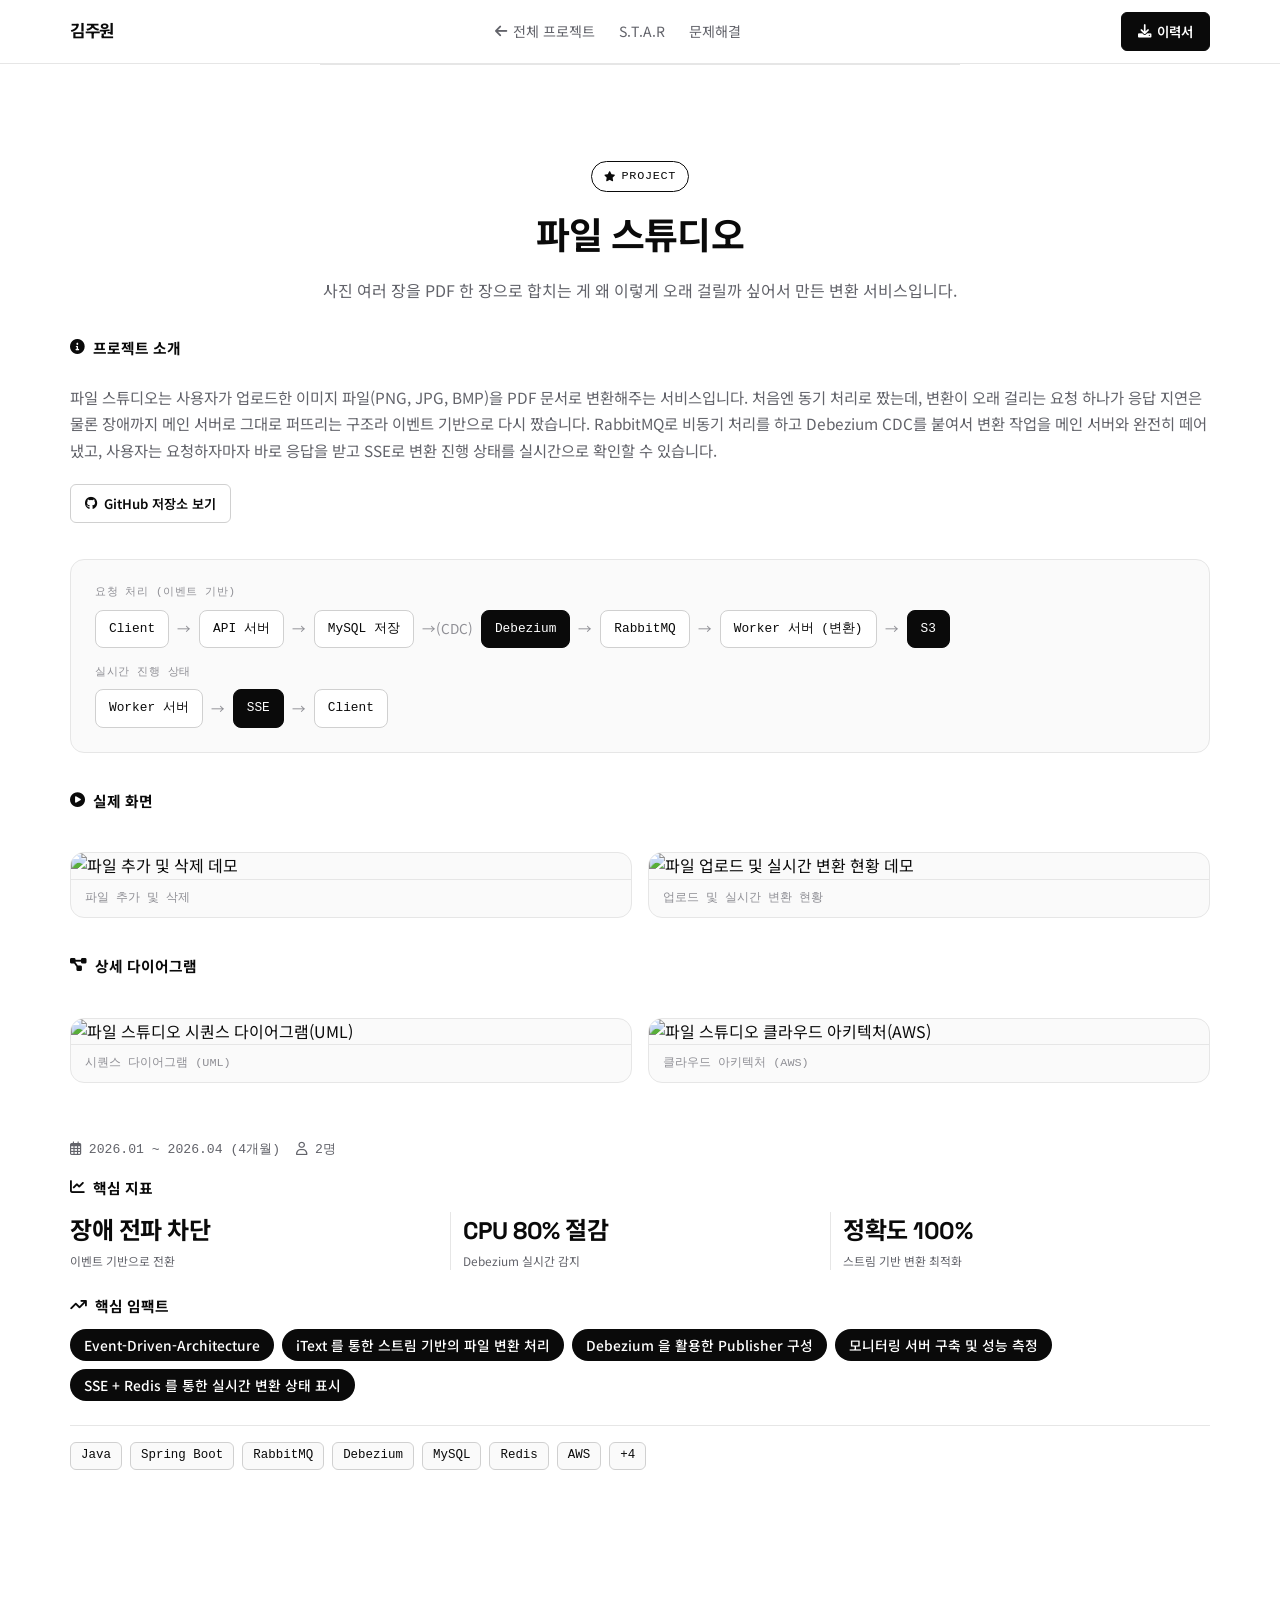
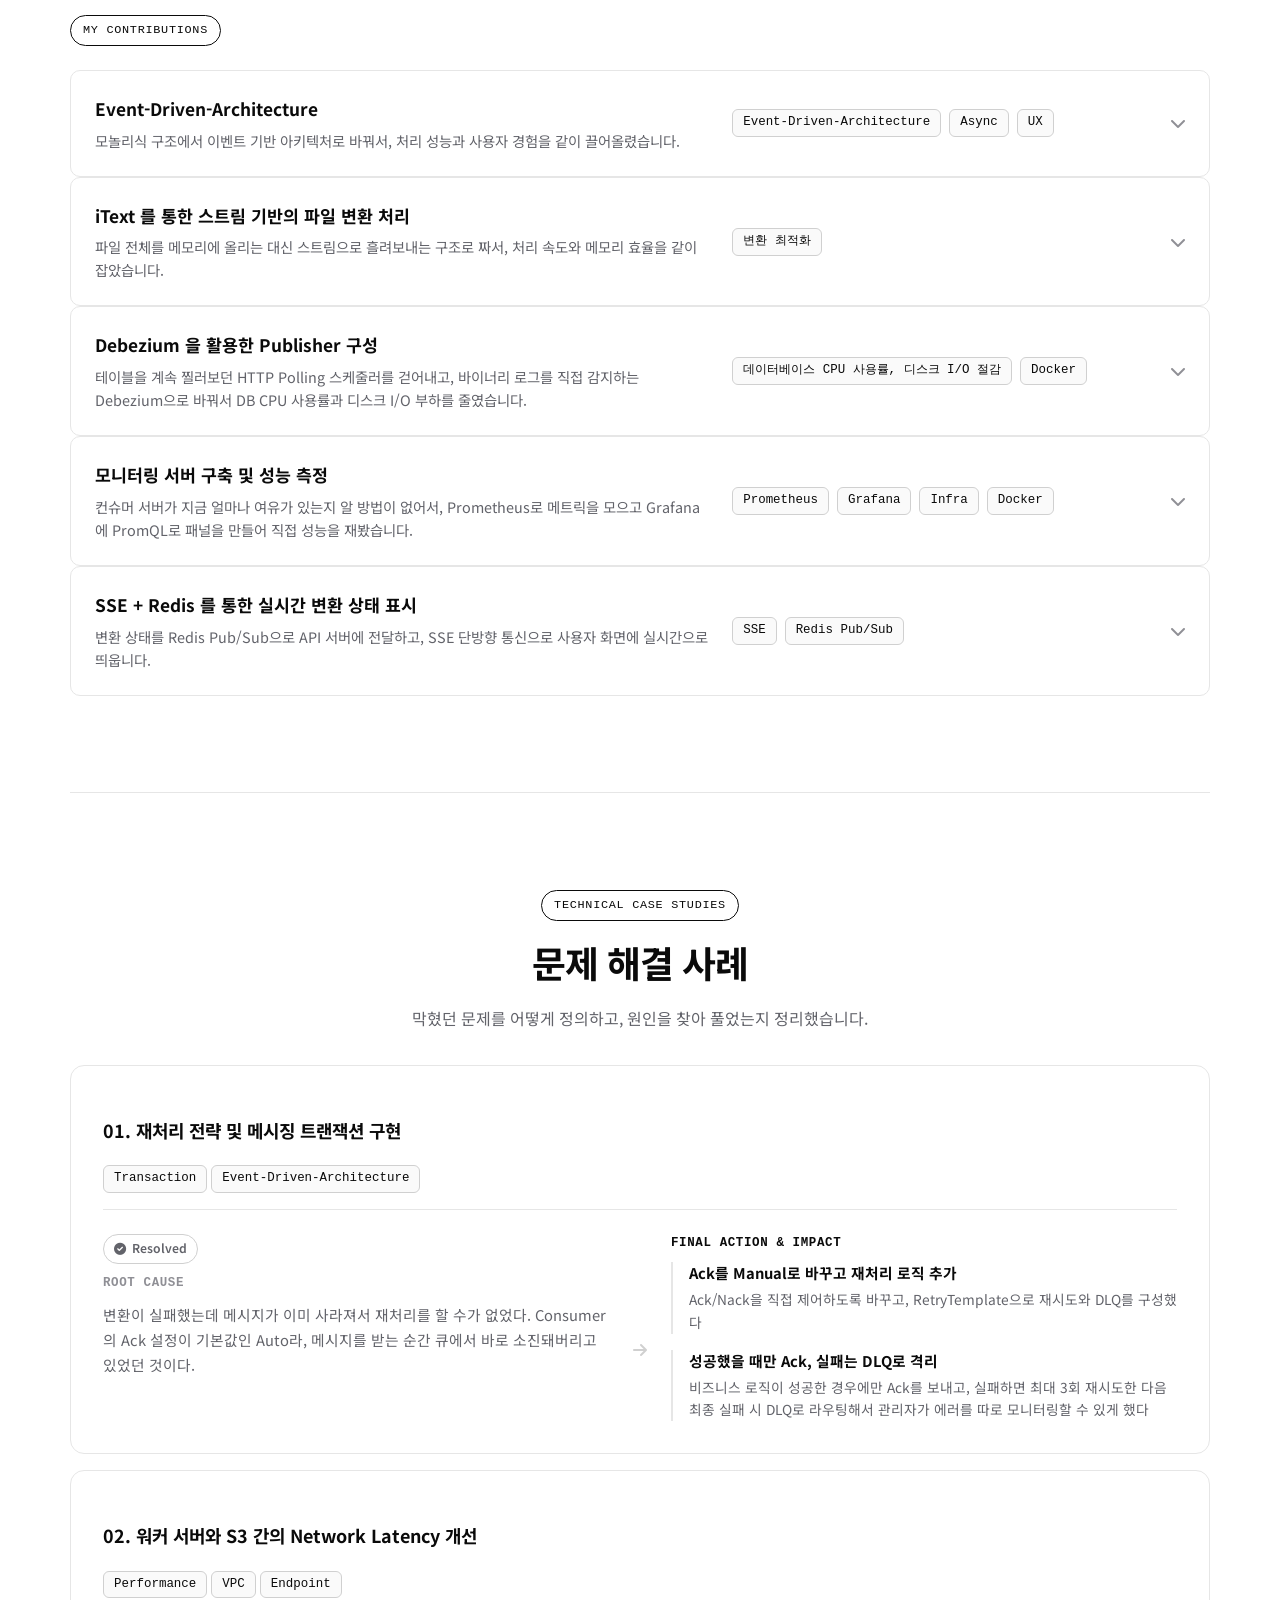
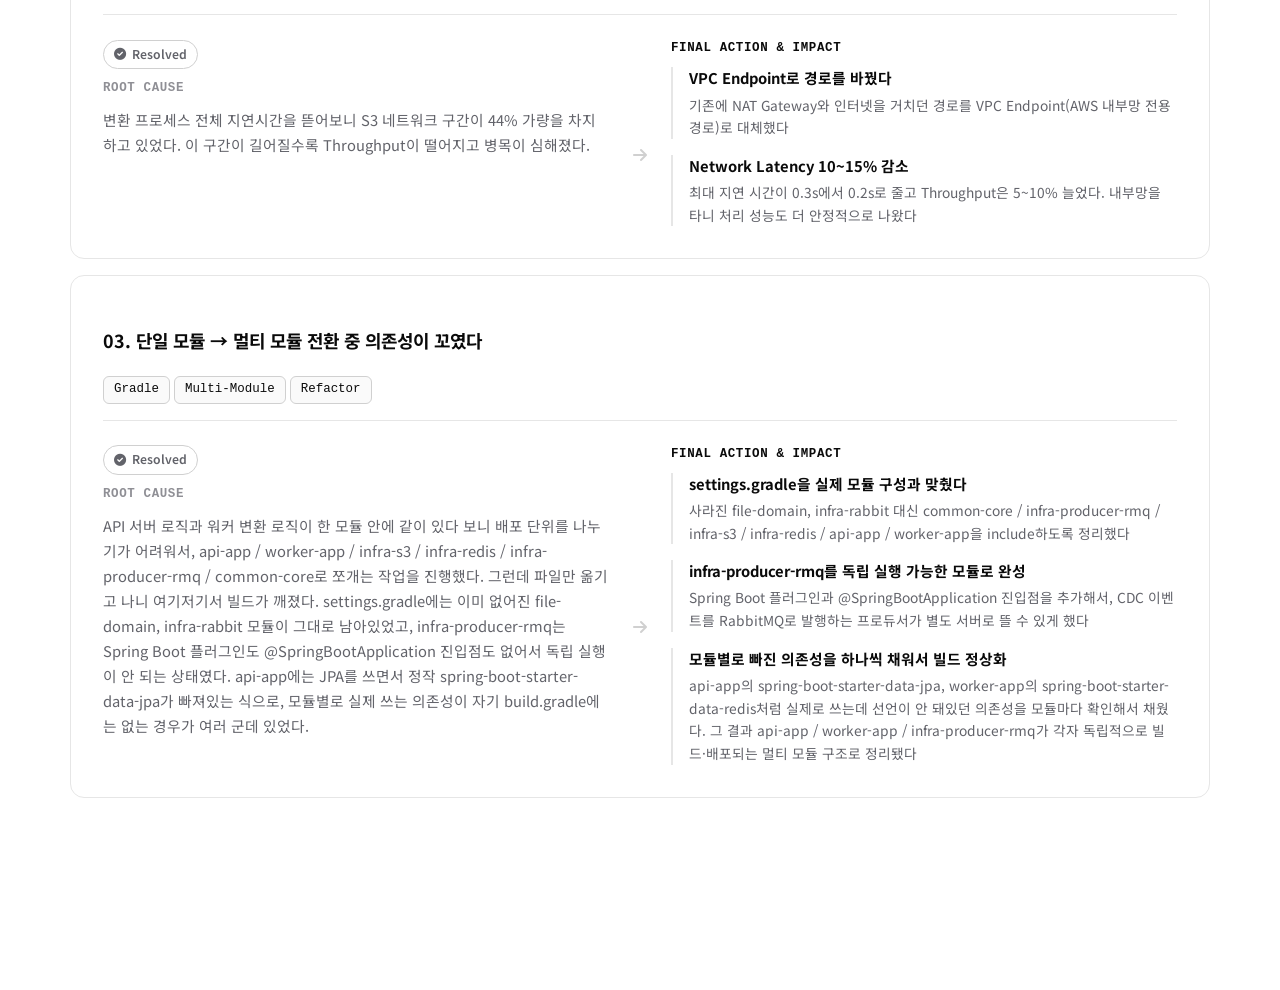
==== commit 43923053: "feat : 프로젝트 상세페이지에 아키텍처 다이어그램 및 실제 화면 데모 추가 Co-Authored-By: Claude Sonnet 5 <noreply@anthropic.com> " ====
--- a/src/main/resources/static/project-file-studio.html
+++ b/src/main/resources/static/project-file-studio.html
@@ -9,7 +9,7 @@
     <link rel="preconnect" href="https://fonts.gstatic.com" crossorigin>
     <link href="https://fonts.googleapis.com/css2?family=Space+Grotesk:wght@400;500;700&family=Noto+Sans+KR:wght@400;500;700&display=swap" rel="stylesheet">
     <link rel="stylesheet" href="https://cdnjs.cloudflare.com/ajax/libs/font-awesome/6.0.0/css/all.min.css">
-    <link rel="stylesheet" href="css/main.css?v=20260726-11">
+    <link rel="stylesheet" href="css/main.css?v=20260807-2">
 </head>
 <body class="portfolio-body">
 
@@ -44,6 +44,65 @@
                 </div>
                 <p>파일 스튜디오는 사용자가 업로드한 이미지 파일(PNG, JPG, BMP)을 PDF 문서로 변환해주는 서비스입니다. 처음엔 동기 처리로 짰는데, 변환이 오래 걸리는 요청 하나가 응답 지연은 물론 장애까지 메인 서버로 그대로 퍼뜨리는 구조라 이벤트 기반으로 다시 짰습니다. RabbitMQ로 비동기 처리를 하고 Debezium CDC를 붙여서 변환 작업을 메인 서버와 완전히 떼어냈고, 사용자는 요청하자마자 바로 응답을 받고 SSE로 변환 진행 상태를 실시간으로 확인할 수 있습니다.</p>
                 <a class="showcase-intro-link" href="https://github.com/toy-boyz/File-Conversion" target="_blank" rel="noreferrer"><i class="fab fa-github"></i> GitHub 저장소 보기</a>
+
+                <div class="arch-diagram">
+                    <div>
+                        <div class="arch-row-label">요청 처리 (이벤트 기반)</div>
+                        <div class="arch-row">
+                            <span class="arch-node">Client</span>
+                            <span class="arch-arrow">→</span>
+                            <span class="arch-node">API 서버</span>
+                            <span class="arch-arrow">→</span>
+                            <span class="arch-node">MySQL 저장</span>
+                            <span class="arch-arrow">→(CDC)</span>
+                            <span class="arch-node arch-node--accent">Debezium</span>
+                            <span class="arch-arrow">→</span>
+                            <span class="arch-node">RabbitMQ</span>
+                            <span class="arch-arrow">→</span>
+                            <span class="arch-node">Worker 서버 (변환)</span>
+                            <span class="arch-arrow">→</span>
+                            <span class="arch-node arch-node--accent">S3</span>
+                        </div>
+                    </div>
+                    <div>
+                        <div class="arch-row-label">실시간 진행 상태</div>
+                        <div class="arch-row">
+                            <span class="arch-node">Worker 서버</span>
+                            <span class="arch-arrow">→</span>
+                            <span class="arch-node arch-node--accent">SSE</span>
+                            <span class="arch-arrow">→</span>
+                            <span class="arch-node">Client</span>
+                        </div>
+                    </div>
+                </div>
+
+                <div class="impact-header-title">
+                    <i class="fas fa-play-circle"></i> 실제 화면
+                </div>
+                <div class="proof-media-grid">
+                    <figure class="proof-figure">
+                        <img src="/images/file-studio-demo-add-delete.gif" alt="파일 추가 및 삭제 데모" loading="lazy">
+                        <figcaption>파일 추가 및 삭제</figcaption>
+                    </figure>
+                    <figure class="proof-figure">
+                        <img src="/images/file-studio-demo-upload.gif" alt="파일 업로드 및 실시간 변환 현황 데모" loading="lazy">
+                        <figcaption>업로드 및 실시간 변환 현황</figcaption>
+                    </figure>
+                </div>
+
+                <div class="impact-header-title">
+                    <i class="fas fa-diagram-project"></i> 상세 다이어그램
+                </div>
+                <div class="proof-media-grid">
+                    <figure class="proof-figure">
+                        <img src="/images/file-studio-uml.png" alt="파일 스튜디오 시퀀스 다이어그램(UML)" loading="lazy">
+                        <figcaption>시퀀스 다이어그램 (UML)</figcaption>
+                    </figure>
+                    <figure class="proof-figure">
+                        <img src="/images/file-studio-cloud-arch.png" alt="파일 스튜디오 클라우드 아키텍처(AWS)" loading="lazy">
+                        <figcaption>클라우드 아키텍처 (AWS)</figcaption>
+                    </figure>
+                </div>
             </div>
 
             <div class="showcase-meta">
--- a/src/main/resources/static/css/main.css
+++ b/src/main/resources/static/css/main.css
@@ -49,6 +49,15 @@
 
 html {
     scroll-behavior: smooth;
+}
+
+#particle-canvas {
+    position: fixed;
+    inset: 0;
+    z-index: -1;
+    width: 100%;
+    height: 100%;
+    pointer-events: none;
 }
 
 body {
@@ -583,10 +592,40 @@
     color: var(--muted-2);
 }
 
+.hero-bottom-row {
+    display: flex;
+    align-items: center;
+    justify-content: space-between;
+    gap: var(--space-4);
+    margin-top: auto;
+}
+
 .hero-links {
     display: flex;
     gap: var(--space-2);
-    margin-top: auto;
+}
+
+.hero-visits {
+    display: flex;
+    flex-direction: column;
+    align-items: flex-end;
+    gap: 4px;
+    padding-left: var(--space-4);
+    border-left: 1px solid var(--border);
+    font-family: var(--font-mono);
+    font-size: 0.7rem;
+    letter-spacing: 0.05em;
+    text-transform: uppercase;
+    color: var(--muted-2);
+    white-space: nowrap;
+}
+
+.hero-visits strong {
+    margin-left: 5px;
+    color: var(--ink);
+    font-weight: 700;
+    letter-spacing: normal;
+    text-transform: none;
 }
 
 .hero-link {
@@ -614,6 +653,166 @@
 
     .hero-card {
         margin-top: var(--space-2);
+    }
+}
+
+@media (max-width: 420px) {
+    .hero-bottom-row {
+        flex-wrap: wrap;
+        row-gap: var(--space-3);
+    }
+
+    .hero-visits {
+        align-items: flex-start;
+        width: 100%;
+    }
+}
+
+/* ==========================================================================
+   2-1. 경력 카드
+   ========================================================================== */
+.career-card {
+    padding: var(--space-6);
+    border: 1px solid var(--border);
+    border-radius: var(--radius-lg);
+    background: var(--surface-subtle);
+}
+
+.career-card-head {
+    display: flex;
+    align-items: flex-start;
+    justify-content: space-between;
+    flex-wrap: wrap;
+    gap: var(--space-3);
+    padding-bottom: var(--space-4);
+    margin-bottom: var(--space-4);
+    border-bottom: 1px solid var(--border);
+}
+
+.career-card-head h3 {
+    margin: 0 0 4px;
+    font-family: var(--font-display);
+    font-size: 1.15rem;
+    font-weight: 700;
+}
+
+.career-role {
+    font-family: var(--font-mono);
+    font-size: 0.78rem;
+    color: var(--muted-2);
+}
+
+.career-date {
+    display: inline-flex;
+    align-items: center;
+    gap: 6px;
+    font-family: var(--font-mono);
+    font-size: 0.78rem;
+    color: var(--muted);
+    white-space: nowrap;
+}
+
+.career-list {
+    display: flex;
+    flex-direction: column;
+    gap: 10px;
+    margin: 0 0 var(--space-5);
+    padding: 0;
+    list-style: none;
+}
+
+.career-list li {
+    padding-left: var(--space-4);
+    border-left: 2px solid var(--border);
+    line-height: 1.6;
+    color: var(--ink);
+}
+
+/* ==========================================================================
+   2-2. 아키텍처 다이어그램
+   ========================================================================== */
+.arch-diagram {
+    display: flex;
+    flex-direction: column;
+    gap: var(--space-4);
+    margin: var(--space-5) 0;
+    padding: var(--space-5);
+    border: 1px solid var(--border);
+    border-radius: var(--radius-lg);
+    background: var(--surface-subtle);
+}
+
+.arch-row-label {
+    font-family: var(--font-mono);
+    font-size: 0.68rem;
+    letter-spacing: 0.06em;
+    text-transform: uppercase;
+    color: var(--muted-2);
+    margin-bottom: 8px;
+}
+
+.arch-row {
+    display: flex;
+    align-items: center;
+    flex-wrap: wrap;
+    gap: 8px;
+}
+
+.arch-node {
+    font-family: var(--font-mono);
+    font-size: 0.8rem;
+    padding: 8px 13px;
+    border: 1px solid var(--border-strong);
+    border-radius: 8px;
+    background: var(--paper);
+    color: var(--ink);
+    white-space: nowrap;
+}
+
+.arch-node--accent {
+    background: var(--ink);
+    color: var(--paper);
+    border-color: var(--ink);
+}
+
+.arch-arrow {
+    flex-shrink: 0;
+    color: var(--muted-2);
+    font-size: 0.85rem;
+}
+
+.proof-media-grid {
+    display: grid;
+    grid-template-columns: 1fr 1fr;
+    gap: var(--space-4);
+    margin: var(--space-4) 0 var(--space-5);
+}
+
+.proof-figure {
+    margin: 0;
+    border: 1px solid var(--border);
+    border-radius: var(--radius-lg);
+    overflow: hidden;
+    background: var(--surface-subtle);
+}
+
+.proof-figure img {
+    display: block;
+    width: 100%;
+    height: auto;
+}
+
+.proof-figure figcaption {
+    padding: 9px 14px;
+    font-family: var(--font-mono);
+    font-size: 0.74rem;
+    color: var(--muted-2);
+    border-top: 1px solid var(--border);
+}
+
+@media (max-width: 780px) {
+    .proof-media-grid {
+        grid-template-columns: 1fr;
     }
 }
 
@@ -790,7 +989,7 @@
 .project-card-scrim {
     position: absolute;
     inset: 0;
-    background: linear-gradient(to top, rgba(10, 10, 10, 0.97) 0%, rgba(10, 10, 10, 0.94) 55%, rgba(10, 10, 10, 0.6) 80%, rgba(10, 10, 10, 0.18) 100%);
+    background: linear-gradient(to top, rgba(10, 10, 10, 0.9) 0%, rgba(10, 10, 10, 0.6) 32%, rgba(10, 10, 10, 0.22) 62%, rgba(10, 10, 10, 0) 100%);
     pointer-events: none;
 }
 
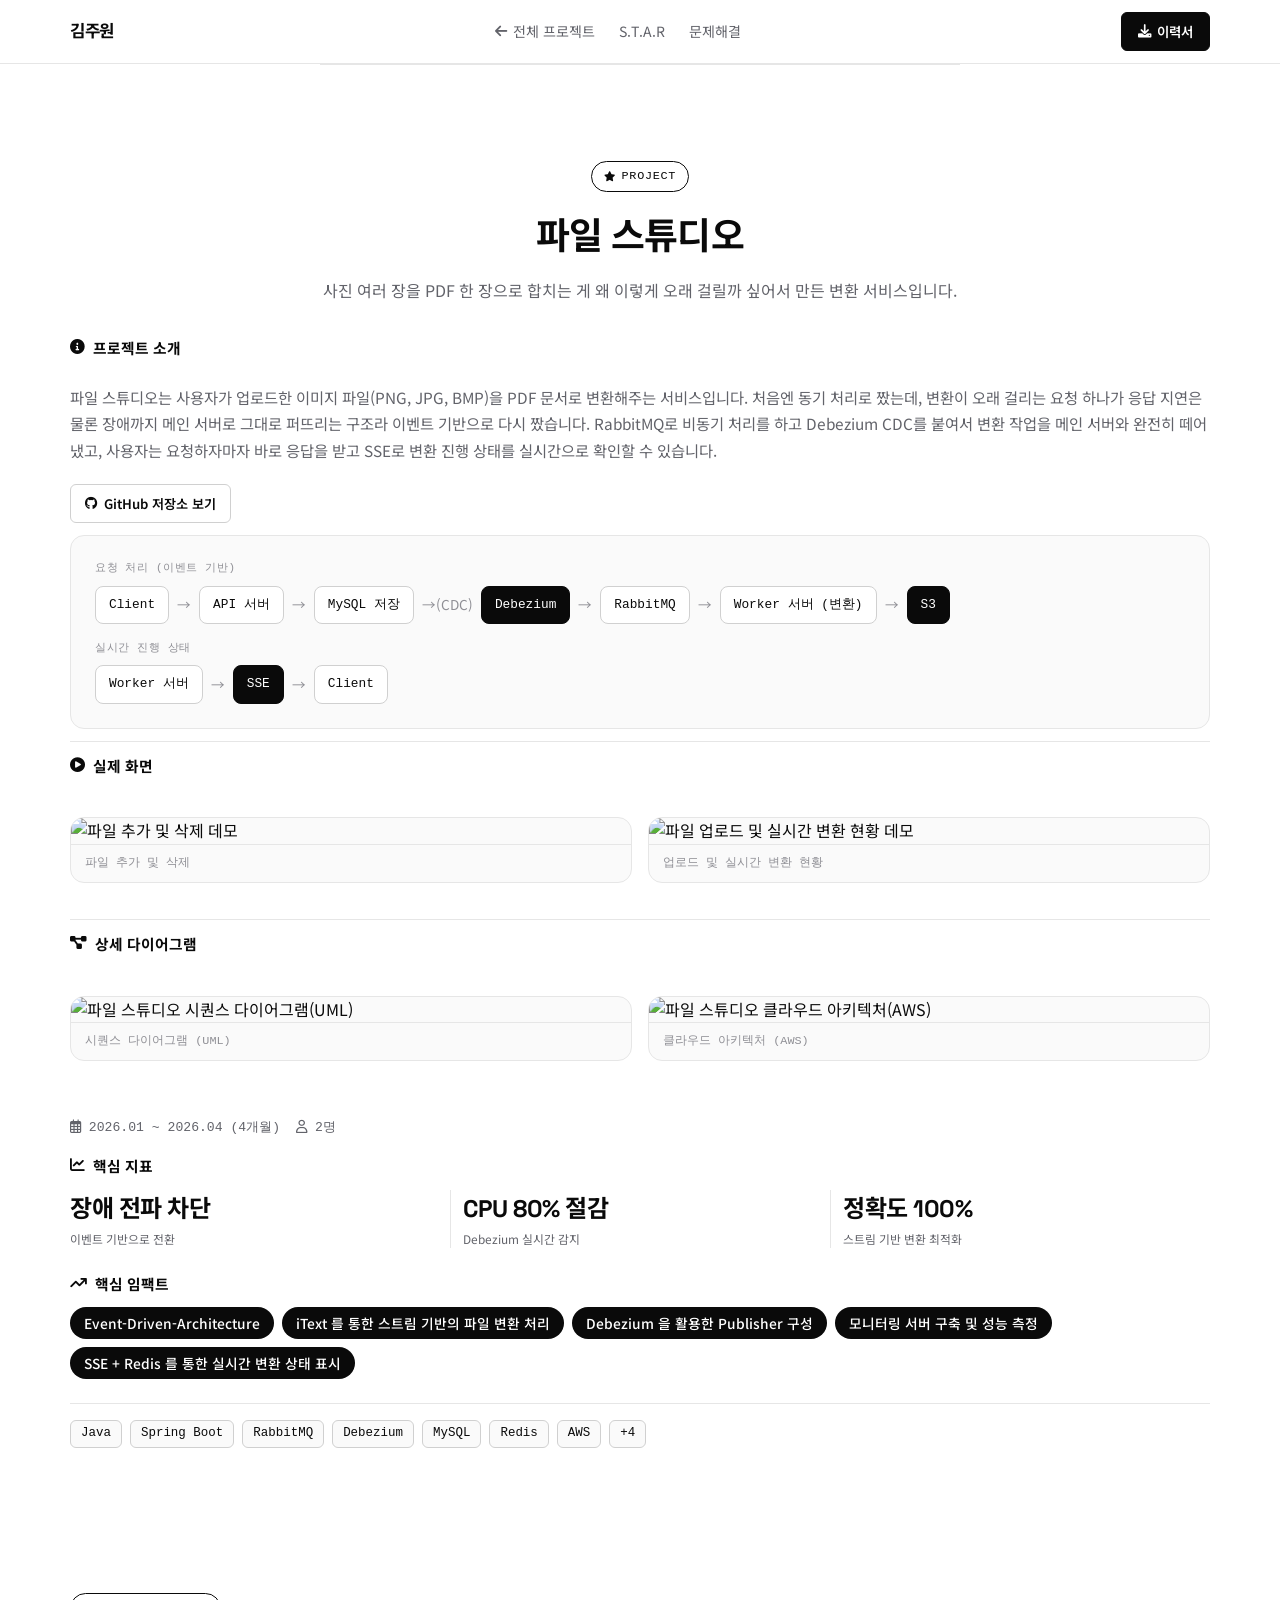
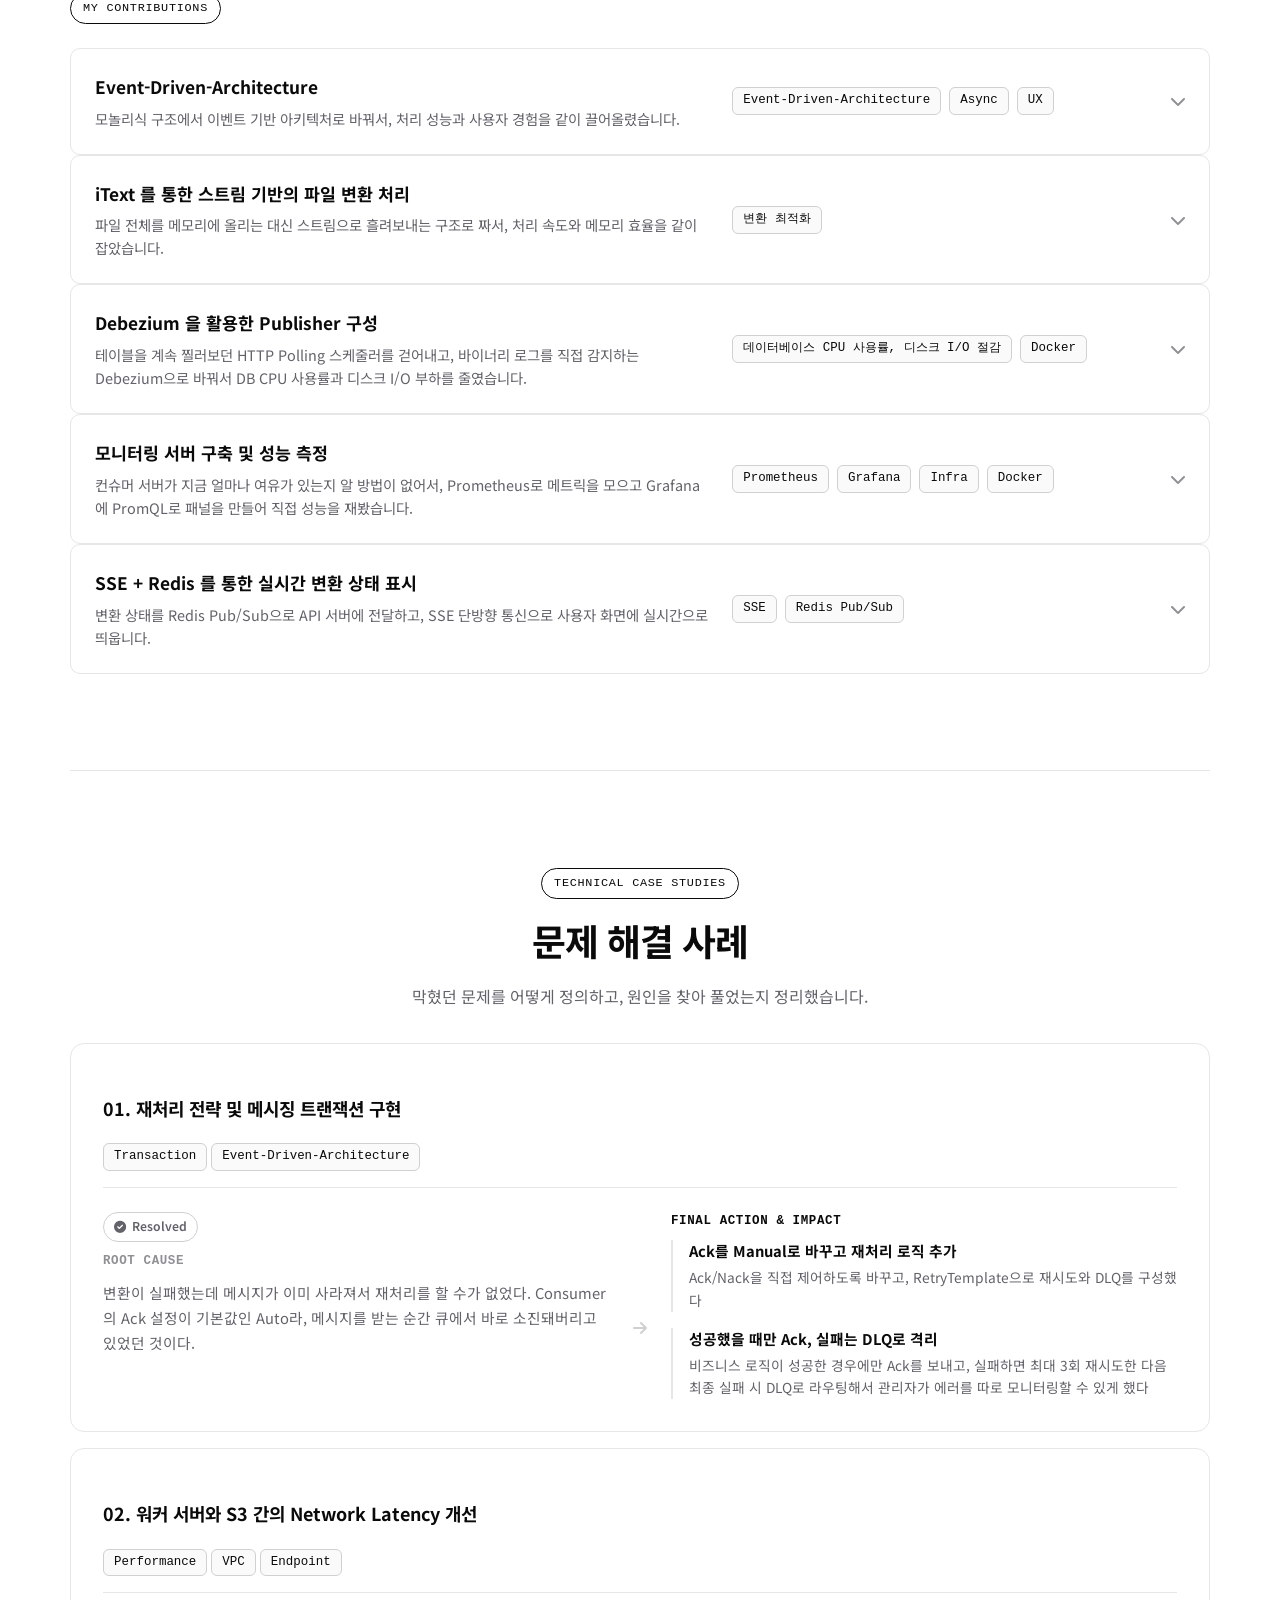
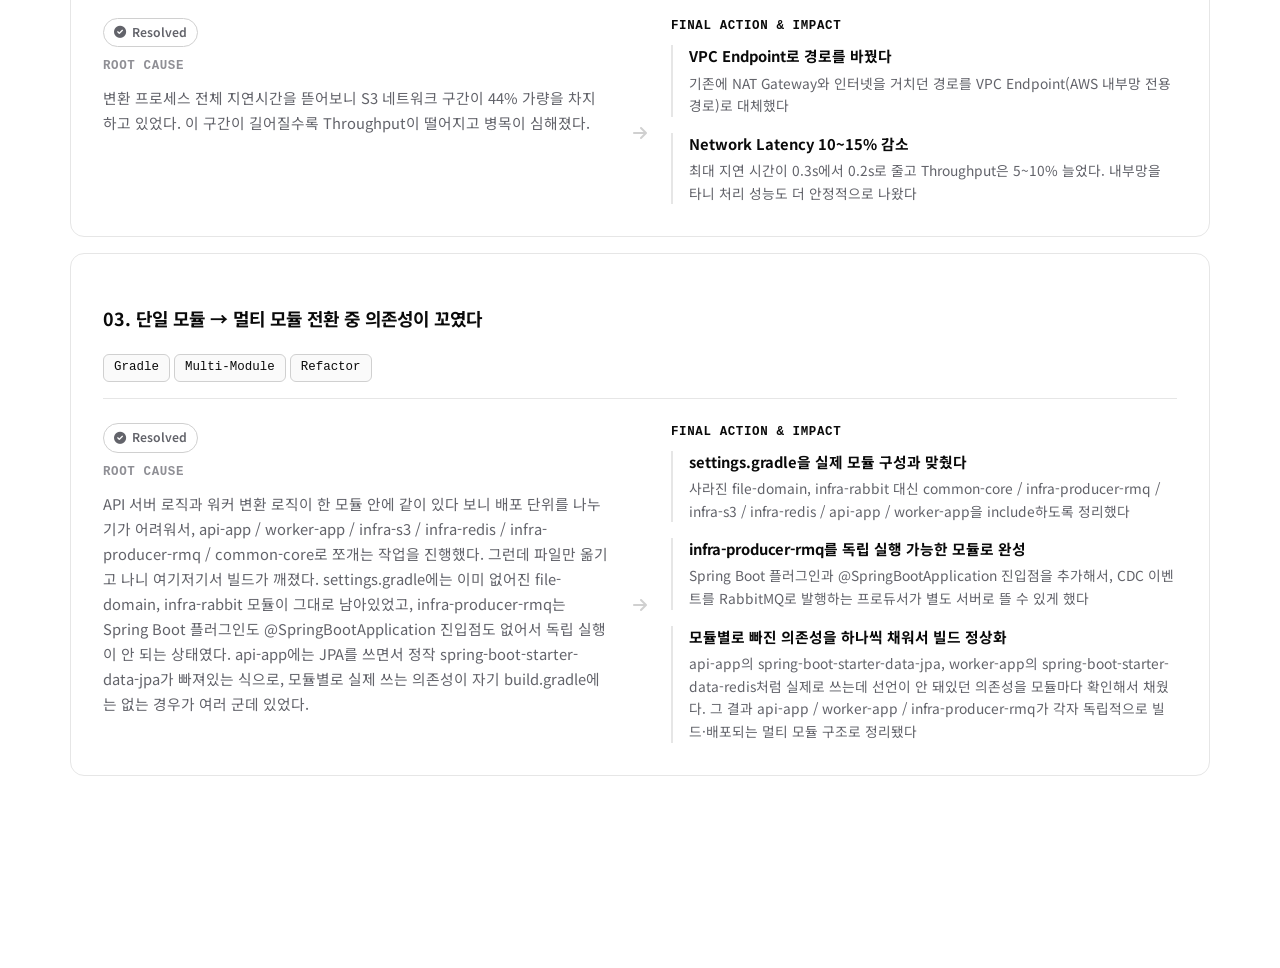
==== commit 7388992c: "feat : AI 갓생비서 상세페이지에 백엔드 아키텍처 다이어그램 추가, 소제목 구분선(intro-divider) 도입 - 요청 인증/처리/SSE 실시간 갱신 행을 arch-dia" ====
--- a/src/main/resources/static/project-file-studio.html
+++ b/src/main/resources/static/project-file-studio.html
@@ -9,7 +9,7 @@
     <link rel="preconnect" href="https://fonts.gstatic.com" crossorigin>
     <link href="https://fonts.googleapis.com/css2?family=Space+Grotesk:wght@400;500;700&family=Noto+Sans+KR:wght@400;500;700&display=swap" rel="stylesheet">
     <link rel="stylesheet" href="https://cdnjs.cloudflare.com/ajax/libs/font-awesome/6.0.0/css/all.min.css">
-    <link rel="stylesheet" href="css/main.css?v=20260807-2">
+    <link rel="stylesheet" href="css/main.css?v=20260810-1">
 </head>
 <body class="portfolio-body">
 
@@ -76,6 +76,8 @@
                     </div>
                 </div>
 
+                <hr class="intro-divider">
+
                 <div class="impact-header-title">
                     <i class="fas fa-play-circle"></i> 실제 화면
                 </div>
@@ -89,6 +91,8 @@
                         <figcaption>업로드 및 실시간 변환 현황</figcaption>
                     </figure>
                 </div>
+
+                <hr class="intro-divider">
 
                 <div class="impact-header-title">
                     <i class="fas fa-diagram-project"></i> 상세 다이어그램
--- a/src/main/resources/static/css/main.css
+++ b/src/main/resources/static/css/main.css
@@ -605,29 +605,6 @@
     gap: var(--space-2);
 }
 
-.hero-visits {
-    display: flex;
-    flex-direction: column;
-    align-items: flex-end;
-    gap: 4px;
-    padding-left: var(--space-4);
-    border-left: 1px solid var(--border);
-    font-family: var(--font-mono);
-    font-size: 0.7rem;
-    letter-spacing: 0.05em;
-    text-transform: uppercase;
-    color: var(--muted-2);
-    white-space: nowrap;
-}
-
-.hero-visits strong {
-    margin-left: 5px;
-    color: var(--ink);
-    font-weight: 700;
-    letter-spacing: normal;
-    text-transform: none;
-}
-
 .hero-link {
     display: inline-flex;
     align-items: center;
@@ -660,11 +637,6 @@
     .hero-bottom-row {
         flex-wrap: wrap;
         row-gap: var(--space-3);
-    }
-
-    .hero-visits {
-        align-items: flex-start;
-        width: 100%;
     }
 }
 
@@ -735,7 +707,7 @@
     display: flex;
     flex-direction: column;
     gap: var(--space-4);
-    margin: var(--space-5) 0;
+    margin: 0;
     padding: var(--space-5);
     border: 1px solid var(--border);
     border-radius: var(--radius-lg);
@@ -796,7 +768,8 @@
     background: var(--surface-subtle);
 }
 
-.proof-figure img {
+.proof-figure img,
+.proof-figure video {
     display: block;
     width: 100%;
     height: auto;
@@ -810,9 +783,88 @@
     border-top: 1px solid var(--border);
 }
 
+.carousel-placeholder {
+    aspect-ratio: 1280 / 578;
+    display: flex;
+    flex-direction: column;
+    align-items: center;
+    justify-content: center;
+    gap: var(--space-2);
+    background: var(--surface-subtle);
+    color: var(--muted-2);
+}
+
+.carousel-placeholder i {
+    font-size: 1.6rem;
+}
+
+.carousel-placeholder span {
+    font-family: var(--font-mono);
+    font-size: 0.78rem;
+}
+
 @media (max-width: 780px) {
     .proof-media-grid {
         grid-template-columns: 1fr;
+    }
+}
+
+.demo-carousel {
+    display: flex;
+    align-items: center;
+    gap: var(--space-3);
+    max-width: 836px;
+    margin: var(--space-4) auto var(--space-5);
+}
+
+.carousel-viewport {
+    flex: 1;
+    overflow: hidden;
+    border-radius: var(--radius-lg);
+}
+
+.carousel-track {
+    display: flex;
+    align-items: flex-start;
+}
+
+.carousel-slide {
+    flex: 0 0 100%;
+    min-width: 0;
+}
+
+.carousel-btn {
+    flex-shrink: 0;
+    width: 38px;
+    height: 38px;
+    display: flex;
+    align-items: center;
+    justify-content: center;
+    border-radius: 50%;
+    border: 1px solid var(--border-strong);
+    background: var(--paper);
+    color: var(--ink);
+    font-size: 0.85rem;
+    cursor: pointer;
+    transition: border-color 160ms ease, opacity 160ms ease;
+}
+
+.carousel-btn:hover:not(:disabled) {
+    border-color: var(--ink);
+}
+
+.carousel-btn:disabled {
+    opacity: 0.3;
+    cursor: not-allowed;
+}
+
+@media (max-width: 560px) {
+    .demo-carousel {
+        gap: var(--space-2);
+    }
+    .carousel-btn {
+        width: 32px;
+        height: 32px;
     }
 }
 
@@ -894,6 +946,14 @@
 
 .impact-header-title i {
     color: var(--ink);
+}
+
+/* showcase-intro 안에서 소제목 블록(프로젝트 소개 / 백엔드 아키텍처 / 실제 화면 등)을
+   나누는 가벼운 구분선. 부모의 flex gap이 이미 위아래 여백을 주므로 margin은 두지 않는다 */
+.intro-divider {
+    border: none;
+    border-top: 1px solid var(--border);
+    margin: 0;
 }
 
 .impact-list {
